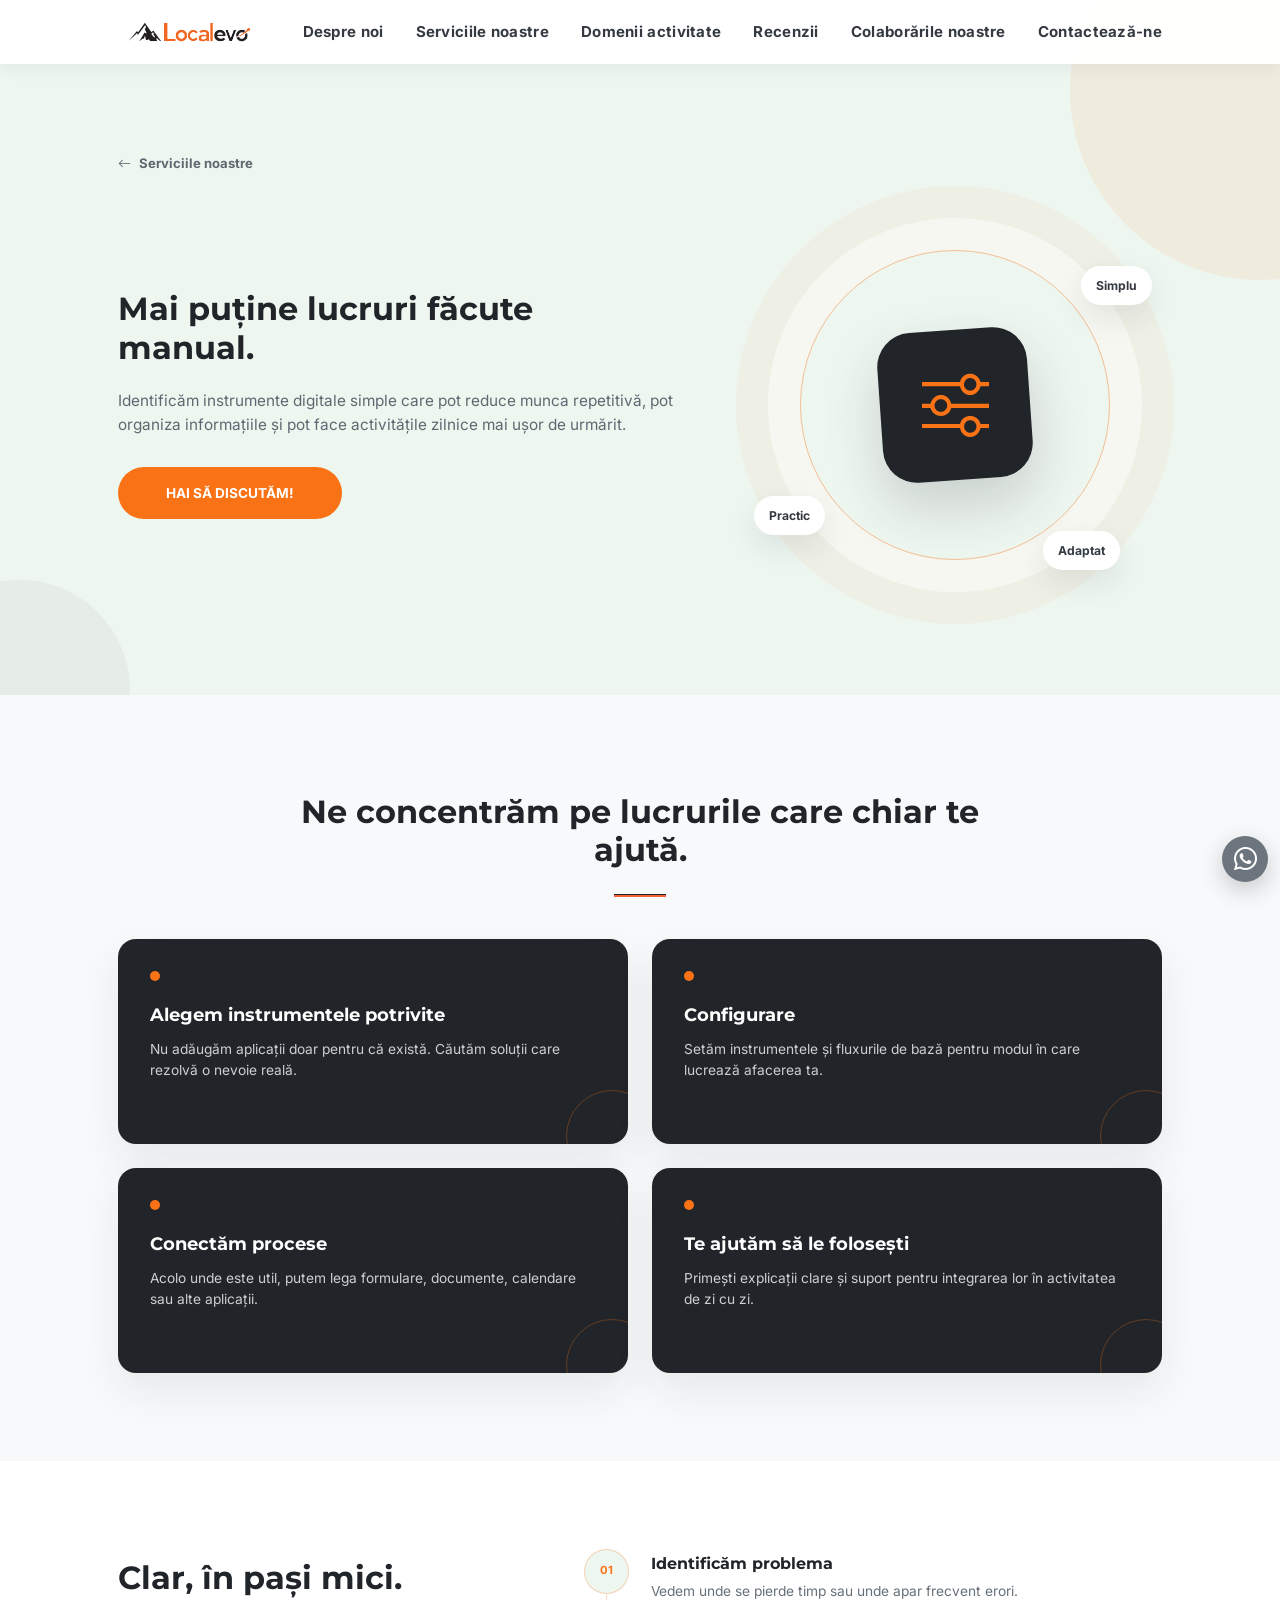
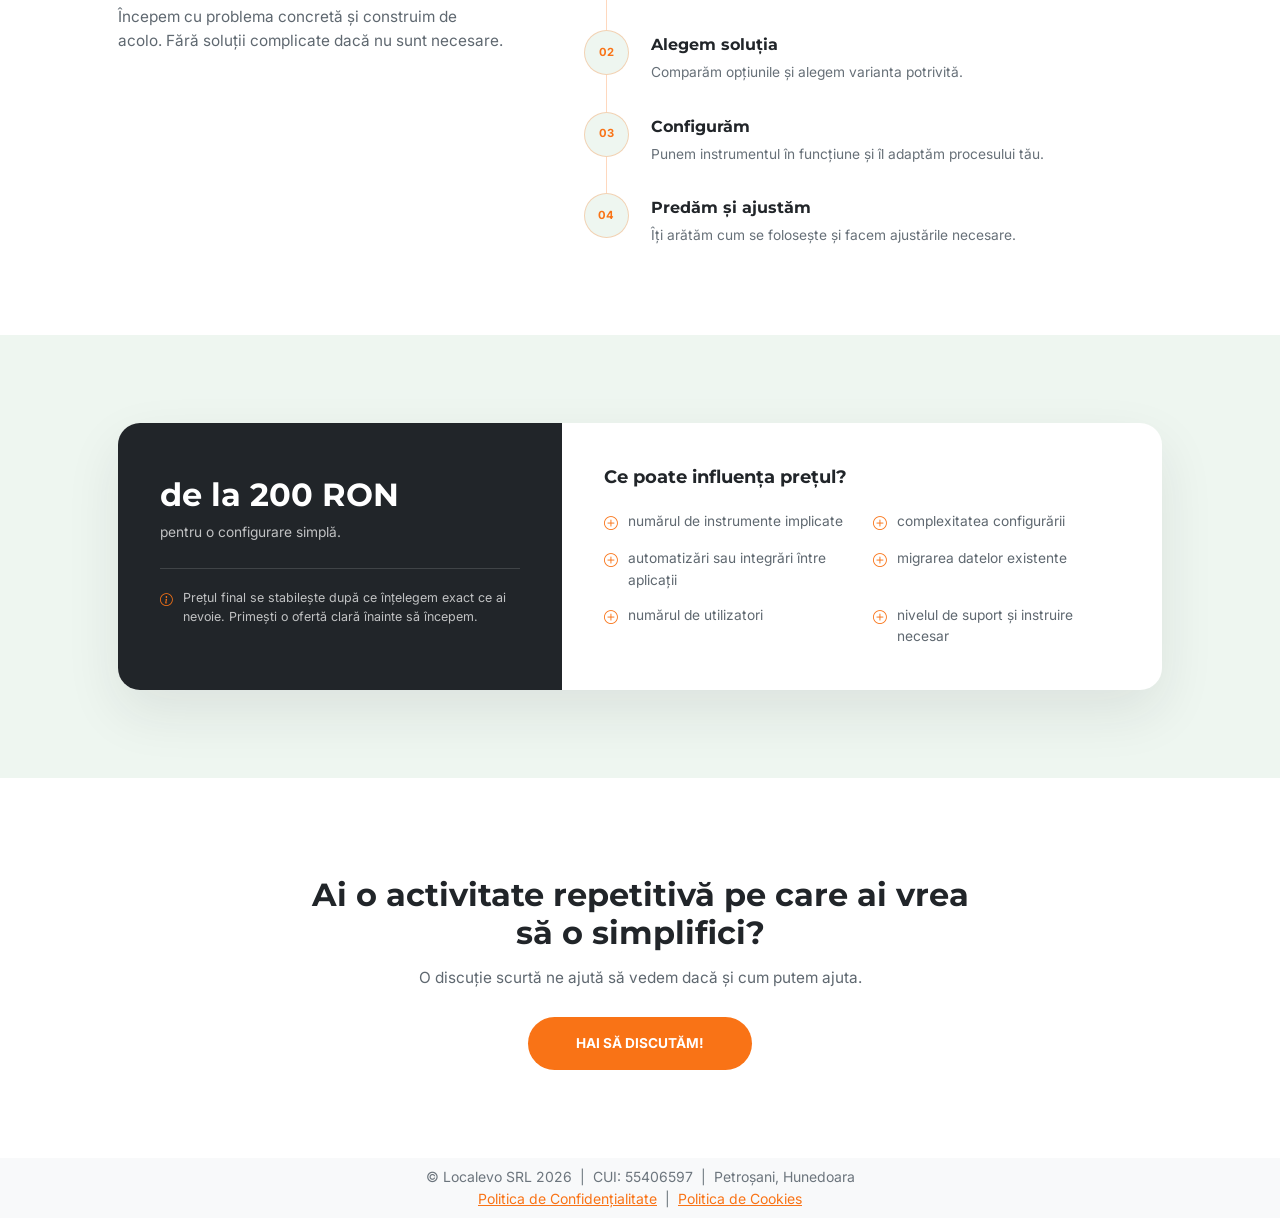
==== instrumente-digitale.html @ 1b005103 "modificari" ====
<!DOCTYPE html>
<html lang="ro">
<head>
        <meta charset="utf-8" />
    <meta name="viewport" content="width=device-width, initial-scale=1, shrink-to-fit=no" />
    <link rel="icon" type="image/svg+xml" href="assets/favicon.webp" />
    <link href="https://cdn.jsdelivr.net/npm/bootstrap-icons@1.5.0/font/bootstrap-icons.css" rel="stylesheet" />
    <link href="https://fonts.googleapis.com/css2?family=Inter:wght@400&family=Montserrat:wght@700&display=swap" rel="stylesheet" />
    <link href="css/styles.css?v=20260822-layout-final" rel="stylesheet" />
    <link href="css/service-pages.css?v=20260909" rel="stylesheet" />
    <meta name="description" content="Identificăm și configurăm instrumente digitale care reduc munca repetitivă, organizează informațiile și simplifică activitatea zilnică." />
    <title>Instrumente Digitale pentru Afaceri Mici | Localevo</title>

    <!-- SEO LOCALEVO START -->
    <link rel="canonical" href="https://localevo.ro/instrumente-digitale.html" />

    <meta property="og:locale" content="ro_RO" />
    <meta property="og:type" content="website" />
    <meta property="og:site_name" content="Localevo" />
    <meta property="og:title" content="Instrumente digitale simple pentru afacerea ta | Localevo" />
    <meta property="og:description" content="Alegem și configurăm soluții digitale practice pentru a simplifica activitățile repetitive." />
    <meta property="og:url" content="https://localevo.ro/instrumente-digitale.html" />
    <meta property="og:image" content="https://localevo.ro/assets/img/og-localevo.webp" />

    <meta name="twitter:card" content="summary_large_image" />
    <meta name="twitter:title" content="Instrumente digitale simple pentru afacerea ta | Localevo" />
    <meta name="twitter:description" content="Alegem și configurăm soluții digitale practice pentru a simplifica activitățile repetitive." />
    <meta name="twitter:image" content="https://localevo.ro/assets/img/og-localevo.webp" />

    <script type="application/ld+json">
{
  "@context": "https://schema.org",
  "@type": "Service",
  "name": "Implementare instrumente digitale",
  "description": "Identificăm și configurăm instrumente digitale care reduc munca repetitivă, organizează informațiile și simplifică activitatea zilnică.",
  "url": "https://localevo.ro/instrumente-digitale.html",
  "provider": {
    "@type": "LocalBusiness",
    "name": "Localevo",
    "url": "https://localevo.ro/",
    "address": {
      "@type": "PostalAddress",
      "addressLocality": "Petroșani",
      "addressRegion": "Hunedoara",
      "addressCountry": "RO"
    }
  },
  "areaServed": {
    "@type": "Country",
    "name": "Romania"
  }
}
    </script>
    <!-- SEO LOCALEVO END -->

</head>
<body id="page-top" class="service-page">
    <nav class="navbar navbar-expand-lg navbar-light fixed-top" id="mainNav">
        <div class="container px-4 px-lg-5">
            <a class="navbar-brand" href="index.html">
                <img src="assets/img/logo.svg" alt="Logo Localevo" class="navbar-logo" />
            </a>
            <button class="navbar-toggler navbar-toggler-right" type="button" data-bs-toggle="collapse"
                data-bs-target="#navbarResponsive" aria-controls="navbarResponsive" aria-expanded="false"
                aria-label="Toggle navigation"><span class="navbar-toggler-icon"></span></button>
            <div class="collapse navbar-collapse" id="navbarResponsive">
                <ul class="navbar-nav ms-auto my-2 my-lg-0">
                    <li class="nav-item"><a class="nav-link" href="index.html#desprenoi">Despre noi</a></li>
                    <li class="nav-item"><a class="nav-link" href="index.html#serviciilenoastre">Serviciile noastre</a></li>
                    <li class="nav-item"><a class="nav-link" href="index.html#domeniiactivitate">Domenii activitate</a></li>
                    <li class="nav-item"><a class="nav-link" href="index.html#recenzii">Recenzii</a></li>
                    <li class="nav-item"><a class="nav-link" href="index.html#portfoliulnostru">Colaborările noastre</a></li>
                    <li class="nav-item"><a class="nav-link" href="index.html#contact">Contactează-ne</a></li>
                </ul>
            </div>
        </div>
    </nav>

    <header class="service-hero">
        <div class="service-hero__shape service-hero__shape--one" aria-hidden="true"></div>
        <div class="service-hero__shape service-hero__shape--two" aria-hidden="true"></div>
        <div class="container px-4 px-lg-5 service-hero__inner">
            <a class="service-back-link" href="index.html#serviciilenoastre">
                <i class="bi bi-arrow-left"></i> Serviciile noastre
            </a>
            <div class="service-hero__grid">
                <div>
                    <h1>Mai puține lucruri făcute manual.</h1>
                    <p>Identificăm instrumente digitale simple care pot reduce munca repetitivă, pot organiza informațiile și pot face activitățile zilnice mai ușor de urmărit.</p>
                    <a class="btn btn-primary btn-xl px-5 py-3" href="index.html#contact">Hai să discutăm!</a>
                </div>
                <div class="service-hero-visual" aria-hidden="true">
                    <div class="service-hero-visual__ring"></div>
                    <div class="service-hero-visual__icon"><i class="bi bi-sliders"></i></div>
                    <span class="service-hero-visual__badge badge-one">Simplu</span>
                    <span class="service-hero-visual__badge badge-two">Practic</span>
                    <span class="service-hero-visual__badge badge-three">Adaptat</span>
                </div>
            </div>
        </div>
    </header>

    <main aria-label="Implementare instrumente digitale">
        <section class="service-section service-section--light" aria-labelledby="ce-facem">
            <div class="container px-4 px-lg-5">
                <div class="service-section-heading">
                    <h2 id="ce-facem">Ne concentrăm pe lucrurile care chiar te ajută.</h2>
                    <hr class="divider" />
                </div>
                <div class="service-detail-grid">
                    <div class="service-detail-card">
                <span class="service-detail-card__dot" aria-hidden="true"></span>
                <h3>Alegem instrumentele potrivite</h3>
                <p>Nu adăugăm aplicații doar pentru că există. Căutăm soluții care rezolvă o nevoie reală.</p>
            </div>
<div class="service-detail-card">
                <span class="service-detail-card__dot" aria-hidden="true"></span>
                <h3>Configurare</h3>
                <p>Setăm instrumentele și fluxurile de bază pentru modul în care lucrează afacerea ta.</p>
            </div>
<div class="service-detail-card">
                <span class="service-detail-card__dot" aria-hidden="true"></span>
                <h3>Conectăm procese</h3>
                <p>Acolo unde este util, putem lega formulare, documente, calendare sau alte aplicații.</p>
            </div>
<div class="service-detail-card">
                <span class="service-detail-card__dot" aria-hidden="true"></span>
                <h3>Te ajutăm să le folosești</h3>
                <p>Primești explicații clare și suport pentru integrarea lor în activitatea de zi cu zi.</p>
            </div>
                </div>
            </div>
        </section>

        <section class="service-section service-section--white" aria-labelledby="cum-lucram">
            <div class="container px-4 px-lg-5">
                <div class="service-split">
                    <div class="service-section-heading service-section-heading--left">
                        <h2 id="cum-lucram">Clar, în pași mici.</h2>
                        <p>Începem cu problema concretă și construim de acolo. Fără soluții complicate dacă nu sunt necesare.</p>
                    </div>
                    <div class="service-process-list">
                        <div class="service-process-step">
                <span class="service-process-step__number">01</span>
                <div>
                    <h3>Identificăm problema</h3>
                    <p>Vedem unde se pierde timp sau unde apar frecvent erori.</p>
                </div>
            </div>
<div class="service-process-step">
                <span class="service-process-step__number">02</span>
                <div>
                    <h3>Alegem soluția</h3>
                    <p>Comparăm opțiunile și alegem varianta potrivită.</p>
                </div>
            </div>
<div class="service-process-step">
                <span class="service-process-step__number">03</span>
                <div>
                    <h3>Configurăm</h3>
                    <p>Punem instrumentul în funcțiune și îl adaptăm procesului tău.</p>
                </div>
            </div>
<div class="service-process-step">
                <span class="service-process-step__number">04</span>
                <div>
                    <h3>Predăm și ajustăm</h3>
                    <p>Îți arătăm cum se folosește și facem ajustările necesare.</p>
                </div>
            </div>
                    </div>
                </div>
            </div>
        </section>

        <section class="service-section service-section--price" aria-labelledby="pret-serviciu">
            <div class="container px-4 px-lg-5">
                <div class="service-price-card">
                    <div class="service-price-card__main">
                        <h2 id="pret-serviciu">de la 200 RON</h2>
                        <p>pentru o configurare simplă.</p>
                        <div class="service-price-note">
                            <i class="bi bi-info-circle"></i>
                            <span>Prețul final se stabilește după ce înțelegem exact ce ai nevoie. Primești o ofertă clară înainte să începem.</span>
                        </div>
                    </div>
                    <div class="service-price-card__factors">
                        <h3>Ce poate influența prețul?</h3>
                        <ul>
                            <li><i class="bi bi-plus-circle"></i><span>numărul de instrumente implicate</span></li>
<li><i class="bi bi-plus-circle"></i><span>complexitatea configurării</span></li>
<li><i class="bi bi-plus-circle"></i><span>automatizări sau integrări între aplicații</span></li>
<li><i class="bi bi-plus-circle"></i><span>migrarea datelor existente</span></li>
<li><i class="bi bi-plus-circle"></i><span>numărul de utilizatori</span></li>
<li><i class="bi bi-plus-circle"></i><span>nivelul de suport și instruire necesar</span></li>
                        </ul>
                    </div>
                </div>
            </div>
        </section>

        <section class="service-section service-final-cta" aria-labelledby="cta-serviciu">
            <div class="container px-4 px-lg-5 text-center">
                <h2 id="cta-serviciu">Ai o activitate repetitivă pe care ai vrea să o simplifici?</h2>
                <p>O discuție scurtă ne ajută să vedem dacă și cum putem ajuta.</p>
                <a class="btn btn-primary btn-xl px-5 py-3" href="index.html#contact">Hai să discutăm!</a>
            </div>
        </section>
    </main>

    <footer class="bg-light py-2">
        <div class="container px-4 px-lg-5">
            <div class="small text-center text-muted">
                <div>&copy; Localevo SRL 2026 &nbsp;|&nbsp; CUI: 55406597 &nbsp;|&nbsp; Petroșani, Hunedoara</div>
                <div>
                    <a href="politica-confidentialitate.html">Politica de Confidențialitate</a>
                    &nbsp;|&nbsp;
                    <a href="politica-cookies.html">Politica de Cookies</a>
                </div>
            </div>
        </div>
    </footer>

    <a href="https://wa.me/40764804090" class="whatsapp-float" target="_blank" rel="noopener noreferrer" aria-label="WhatsApp">
        <i class="bi bi-whatsapp"></i><span>Scrie-ne</span>
    </a>

    <script src="https://cdn.jsdelivr.net/npm/bootstrap@5.2.3/dist/js/bootstrap.bundle.min.js"></script>
    <script src="js/scripts.js"></script>
</body>
</html>
---- css/service-pages.css ----
/* =========================================================
   LOCALEVO — PAGINI SERVICII
   Extensie vizuală pentru website.html, social-media.html,
   instrumente-digitale.html și organizare.html
========================================================= */

.service-page {
    background: #fff;
}

.service-page #mainNav {
    background-color: rgba(255, 255, 255, 0.97);
    box-shadow: 0 1px 18px rgba(33, 37, 41, 0.08);
}

.service-page #mainNav .navbar-nav .nav-item .nav-link {
    color: #343a40;
}

.service-page #mainNav .navbar-nav .nav-item .nav-link:hover {
    color: var(--localevo-primary);
}

.service-hero {
    position: relative;
    overflow: hidden;
    padding: 150px 0 95px;
    background: #EEF6F0;
}

.service-hero__inner {
    position: relative;
    z-index: 2;
}

.service-back-link {
    display: inline-flex;
    align-items: center;
    gap: 8px;
    margin-bottom: 36px;
    color: #5f6870;
    text-decoration: none;
    font-family: var(--localevo-font-heading);
    font-size: 0.82rem;
    font-weight: 700;
}

.service-back-link:hover {
    color: var(--localevo-primary);
}

.service-hero__grid {
    display: grid;
    grid-template-columns: minmax(0, 1.15fr) minmax(340px, 0.85fr);
    align-items: center;
    gap: 72px;
}

.service-eyebrow,
.service-section-kicker {
    display: inline-flex;
    align-items: center;
    gap: 8px;
    color: var(--localevo-primary);
    font-family: var(--localevo-font-heading);
    font-size: 0.78rem;
    font-weight: 700;
    letter-spacing: 0.07em;
    text-transform: uppercase;
}

.service-eyebrow {
    margin-bottom: 18px;
}

.service-eyebrow i {
    font-size: 1rem;
}

.service-hero h1 {
    max-width: 720px;
    margin-bottom: 22px;
    color: var(--localevo-dark);
    font-family: var(--localevo-font-heading);
    font-size: clamp(2.45rem, 5vw, 4.65rem);
    font-weight: 700;
    line-height: 1.03;
    letter-spacing: -0.035em;
}

.service-hero p {
    max-width: 640px;
    margin-bottom: 30px;
    color: #5f6870;
    font-family: var(--localevo-font-body);
    font-size: 1rem;
    line-height: 1.7;
}

.service-hero-visual {
    position: relative;
    min-height: 390px;
    display: grid;
    place-items: center;
}

.service-hero-visual__ring {
    width: 310px;
    height: 310px;
    border: 1px solid rgba(249, 115, 22, 0.42);
    border-radius: 50%;
    box-shadow:
        0 0 0 32px rgba(255,255,255,.45),
        0 0 0 64px rgba(249,115,22,.05);
}

.service-hero-visual__icon {
    position: absolute;
    width: 150px;
    height: 150px;
    border-radius: 34px;
    display: grid;
    place-items: center;
    background: var(--localevo-dark);
    box-shadow: 0 25px 55px rgba(33,37,41,.18);
    transform: rotate(-4deg);
}

.service-hero-visual__icon i {
    color: var(--localevo-primary);
    font-size: 4.2rem;
    transform: rotate(4deg);
}

.service-hero-visual__badge {
    position: absolute;
    padding: 10px 15px;
    border-radius: 999px;
    background: #fff;
    box-shadow: 0 12px 30px rgba(33,37,41,.09);
    color: #343a40;
    font-family: var(--localevo-font-heading);
    font-size: .76rem;
    font-weight: 700;
}

.badge-one { top: 56px; right: 10px; }
.badge-two { bottom: 65px; left: 5px; }
.badge-three { bottom: 30px; right: 42px; }

.service-hero__shape {
    position: absolute;
    border-radius: 50%;
    pointer-events: none;
}

.service-hero__shape--one {
    width: 380px;
    height: 380px;
    right: -170px;
    top: -100px;
    background: rgba(249,115,22,.08);
}

.service-hero__shape--two {
    width: 220px;
    height: 220px;
    left: -90px;
    bottom: -105px;
    background: rgba(33,37,41,.04);
}

.service-section {
    padding: 88px 0;
}

.service-section--light {
    background: #F8F9FA;
}

.service-section--white {
    background: #fff;
}

.service-section-heading {
    max-width: 690px;
    margin: 0 auto 42px;
    text-align: center;
}

.service-section-heading--left {
    margin: 0;
    text-align: left;
}

.service-section-heading h2,
.service-final-cta h2 {
    margin-top: 10px;
    color: var(--localevo-dark);
    font-family: var(--localevo-font-heading);
    font-size: clamp(1.8rem, 3vw, 2.65rem);
    font-weight: 700;
    line-height: 1.12;
}

.service-section-heading p,
.service-final-cta p {
    color: #5f6870;
    font-family: var(--localevo-font-body);
    font-size: .94rem;
    line-height: 1.65;
}

.service-detail-grid {
    display: grid;
    grid-template-columns: repeat(2, minmax(0, 1fr));
    gap: 24px;
}

.service-detail-card {
    position: relative;
    min-height: 205px;
    padding: 32px;
    border-radius: 18px;
    overflow: hidden;
    background: var(--localevo-dark);
    box-shadow: 0 18px 40px rgba(33,37,41,.08);
}

.service-detail-card::after {
    content: "";
    position: absolute;
    width: 92px;
    height: 92px;
    right: -30px;
    bottom: -38px;
    border-radius: 50%;
    border: 1px solid rgba(249,115,22,.3);
}

.service-detail-card__dot {
    display: block;
    width: 10px;
    height: 10px;
    margin-bottom: 22px;
    border-radius: 50%;
    background: var(--localevo-primary);
}

.service-detail-card h3 {
    margin-bottom: 12px;
    color: #fff;
    font-family: var(--localevo-font-heading);
    font-size: 1.05rem;
    font-weight: 700;
}

.service-detail-card p {
    margin: 0;
    color: rgba(255,255,255,.78);
    font-family: var(--localevo-font-body);
    font-size: .88rem;
    line-height: 1.55;
}

.service-split {
    display: grid;
    grid-template-columns: .8fr 1.2fr;
    gap: 80px;
    align-items: start;
}

.service-process-list {
    position: relative;
}

.service-process-list::before {
    content: "";
    position: absolute;
    left: 22px;
    top: 22px;
    bottom: 22px;
    width: 1px;
    background: rgba(249,115,22,.28);
}

.service-process-step {
    position: relative;
    display: grid;
    grid-template-columns: 45px 1fr;
    gap: 22px;
    padding: 0 0 28px;
}

.service-process-step:last-child {
    padding-bottom: 0;
}

.service-process-step__number {
    position: relative;
    z-index: 2;
    width: 45px;
    height: 45px;
    border-radius: 50%;
    display: grid;
    place-items: center;
    background: #EEF6F0;
    border: 1px solid rgba(249,115,22,.28);
    color: var(--localevo-primary);
    font-family: var(--localevo-font-heading);
    font-size: .7rem;
    font-weight: 700;
}

.service-process-step h3 {
    margin: 4px 0 7px;
    color: var(--localevo-dark);
    font-family: var(--localevo-font-heading);
    font-size: .96rem;
    font-weight: 700;
}

.service-process-step p {
    margin: 0;
    color: #677078;
    font-family: var(--localevo-font-body);
    font-size: .86rem;
    line-height: 1.5;
}

.service-section--price {
    background: #EEF6F0;
}

.service-price-card {
    display: grid;
    grid-template-columns: .85fr 1.15fr;
    overflow: hidden;
    border-radius: 22px;
    background: #fff;
    box-shadow: 0 22px 55px rgba(33,37,41,.09);
}

.service-price-card__main {
    padding: 42px;
    background: var(--localevo-dark);
}

.service-price-card__main h2 {
    margin: 11px 0 8px;
    color: #fff;
    font-family: var(--localevo-font-heading);
    font-size: clamp(2rem, 4vw, 3.4rem);
    font-weight: 700;
}

.service-price-card__main > p {
    margin-bottom: 25px;
    color: rgba(255,255,255,.72);
    font-family: var(--localevo-font-body);
    font-size: .9rem;
}

.service-price-note {
    display: flex;
    gap: 11px;
    padding-top: 20px;
    border-top: 1px solid rgba(255,255,255,.14);
    color: rgba(255,255,255,.72);
    font-family: var(--localevo-font-body);
    font-size: .78rem;
    line-height: 1.48;
}

.service-price-note i {
    flex: 0 0 auto;
    margin-top: 2px;
    color: var(--localevo-primary);
}

.service-price-card__factors {
    padding: 42px;
}

.service-price-card__factors h3 {
    margin-bottom: 22px;
    color: var(--localevo-dark);
    font-family: var(--localevo-font-heading);
    font-size: 1.05rem;
    font-weight: 700;
}

.service-price-card__factors ul {
    display: grid;
    grid-template-columns: repeat(2, minmax(0,1fr));
    gap: 14px 22px;
    padding: 0;
    margin: 0;
    list-style: none;
}

.service-price-card__factors li {
    display: flex;
    gap: 10px;
    align-items: flex-start;
    color: #5f6870;
    font-family: var(--localevo-font-body);
    font-size: .84rem;
    line-height: 1.45;
}

.service-price-card__factors i {
    margin-top: 2px;
    color: var(--localevo-primary);
}

.service-final-cta {
    background: #fff;
}

.service-final-cta .container {
    max-width: 790px;
}

.service-final-cta h2 {
    margin: 10px auto 14px;
}

.service-final-cta p {
    margin-bottom: 27px;
}

@media (max-width: 991.98px) {
    .service-hero__grid {
        grid-template-columns: 1fr;
        gap: 30px;
    }

    .service-hero-visual {
        min-height: 300px;
    }

    .service-hero-visual__ring {
        width: 235px;
        height: 235px;
    }

    .service-hero-visual__icon {
        width: 122px;
        height: 122px;
    }

    .service-hero-visual__icon i {
        font-size: 3.4rem;
    }

    .service-split,
    .service-price-card {
        grid-template-columns: 1fr;
        gap: 42px;
    }

    .service-price-card {
        gap: 0;
    }
}

@media (max-width: 767.98px) {
    .service-hero {
        padding: 120px 0 65px;
    }

    .service-back-link {
        margin-bottom: 24px;
    }

    .service-hero h1 {
        font-size: clamp(2rem, 10vw, 3rem);
    }

    .service-hero p {
        font-size: .9rem;
    }

    .service-detail-grid {
        grid-template-columns: 1fr;
    }

    .service-section {
        padding: 64px 0;
    }

    .service-split {
        gap: 36px;
    }

    .service-price-card__main,
    .service-price-card__factors {
        padding: 30px 24px;
    }

    .service-price-card__factors ul {
        grid-template-columns: 1fr;
    }

    .service-hero-visual {
        min-height: 255px;
    }

    .badge-one { top: 28px; right: 5px; }
    .badge-two { bottom: 38px; left: 0; }
    .badge-three { bottom: 8px; right: 28px; }
}

/* =========================================================
   MOBILE OPTIMIZATION — service pages
========================================================= */

@media (max-width: 767.98px) {
    .service-page {
        overflow-x: hidden;
    }

    .service-page #mainNav .container {
        padding-left: 1rem !important;
        padding-right: 1rem !important;
    }

    .service-page #mainNav .navbar-logo {
        max-width: 145px;
        height: auto;
    }

    .service-page #mainNav .navbar-collapse {
        margin-top: .65rem;
        padding: .75rem 0 1rem;
    }

    .service-page #mainNav .nav-link {
        padding-top: .7rem;
        padding-bottom: .7rem;
    }

    .service-hero {
        padding-top: 112px;
        padding-bottom: 54px;
    }

    .service-hero__inner {
        padding-left: 1.15rem !important;
        padding-right: 1.15rem !important;
    }

    .service-back-link {
        margin-bottom: 18px;
        font-size: .76rem;
    }

    .service-eyebrow {
        margin-bottom: 13px;
        font-size: .72rem;
    }

    .service-hero h1 {
        max-width: 100%;
        margin-bottom: 16px;
        font-size: clamp(2rem, 9.5vw, 2.8rem);
        line-height: 1.06;
        letter-spacing: -0.025em;
    }

    .service-hero p {
        max-width: 100%;
        margin-bottom: 23px;
        font-size: .91rem;
        line-height: 1.62;
    }

    .service-hero .btn,
    .service-final-cta .btn {
        width: 100%;
        max-width: 360px;
        min-height: 50px;
        display: inline-flex;
        align-items: center;
        justify-content: center;
        padding: .9rem 1.25rem !important;
    }

    .service-hero__grid {
        gap: 22px;
    }

    .service-hero-visual {
        min-height: 220px;
        margin-top: 4px;
    }

    .service-hero-visual__ring {
        width: 180px;
        height: 180px;
        box-shadow:
            0 0 0 22px rgba(255,255,255,.4),
            0 0 0 42px rgba(249,115,22,.045);
    }

    .service-hero-visual__icon {
        width: 94px;
        height: 94px;
        border-radius: 24px;
    }

    .service-hero-visual__icon i {
        font-size: 2.65rem;
    }

    .service-hero-visual__badge {
        padding: 7px 10px;
        font-size: .65rem;
    }

    .badge-one { top: 22px; right: 8px; }
    .badge-two { bottom: 34px; left: 4px; }
    .badge-three { bottom: 4px; right: 20px; }

    .service-section {
        padding: 56px 0;
    }

    .service-section .container {
        padding-left: 1.15rem !important;
        padding-right: 1.15rem !important;
    }

    .service-section-heading {
        margin-bottom: 30px;
    }

    .service-section-heading h2,
    .service-final-cta h2 {
        margin-top: 8px;
        font-size: clamp(1.7rem, 7vw, 2.15rem);
        line-height: 1.12;
    }

    .service-section-heading p,
    .service-final-cta p {
        font-size: .9rem;
        line-height: 1.58;
    }

    .service-detail-grid {
        gap: 16px;
    }

    .service-detail-card {
        min-height: 0;
        padding: 24px 22px;
        border-radius: 16px;
    }

    .service-detail-card__dot {
        margin-bottom: 16px;
    }

    .service-detail-card h3 {
        font-size: 1rem;
    }

    .service-detail-card p {
        font-size: .86rem;
        line-height: 1.52;
    }

    .service-split {
        gap: 30px;
    }

    .service-process-step {
        grid-template-columns: 40px 1fr;
        gap: 16px;
        padding-bottom: 24px;
    }

    .service-process-list::before {
        left: 19px;
        top: 20px;
        bottom: 20px;
    }

    .service-process-step__number {
        width: 40px;
        height: 40px;
        font-size: .66rem;
    }

    .service-process-step h3 {
        margin-top: 2px;
        font-size: .94rem;
    }

    .service-process-step p {
        font-size: .84rem;
        line-height: 1.48;
    }

    .service-price-card {
        border-radius: 18px;
    }

    .service-price-card__main,
    .service-price-card__factors {
        padding: 27px 22px;
    }

    .service-price-card__main h2 {
        margin-top: 8px;
        font-size: clamp(2rem, 9vw, 2.75rem);
    }

    .service-price-card__main > p {
        font-size: .86rem;
        margin-bottom: 20px;
    }

    .service-price-note {
        font-size: .76rem;
    }

    .service-price-card__factors h3 {
        margin-bottom: 18px;
        font-size: 1rem;
    }

    .service-price-card__factors ul {
        gap: 12px;
    }

    .service-price-card__factors li {
        font-size: .82rem;
    }

    .service-final-cta {
        padding-top: 54px;
        padding-bottom: 64px;
    }

    .whatsapp-float {
        right: 14px !important;
        bottom: 14px !important;
    }

    .whatsapp-float span {
        display: none;
    }
}

@media (max-width: 390px) {
    .service-hero h1 {
        font-size: 1.95rem;
    }

    .service-hero-visual {
        min-height: 205px;
    }

    .service-hero-visual__ring {
        width: 160px;
        height: 160px;
    }

    .service-hero-visual__icon {
        width: 86px;
        height: 86px;
    }

    .service-detail-card,
    .service-price-card__main,
    .service-price-card__factors {
        padding-left: 19px;
        padding-right: 19px;
    }
}



/* LOCALEVO TYPOGRAPHY ALIGNMENT — MAIN PAGE
   Folosește aceleași variabile tipografice definite în styles.css.
*/
.service-hero h1 {
    font-family: var(--localevo-font-heading);
    font-size: var(--localevo-title-section);
    font-weight: 700;
    line-height: 1.2;
    letter-spacing: normal;
}

.service-hero p,
.service-section-heading p,
.service-final-cta p {
    font-family: var(--localevo-font-body);
    font-size: var(--localevo-text);
    line-height: var(--localevo-line-body);
}

.service-section-heading h2,
.service-final-cta h2 {
    font-family: var(--localevo-font-heading);
    font-size: var(--localevo-title-section);
    font-weight: 700;
    line-height: 1.2;
}

.service-detail-card h3,
.service-price-card__factors h3 {
    font-family: var(--localevo-font-heading);
    font-size: var(--localevo-title-card);
    font-weight: 700;
    line-height: var(--localevo-line-compact);
}

.service-detail-card p,
.service-process-step p,
.service-price-card__main > p,
.service-price-card__factors li {
    font-family: var(--localevo-font-body);
    font-size: var(--localevo-text-small);
    line-height: var(--localevo-line-body);
}

.service-process-step h3 {
    font-family: var(--localevo-font-heading);
    font-size: var(--localevo-title-small);
    font-weight: 700;
    line-height: var(--localevo-line-compact);
}

/* Prețul rămâne evidențiat, dar nu supradimensionat. */
.service-price-card__main h2 {
    font-family: var(--localevo-font-heading);
    font-size: var(--localevo-title-section);
    font-weight: 700;
    line-height: 1.2;
}

/* Etichetele de tip "sprânceană" au fost eliminate din HTML. */
.service-eyebrow,
.service-section-kicker {
    display: none !important;
}

@media (max-width: 575.98px) {
    .service-hero h1,
    .service-section-heading h2,
    .service-final-cta h2,
    .service-price-card__main h2 {
        font-size: var(--localevo-title-section);
        line-height: 1.2;
    }

    .service-hero p,
    .service-section-heading p,
    .service-final-cta p {
        font-size: var(--localevo-text);
        line-height: 1.5;
    }

    .service-detail-card h3,
    .service-price-card__factors h3 {
        font-size: var(--localevo-title-card);
    }

    .service-process-step h3 {
        font-size: var(--localevo-title-small);
    }

    .service-detail-card p,
    .service-process-step p,
    .service-price-card__main > p,
    .service-price-card__factors li {
        font-size: var(--localevo-text-small);
        line-height: 1.5;
    }
}


/* MOBILE HERO ORDER — CTA AFTER GRAPHIC
   Pe mobil ordinea devine:
   titlu + descriere -> grafică -> buton CTA.
*/
@media (max-width: 767.98px) {
    .service-hero__grid {
        display: contents;
    }

    .service-hero__inner {
        display: flex;
        flex-direction: column;
    }

    .service-hero__grid > div:first-child {
        display: contents;
    }

    .service-back-link {
        order: 0;
    }

    .service-hero h1 {
        order: 1;
    }

    .service-hero p {
        order: 2;
    }

    .service-hero-visual {
        order: 3;
        width: 100%;
        margin-top: 8px;
        margin-bottom: 24px;
    }

    .service-hero .btn {
        order: 4;
        align-self: center;
        margin-top: 0;
    }
}
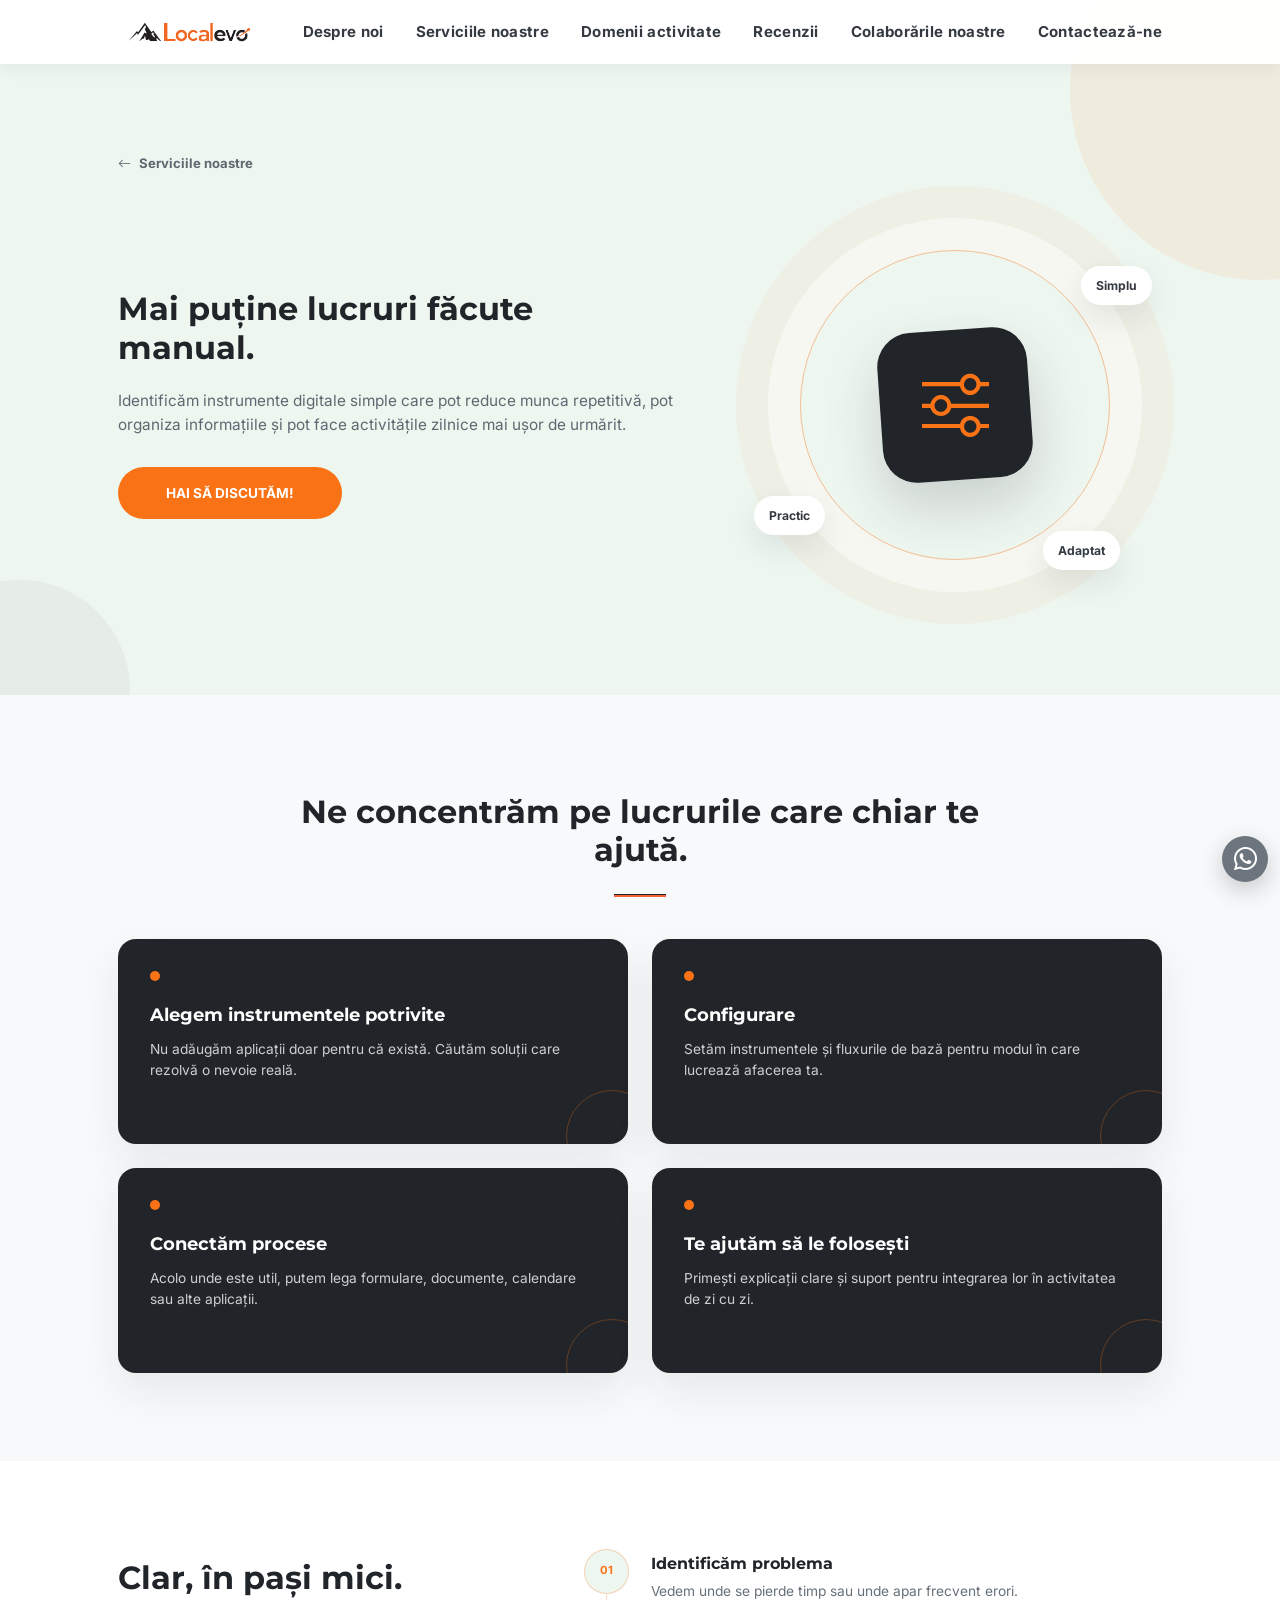
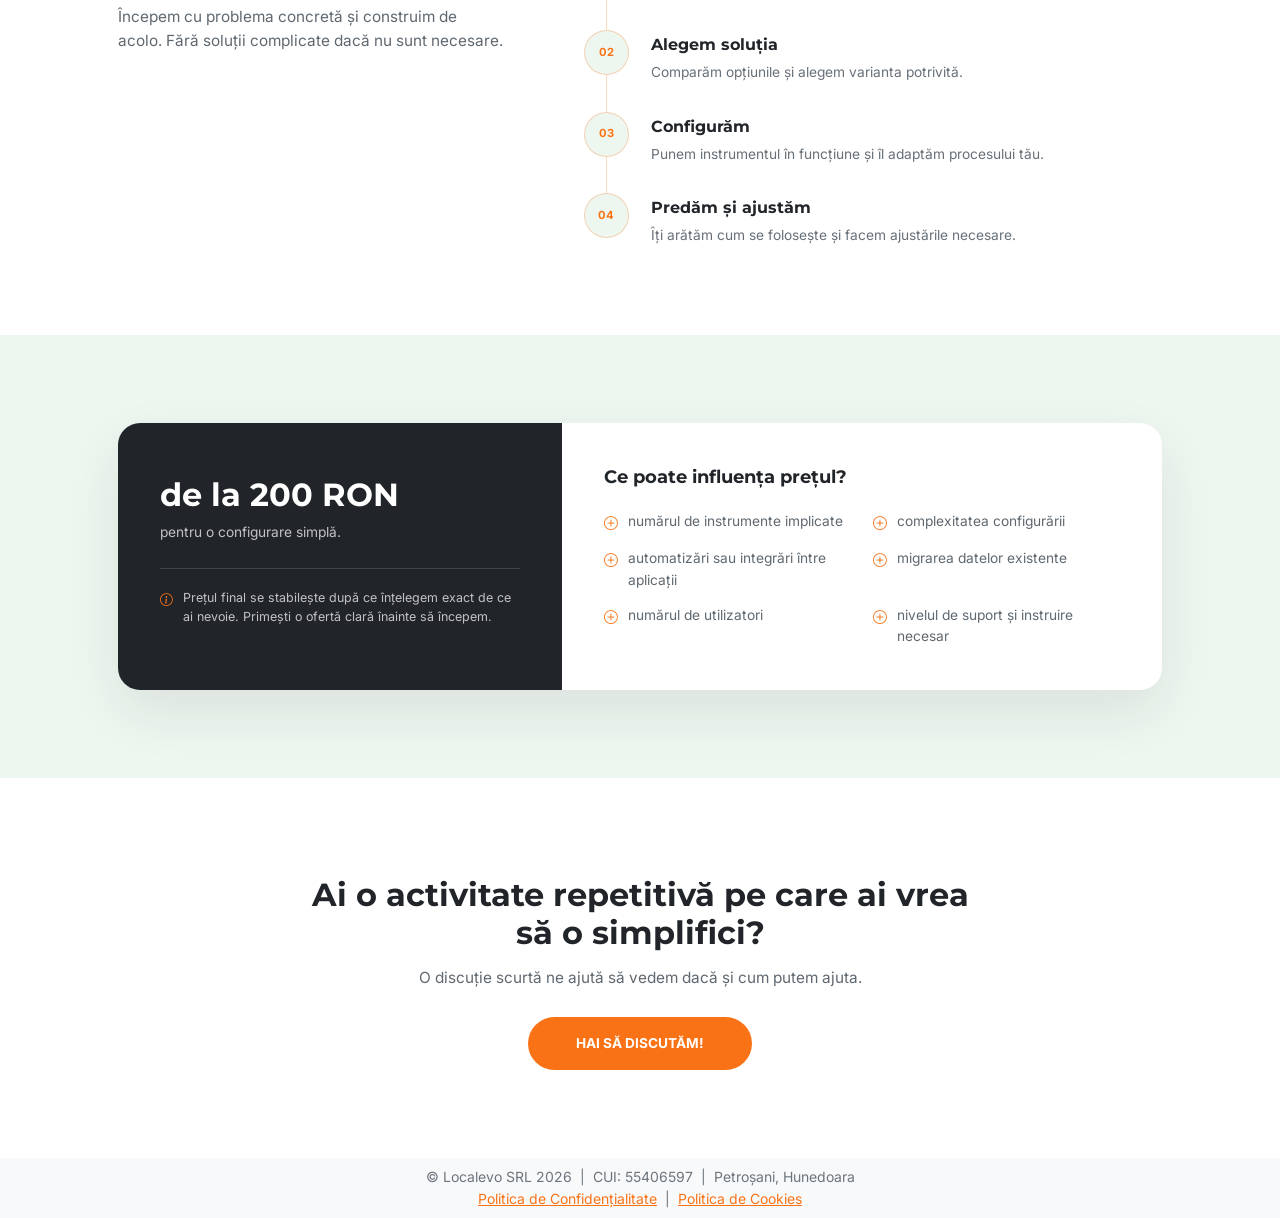
==== commit 3fb8f8d6: "modificari" ====
--- a/instrumente-digitale.html
+++ b/instrumente-digitale.html
@@ -181,7 +181,7 @@
                         <p>pentru o configurare simplă.</p>
                         <div class="service-price-note">
                             <i class="bi bi-info-circle"></i>
-                            <span>Prețul final se stabilește după ce înțelegem exact ce ai nevoie. Primești o ofertă clară înainte să începem.</span>
+                            <span>Prețul final se stabilește după ce înțelegem exact de ce ai nevoie. Primești o ofertă clară înainte să începem.</span>
                         </div>
                     </div>
                     <div class="service-price-card__factors">
--- a/css/service-pages.css
+++ b/css/service-pages.css
@@ -928,3 +928,12 @@
         margin-top: 0;
     }
 }
+
+
+
+/* MOBILE HERO CTA SPACING */
+@media (max-width: 767.98px) {
+    .service-hero-visual {
+        margin-bottom: 36px;
+    }
+}
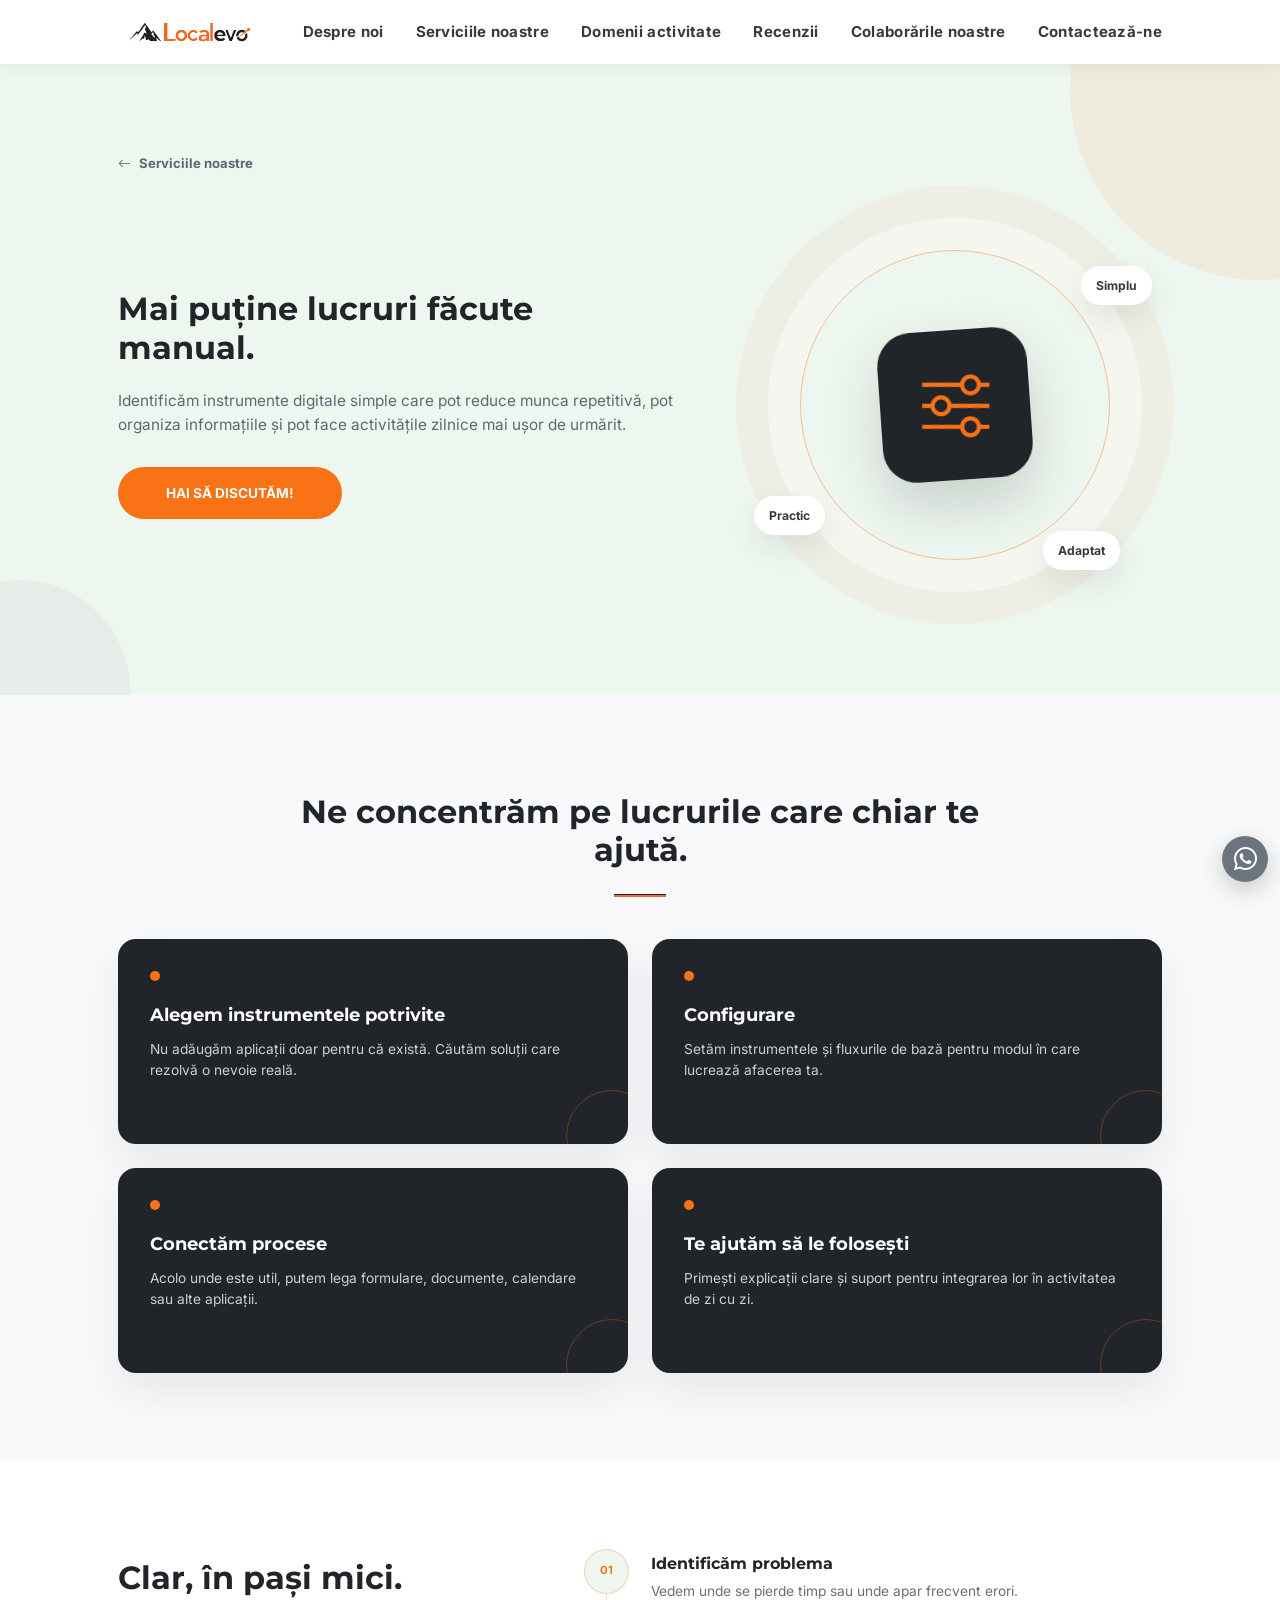
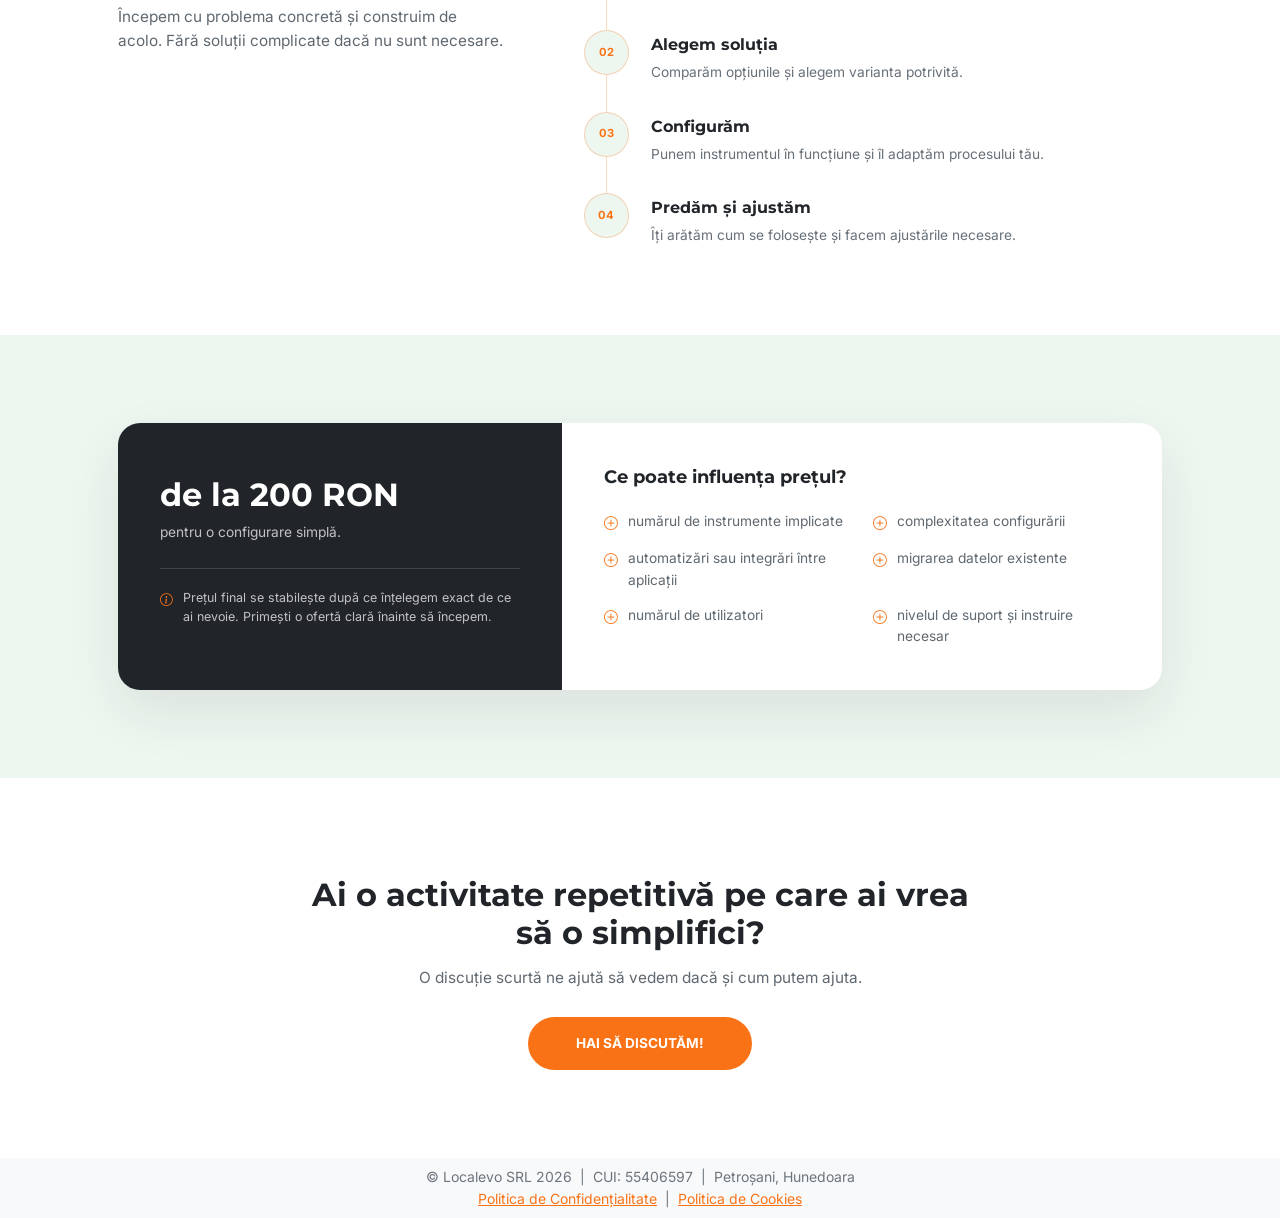
==== commit 88513041: "modificari" ====
--- a/instrumente-digitale.html
+++ b/instrumente-digitale.html
@@ -1,14 +1,17 @@
 <!DOCTYPE html>
 <html lang="ro">
+
 <head>
-        <meta charset="utf-8" />
+    <meta charset="utf-8" />
     <meta name="viewport" content="width=device-width, initial-scale=1, shrink-to-fit=no" />
     <link rel="icon" type="image/svg+xml" href="assets/favicon.webp" />
     <link href="https://cdn.jsdelivr.net/npm/bootstrap-icons@1.5.0/font/bootstrap-icons.css" rel="stylesheet" />
-    <link href="https://fonts.googleapis.com/css2?family=Inter:wght@400&family=Montserrat:wght@700&display=swap" rel="stylesheet" />
+    <link href="https://fonts.googleapis.com/css2?family=Inter:wght@400&family=Montserrat:wght@700&display=swap"
+        rel="stylesheet" />
     <link href="css/styles.css?v=20260822-layout-final" rel="stylesheet" />
-    <link href="css/service-pages.css?v=20260909" rel="stylesheet" />
-    <meta name="description" content="Identificăm și configurăm instrumente digitale care reduc munca repetitivă, organizează informațiile și simplifică activitatea zilnică." />
+    <link href="css/service-pages.css?v=20260911-4" rel="stylesheet" />
+    <meta name="description"
+        content="Identificăm și configurăm instrumente digitale care reduc munca repetitivă, organizează informațiile și simplifică activitatea zilnică." />
     <title>Instrumente Digitale pentru Afaceri Mici | Localevo</title>
 
     <!-- SEO LOCALEVO START -->
@@ -18,13 +21,15 @@
     <meta property="og:type" content="website" />
     <meta property="og:site_name" content="Localevo" />
     <meta property="og:title" content="Instrumente digitale simple pentru afacerea ta | Localevo" />
-    <meta property="og:description" content="Alegem și configurăm soluții digitale practice pentru a simplifica activitățile repetitive." />
+    <meta property="og:description"
+        content="Alegem și configurăm soluții digitale practice pentru a simplifica activitățile repetitive." />
     <meta property="og:url" content="https://localevo.ro/instrumente-digitale.html" />
     <meta property="og:image" content="https://localevo.ro/assets/img/og-localevo.webp" />
 
     <meta name="twitter:card" content="summary_large_image" />
     <meta name="twitter:title" content="Instrumente digitale simple pentru afacerea ta | Localevo" />
-    <meta name="twitter:description" content="Alegem și configurăm soluții digitale practice pentru a simplifica activitățile repetitive." />
+    <meta name="twitter:description"
+        content="Alegem și configurăm soluții digitale practice pentru a simplifica activitățile repetitive." />
     <meta name="twitter:image" content="https://localevo.ro/assets/img/og-localevo.webp" />
 
     <script type="application/ld+json">
@@ -54,6 +59,7 @@
     <!-- SEO LOCALEVO END -->
 
 </head>
+
 <body id="page-top" class="service-page">
     <nav class="navbar navbar-expand-lg navbar-light fixed-top" id="mainNav">
         <div class="container px-4 px-lg-5">
@@ -66,10 +72,13 @@
             <div class="collapse navbar-collapse" id="navbarResponsive">
                 <ul class="navbar-nav ms-auto my-2 my-lg-0">
                     <li class="nav-item"><a class="nav-link" href="index.html#desprenoi">Despre noi</a></li>
-                    <li class="nav-item"><a class="nav-link" href="index.html#serviciilenoastre">Serviciile noastre</a></li>
-                    <li class="nav-item"><a class="nav-link" href="index.html#domeniiactivitate">Domenii activitate</a></li>
+                    <li class="nav-item"><a class="nav-link" href="index.html#serviciilenoastre">Serviciile noastre</a>
+                    </li>
+                    <li class="nav-item"><a class="nav-link" href="index.html#domeniiactivitate">Domenii activitate</a>
+                    </li>
                     <li class="nav-item"><a class="nav-link" href="index.html#recenzii">Recenzii</a></li>
-                    <li class="nav-item"><a class="nav-link" href="index.html#portfoliulnostru">Colaborările noastre</a></li>
+                    <li class="nav-item"><a class="nav-link" href="index.html#portfoliulnostru">Colaborările noastre</a>
+                    </li>
                     <li class="nav-item"><a class="nav-link" href="index.html#contact">Contactează-ne</a></li>
                 </ul>
             </div>
@@ -86,7 +95,8 @@
             <div class="service-hero__grid">
                 <div>
                     <h1>Mai puține lucruri făcute manual.</h1>
-                    <p>Identificăm instrumente digitale simple care pot reduce munca repetitivă, pot organiza informațiile și pot face activitățile zilnice mai ușor de urmărit.</p>
+                    <p>Identificăm instrumente digitale simple care pot reduce munca repetitivă, pot organiza
+                        informațiile și pot face activitățile zilnice mai ușor de urmărit.</p>
                     <a class="btn btn-primary btn-xl px-5 py-3" href="index.html#contact">Hai să discutăm!</a>
                 </div>
                 <div class="service-hero-visual" aria-hidden="true">
@@ -109,25 +119,25 @@
                 </div>
                 <div class="service-detail-grid">
                     <div class="service-detail-card">
-                <span class="service-detail-card__dot" aria-hidden="true"></span>
-                <h3>Alegem instrumentele potrivite</h3>
-                <p>Nu adăugăm aplicații doar pentru că există. Căutăm soluții care rezolvă o nevoie reală.</p>
-            </div>
-<div class="service-detail-card">
-                <span class="service-detail-card__dot" aria-hidden="true"></span>
-                <h3>Configurare</h3>
-                <p>Setăm instrumentele și fluxurile de bază pentru modul în care lucrează afacerea ta.</p>
-            </div>
-<div class="service-detail-card">
-                <span class="service-detail-card__dot" aria-hidden="true"></span>
-                <h3>Conectăm procese</h3>
-                <p>Acolo unde este util, putem lega formulare, documente, calendare sau alte aplicații.</p>
-            </div>
-<div class="service-detail-card">
-                <span class="service-detail-card__dot" aria-hidden="true"></span>
-                <h3>Te ajutăm să le folosești</h3>
-                <p>Primești explicații clare și suport pentru integrarea lor în activitatea de zi cu zi.</p>
-            </div>
+                        <span class="service-detail-card__dot" aria-hidden="true"></span>
+                        <h3>Alegem instrumentele potrivite</h3>
+                        <p>Nu adăugăm aplicații doar pentru că există. Căutăm soluții care rezolvă o nevoie reală.</p>
+                    </div>
+                    <div class="service-detail-card">
+                        <span class="service-detail-card__dot" aria-hidden="true"></span>
+                        <h3>Configurare</h3>
+                        <p>Setăm instrumentele și fluxurile de bază pentru modul în care lucrează afacerea ta.</p>
+                    </div>
+                    <div class="service-detail-card">
+                        <span class="service-detail-card__dot" aria-hidden="true"></span>
+                        <h3>Conectăm procese</h3>
+                        <p>Acolo unde este util, putem lega formulare, documente, calendare sau alte aplicații.</p>
+                    </div>
+                    <div class="service-detail-card">
+                        <span class="service-detail-card__dot" aria-hidden="true"></span>
+                        <h3>Te ajutăm să le folosești</h3>
+                        <p>Primești explicații clare și suport pentru integrarea lor în activitatea de zi cu zi.</p>
+                    </div>
                 </div>
             </div>
         </section>
@@ -137,37 +147,38 @@
                 <div class="service-split">
                     <div class="service-section-heading service-section-heading--left">
                         <h2 id="cum-lucram">Clar, în pași mici.</h2>
-                        <p>Începem cu problema concretă și construim de acolo. Fără soluții complicate dacă nu sunt necesare.</p>
+                        <p>Începem cu problema concretă și construim de acolo. Fără soluții complicate dacă nu sunt
+                            necesare.</p>
                     </div>
                     <div class="service-process-list">
                         <div class="service-process-step">
-                <span class="service-process-step__number">01</span>
-                <div>
-                    <h3>Identificăm problema</h3>
-                    <p>Vedem unde se pierde timp sau unde apar frecvent erori.</p>
-                </div>
-            </div>
-<div class="service-process-step">
-                <span class="service-process-step__number">02</span>
-                <div>
-                    <h3>Alegem soluția</h3>
-                    <p>Comparăm opțiunile și alegem varianta potrivită.</p>
-                </div>
-            </div>
-<div class="service-process-step">
-                <span class="service-process-step__number">03</span>
-                <div>
-                    <h3>Configurăm</h3>
-                    <p>Punem instrumentul în funcțiune și îl adaptăm procesului tău.</p>
-                </div>
-            </div>
-<div class="service-process-step">
-                <span class="service-process-step__number">04</span>
-                <div>
-                    <h3>Predăm și ajustăm</h3>
-                    <p>Îți arătăm cum se folosește și facem ajustările necesare.</p>
-                </div>
-            </div>
+                            <span class="service-process-step__number">01</span>
+                            <div>
+                                <h3>Identificăm problema</h3>
+                                <p>Vedem unde se pierde timp sau unde apar frecvent erori.</p>
+                            </div>
+                        </div>
+                        <div class="service-process-step">
+                            <span class="service-process-step__number">02</span>
+                            <div>
+                                <h3>Alegem soluția</h3>
+                                <p>Comparăm opțiunile și alegem varianta potrivită.</p>
+                            </div>
+                        </div>
+                        <div class="service-process-step">
+                            <span class="service-process-step__number">03</span>
+                            <div>
+                                <h3>Configurăm</h3>
+                                <p>Punem instrumentul în funcțiune și îl adaptăm procesului tău.</p>
+                            </div>
+                        </div>
+                        <div class="service-process-step">
+                            <span class="service-process-step__number">04</span>
+                            <div>
+                                <h3>Predăm și ajustăm</h3>
+                                <p>Îți arătăm cum se folosește și facem ajustările necesare.</p>
+                            </div>
+                        </div>
                     </div>
                 </div>
             </div>
@@ -181,18 +192,21 @@
                         <p>pentru o configurare simplă.</p>
                         <div class="service-price-note">
                             <i class="bi bi-info-circle"></i>
-                            <span>Prețul final se stabilește după ce înțelegem exact de ce ai nevoie. Primești o ofertă clară înainte să începem.</span>
+                            <span>Prețul final se stabilește după ce înțelegem exact de ce ai nevoie. Primești o ofertă
+                                clară înainte să începem.</span>
                         </div>
                     </div>
                     <div class="service-price-card__factors">
                         <h3>Ce poate influența prețul?</h3>
                         <ul>
                             <li><i class="bi bi-plus-circle"></i><span>numărul de instrumente implicate</span></li>
-<li><i class="bi bi-plus-circle"></i><span>complexitatea configurării</span></li>
-<li><i class="bi bi-plus-circle"></i><span>automatizări sau integrări între aplicații</span></li>
-<li><i class="bi bi-plus-circle"></i><span>migrarea datelor existente</span></li>
-<li><i class="bi bi-plus-circle"></i><span>numărul de utilizatori</span></li>
-<li><i class="bi bi-plus-circle"></i><span>nivelul de suport și instruire necesar</span></li>
+                            <li><i class="bi bi-plus-circle"></i><span>complexitatea configurării</span></li>
+                            <li><i class="bi bi-plus-circle"></i><span>automatizări sau integrări între aplicații</span>
+                            </li>
+                            <li><i class="bi bi-plus-circle"></i><span>migrarea datelor existente</span></li>
+                            <li><i class="bi bi-plus-circle"></i><span>numărul de utilizatori</span></li>
+                            <li><i class="bi bi-plus-circle"></i><span>nivelul de suport și instruire necesar</span>
+                            </li>
                         </ul>
                     </div>
                 </div>
@@ -221,11 +235,13 @@
         </div>
     </footer>
 
-    <a href="https://wa.me/40764804090" class="whatsapp-float" target="_blank" rel="noopener noreferrer" aria-label="WhatsApp">
+    <a href="https://wa.me/40764804090" class="whatsapp-float" target="_blank" rel="noopener noreferrer"
+        aria-label="WhatsApp">
         <i class="bi bi-whatsapp"></i><span>Scrie-ne</span>
     </a>
 
-    <script src="https://cdn.jsdelivr.net/npm/bootstrap@5.2.3/dist/js/bootstrap.bundle.min.js"></script>
+        <script src="https://cdn.jsdelivr.net/npm/bootstrap@5.2.3/dist/js/bootstrap.bundle.min.js"></script>
     <script src="js/scripts.js"></script>
+    <script src="js/service-animations.js"></script>
 </body>
 </html>
--- a/css/service-pages.css
+++ b/css/service-pages.css
@@ -936,4 +936,197 @@
     .service-hero-visual {
         margin-bottom: 36px;
     }
-}+}
+
+/* =========================================================
+   LOCALEVO — MICRO-ANIMAȚII DISCRETE
+   Variantă fluidă, fără efect de „clipire”
+========================================================= */
+
+/* HERO — mișcare ambientală foarte lentă */
+@media (prefers-reduced-motion: no-preference) {
+    .service-hero-visual__ring {
+        animation: localevo-ring-breathe 8s ease-in-out infinite;
+        transform-origin: center;
+        will-change: transform, opacity;
+    }
+
+    .service-hero-visual__icon {
+        animation: localevo-icon-float 7s ease-in-out infinite;
+        will-change: transform;
+    }
+
+    .service-hero-visual__badge.badge-one {
+        animation: localevo-badge-float-one 8.5s ease-in-out infinite;
+    }
+
+    .service-hero-visual__badge.badge-two {
+        animation: localevo-badge-float-two 9.2s ease-in-out infinite;
+    }
+
+    .service-hero-visual__badge.badge-three {
+        animation: localevo-badge-float-three 8.8s ease-in-out infinite;
+    }
+}
+
+@keyframes localevo-ring-breathe {
+    0%, 100% {
+        transform: scale(1);
+        opacity: 1;
+    }
+    50% {
+        transform: scale(1.018);
+        opacity: .94;
+    }
+}
+
+@keyframes localevo-icon-float {
+    0%, 100% {
+        transform: translateY(0) rotate(-4deg);
+    }
+    50% {
+        transform: translateY(-5px) rotate(-3deg);
+    }
+}
+
+@keyframes localevo-badge-float-one {
+    0%, 100% { transform: translate3d(0, 0, 0); }
+    50% { transform: translate3d(0, -4px, 0); }
+}
+
+@keyframes localevo-badge-float-two {
+    0%, 100% { transform: translate3d(0, 0, 0); }
+    50% { transform: translate3d(3px, -3px, 0); }
+}
+
+@keyframes localevo-badge-float-three {
+    0%, 100% { transform: translate3d(0, 0, 0); }
+    50% { transform: translate3d(-3px, -4px, 0); }
+}
+
+/* REVEAL — doar dacă JS este activ și utilizatorul permite mișcare */
+@media (prefers-reduced-motion: no-preference) {
+    html.service-reveal-ready .service-section-heading:not(.is-revealed),
+    html.service-reveal-ready .service-detail-card:not(.is-revealed),
+    html.service-reveal-ready .service-process-step:not(.is-revealed),
+    html.service-reveal-ready .service-price-card:not(.is-revealed),
+    html.service-reveal-ready .service-final-cta .container:not(.is-revealed) {
+        opacity: 0;
+        transform: translate3d(0, 20px, 0);
+    }
+
+    html.service-reveal-ready .service-section-heading,
+    html.service-reveal-ready .service-detail-card,
+    html.service-reveal-ready .service-process-step,
+    html.service-reveal-ready .service-price-card,
+    html.service-reveal-ready .service-final-cta .container {
+        transition:
+            opacity .9s cubic-bezier(.22, .61, .36, 1),
+            transform .9s cubic-bezier(.22, .61, .36, 1);
+        transition-delay: var(--reveal-delay, 0ms);
+    }
+
+    html.service-reveal-ready .is-revealed {
+        opacity: 1;
+        transform: translate3d(0, 0, 0);
+    }
+}
+
+/* HOVER — doar pe dispozitive cu mouse; fără a concura cu reveal-ul */
+@media (hover: hover) and (pointer: fine) and (prefers-reduced-motion: no-preference) {
+    .service-detail-card {
+        transition-property: opacity, transform, box-shadow;
+        transition-duration: .9s, .9s, .28s;
+        transition-timing-function: cubic-bezier(.22, .61, .36, 1), cubic-bezier(.22, .61, .36, 1), ease;
+    }
+
+    .service-detail-card.is-revealed:hover {
+        box-shadow: 0 22px 48px rgba(33,37,41,.13);
+    }
+
+    .service-detail-card::after {
+        transition: transform .35s ease, border-color .35s ease;
+    }
+
+    .service-detail-card__dot {
+        transition: transform .28s ease;
+    }
+
+    .service-detail-card:hover::after {
+        transform: translate(-4px, -4px) scale(1.05);
+        border-color: rgba(249,115,22,.48);
+    }
+
+    .service-detail-card:hover .service-detail-card__dot {
+        transform: scale(1.15);
+    }
+
+    .service-process-step__number {
+        transition: transform .25s ease, box-shadow .25s ease;
+    }
+
+    .service-process-step:hover .service-process-step__number {
+        transform: translateY(-2px);
+        box-shadow: 0 7px 18px rgba(249,115,22,.12);
+    }
+}
+
+/* MOBIL — mișcare mai mică și mai lentă */
+@media (max-width: 767.98px) and (prefers-reduced-motion: no-preference) {
+    .service-hero-visual__ring {
+        animation-duration: 10s;
+    }
+
+    .service-hero-visual__icon {
+        animation-name: localevo-icon-float-mobile;
+        animation-duration: 9s;
+    }
+
+    .service-hero-visual__badge.badge-one,
+    .service-hero-visual__badge.badge-two,
+    .service-hero-visual__badge.badge-three {
+        animation-duration: 11s;
+    }
+
+    html.service-reveal-ready .service-section-heading:not(.is-revealed),
+    html.service-reveal-ready .service-detail-card:not(.is-revealed),
+    html.service-reveal-ready .service-process-step:not(.is-revealed),
+    html.service-reveal-ready .service-price-card:not(.is-revealed),
+    html.service-reveal-ready .service-final-cta .container:not(.is-revealed) {
+        transform: translate3d(0, 12px, 0);
+    }
+
+    html.service-reveal-ready .service-section-heading,
+    html.service-reveal-ready .service-detail-card,
+    html.service-reveal-ready .service-process-step,
+    html.service-reveal-ready .service-price-card,
+    html.service-reveal-ready .service-final-cta .container {
+        transition-duration: .75s;
+    }
+}
+
+@keyframes localevo-icon-float-mobile {
+    0%, 100% {
+        transform: translateY(0) rotate(-4deg);
+    }
+    50% {
+        transform: translateY(-3px) rotate(-3.5deg);
+    }
+}
+
+/* ACCESIBILITATE */
+@media (prefers-reduced-motion: reduce) {
+    .service-hero-visual__ring,
+    .service-hero-visual__icon,
+    .service-hero-visual__badge,
+    .service-section-heading,
+    .service-detail-card,
+    .service-process-step,
+    .service-price-card,
+    .service-final-cta .container {
+        animation: none !important;
+        transition: none !important;
+        opacity: 1 !important;
+        transform: none !important;
+    }
+}
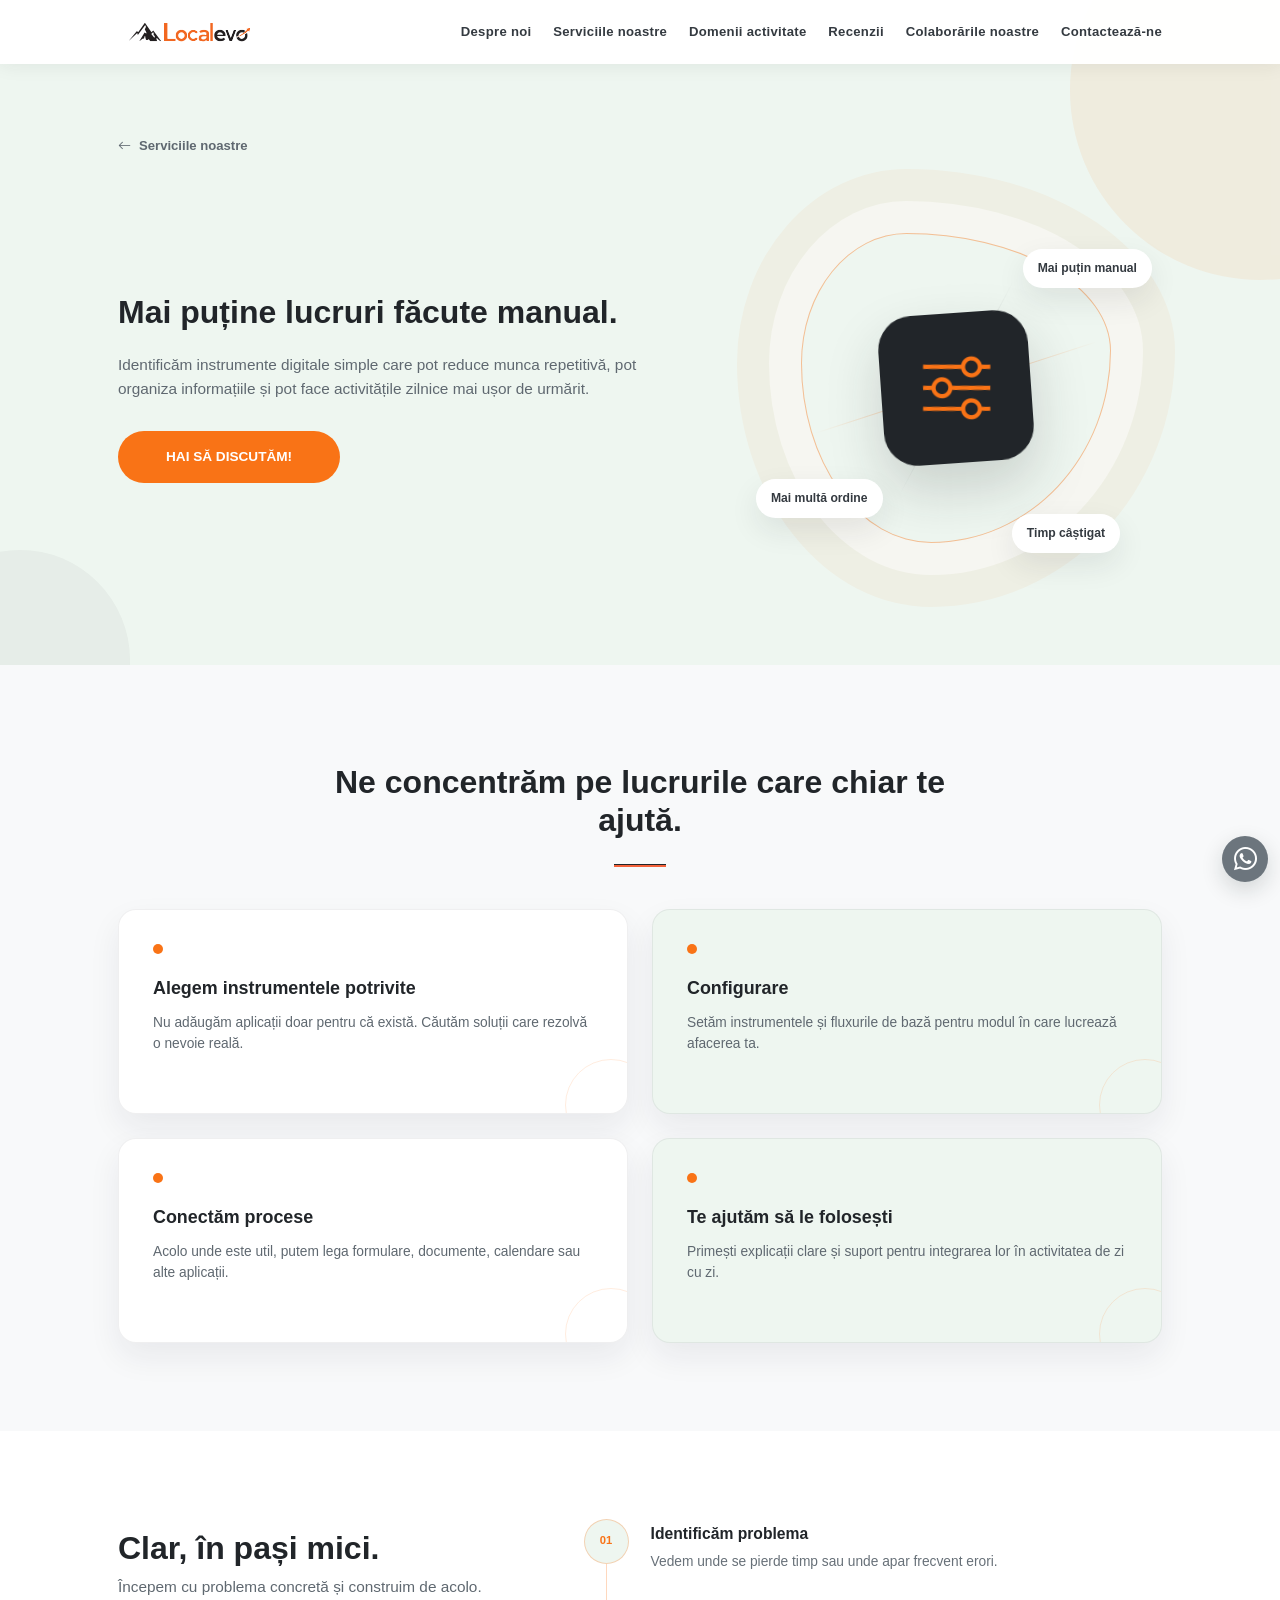
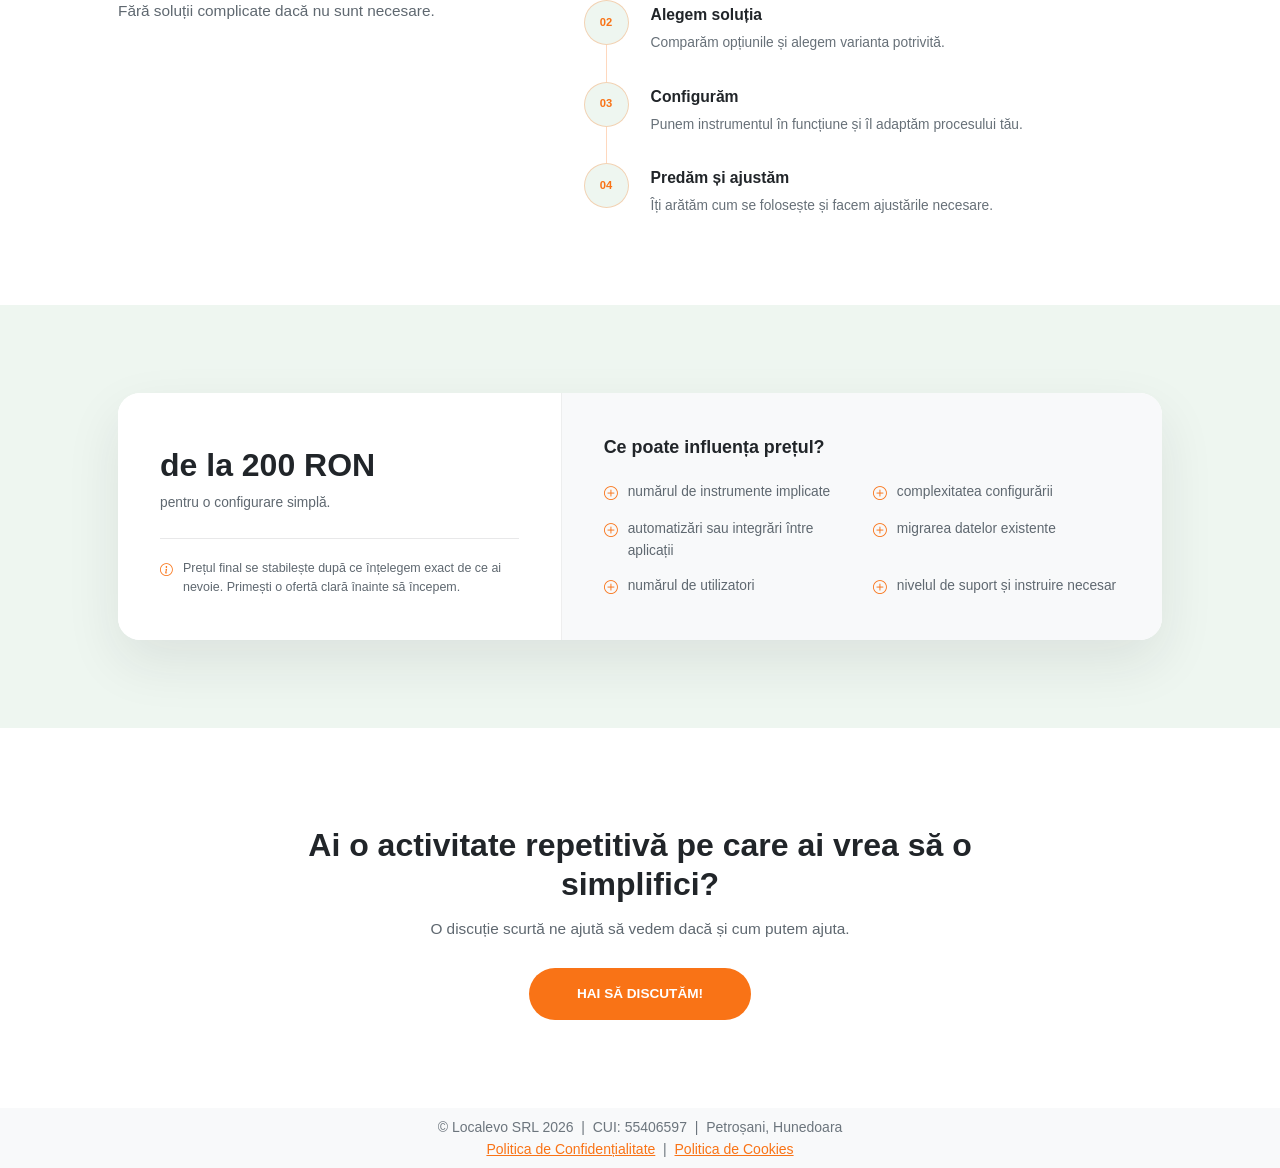
==== commit 3ae5ac39: "modificari" ====
--- a/instrumente-digitale.html
+++ b/instrumente-digitale.html
@@ -1,247 +1,493 @@
 <!DOCTYPE html>
+
 <html lang="ro">
 
+
+
 <head>
+
     <meta charset="utf-8" />
+
     <meta name="viewport" content="width=device-width, initial-scale=1, shrink-to-fit=no" />
+
     <link rel="icon" type="image/svg+xml" href="assets/favicon.webp" />
+
     <link href="https://cdn.jsdelivr.net/npm/bootstrap-icons@1.5.0/font/bootstrap-icons.css" rel="stylesheet" />
-    <link href="https://fonts.googleapis.com/css2?family=Inter:wght@400&family=Montserrat:wght@700&display=swap"
+
+    <link href="https://fonts.googleapis.com/css2?family=Merriweather:wght@400;500;600&family=Merriweather+Sans:wght@500;600;700&display=swap"
+
         rel="stylesheet" />
+
     <link href="css/styles.css?v=20260822-layout-final" rel="stylesheet" />
+
     <link href="css/service-pages.css?v=20260911-4" rel="stylesheet" />
+
     <meta name="description"
+
         content="Identificăm și configurăm instrumente digitale care reduc munca repetitivă, organizează informațiile și simplifică activitatea zilnică." />
+
     <title>Instrumente Digitale pentru Afaceri Mici | Localevo</title>
 
+
+
     <!-- SEO LOCALEVO START -->
+
     <link rel="canonical" href="https://localevo.ro/instrumente-digitale.html" />
 
+
+
     <meta property="og:locale" content="ro_RO" />
+
     <meta property="og:type" content="website" />
+
     <meta property="og:site_name" content="Localevo" />
+
     <meta property="og:title" content="Instrumente digitale simple pentru afacerea ta | Localevo" />
+
     <meta property="og:description"
+
         content="Alegem și configurăm soluții digitale practice pentru a simplifica activitățile repetitive." />
+
     <meta property="og:url" content="https://localevo.ro/instrumente-digitale.html" />
+
     <meta property="og:image" content="https://localevo.ro/assets/img/og-localevo.webp" />
 
+
+
     <meta name="twitter:card" content="summary_large_image" />
+
     <meta name="twitter:title" content="Instrumente digitale simple pentru afacerea ta | Localevo" />
+
     <meta name="twitter:description"
+
         content="Alegem și configurăm soluții digitale practice pentru a simplifica activitățile repetitive." />
+
     <meta name="twitter:image" content="https://localevo.ro/assets/img/og-localevo.webp" />
 
+
+
     <script type="application/ld+json">
+
 {
+
   "@context": "https://schema.org",
+
   "@type": "Service",
+
   "name": "Implementare instrumente digitale",
+
   "description": "Identificăm și configurăm instrumente digitale care reduc munca repetitivă, organizează informațiile și simplifică activitatea zilnică.",
+
   "url": "https://localevo.ro/instrumente-digitale.html",
+
   "provider": {
+
     "@type": "LocalBusiness",
+
     "name": "Localevo",
+
     "url": "https://localevo.ro/",
+
     "address": {
+
       "@type": "PostalAddress",
+
       "addressLocality": "Petroșani",
+
       "addressRegion": "Hunedoara",
+
       "addressCountry": "RO"
+
     }
+
   },
+
   "areaServed": {
+
     "@type": "Country",
+
     "name": "Romania"
+
   }
+
 }
+
     </script>
+
     <!-- SEO LOCALEVO END -->
 
+
+
 </head>
 
+
+
 <body id="page-top" class="service-page">
+
     <nav class="navbar navbar-expand-lg navbar-light fixed-top" id="mainNav">
+
         <div class="container px-4 px-lg-5">
+
             <a class="navbar-brand" href="index.html">
+
                 <img src="assets/img/logo.svg" alt="Logo Localevo" class="navbar-logo" />
+
             </a>
+
             <button class="navbar-toggler navbar-toggler-right" type="button" data-bs-toggle="collapse"
+
                 data-bs-target="#navbarResponsive" aria-controls="navbarResponsive" aria-expanded="false"
+
                 aria-label="Toggle navigation"><span class="navbar-toggler-icon"></span></button>
+
             <div class="collapse navbar-collapse" id="navbarResponsive">
+
                 <ul class="navbar-nav ms-auto my-2 my-lg-0">
+
                     <li class="nav-item"><a class="nav-link" href="index.html#desprenoi">Despre noi</a></li>
+
                     <li class="nav-item"><a class="nav-link" href="index.html#serviciilenoastre">Serviciile noastre</a>
+
                     </li>
+
                     <li class="nav-item"><a class="nav-link" href="index.html#domeniiactivitate">Domenii activitate</a>
+
                     </li>
+
                     <li class="nav-item"><a class="nav-link" href="index.html#recenzii">Recenzii</a></li>
+
                     <li class="nav-item"><a class="nav-link" href="index.html#portfoliulnostru">Colaborările noastre</a>
+
                     </li>
+
                     <li class="nav-item"><a class="nav-link" href="index.html#contact">Contactează-ne</a></li>
+
                 </ul>
-            </div>
+
+            </div>
+
         </div>
+
     </nav>
 
+
+
     <header class="service-hero">
+
         <div class="service-hero__shape service-hero__shape--one" aria-hidden="true"></div>
+
         <div class="service-hero__shape service-hero__shape--two" aria-hidden="true"></div>
+
         <div class="container px-4 px-lg-5 service-hero__inner">
+
             <a class="service-back-link" href="index.html#serviciilenoastre">
+
                 <i class="bi bi-arrow-left"></i> Serviciile noastre
+
             </a>
+
             <div class="service-hero__grid">
+
                 <div>
+
                     <h1>Mai puține lucruri făcute manual.</h1>
+
                     <p>Identificăm instrumente digitale simple care pot reduce munca repetitivă, pot organiza
+
                         informațiile și pot face activitățile zilnice mai ușor de urmărit.</p>
+
                     <a class="btn btn-primary btn-xl px-5 py-3" href="index.html#contact">Hai să discutăm!</a>
-                </div>
-                <div class="service-hero-visual" aria-hidden="true">
+
+                </div>
+
+                <div class="service-hero-visual service-hero-visual--digital" aria-hidden="true">
+
                     <div class="service-hero-visual__ring"></div>
+
                     <div class="service-hero-visual__icon"><i class="bi bi-sliders"></i></div>
-                    <span class="service-hero-visual__badge badge-one">Simplu</span>
-                    <span class="service-hero-visual__badge badge-two">Practic</span>
-                    <span class="service-hero-visual__badge badge-three">Adaptat</span>
-                </div>
-            </div>
+
+                    <span class="service-hero-visual__badge badge-one">Mai puțin manual</span>
+
+                    <span class="service-hero-visual__badge badge-two">Mai multă ordine</span>
+
+                    <span class="service-hero-visual__badge badge-three">Timp câștigat</span>
+
+                </div>
+
+            </div>
+
         </div>
+
     </header>
 
+
+
     <main aria-label="Implementare instrumente digitale">
+
         <section class="service-section service-section--light" aria-labelledby="ce-facem">
+
             <div class="container px-4 px-lg-5">
+
                 <div class="service-section-heading">
+
                     <h2 id="ce-facem">Ne concentrăm pe lucrurile care chiar te ajută.</h2>
+
                     <hr class="divider" />
-                </div>
+
+                </div>
+
                 <div class="service-detail-grid">
+
                     <div class="service-detail-card">
+
                         <span class="service-detail-card__dot" aria-hidden="true"></span>
+
                         <h3>Alegem instrumentele potrivite</h3>
+
                         <p>Nu adăugăm aplicații doar pentru că există. Căutăm soluții care rezolvă o nevoie reală.</p>
-                    </div>
+
+                    </div>
+
                     <div class="service-detail-card">
+
                         <span class="service-detail-card__dot" aria-hidden="true"></span>
+
                         <h3>Configurare</h3>
+
                         <p>Setăm instrumentele și fluxurile de bază pentru modul în care lucrează afacerea ta.</p>
-                    </div>
+
+                    </div>
+
                     <div class="service-detail-card">
+
                         <span class="service-detail-card__dot" aria-hidden="true"></span>
+
                         <h3>Conectăm procese</h3>
+
                         <p>Acolo unde este util, putem lega formulare, documente, calendare sau alte aplicații.</p>
-                    </div>
+
+                    </div>
+
                     <div class="service-detail-card">
+
                         <span class="service-detail-card__dot" aria-hidden="true"></span>
+
                         <h3>Te ajutăm să le folosești</h3>
+
                         <p>Primești explicații clare și suport pentru integrarea lor în activitatea de zi cu zi.</p>
-                    </div>
-                </div>
-            </div>
+
+                    </div>
+
+                </div>
+
+            </div>
+
         </section>
 
+
+
         <section class="service-section service-section--white" aria-labelledby="cum-lucram">
+
             <div class="container px-4 px-lg-5">
+
                 <div class="service-split">
+
                     <div class="service-section-heading service-section-heading--left">
+
                         <h2 id="cum-lucram">Clar, în pași mici.</h2>
+
                         <p>Începem cu problema concretă și construim de acolo. Fără soluții complicate dacă nu sunt
+
                             necesare.</p>
-                    </div>
+
+                    </div>
+
                     <div class="service-process-list">
+
                         <div class="service-process-step">
+
                             <span class="service-process-step__number">01</span>
+
                             <div>
+
                                 <h3>Identificăm problema</h3>
+
                                 <p>Vedem unde se pierde timp sau unde apar frecvent erori.</p>
+
                             </div>
+
                         </div>
+
                         <div class="service-process-step">
+
                             <span class="service-process-step__number">02</span>
+
                             <div>
+
                                 <h3>Alegem soluția</h3>
+
                                 <p>Comparăm opțiunile și alegem varianta potrivită.</p>
+
                             </div>
+
                         </div>
+
                         <div class="service-process-step">
+
                             <span class="service-process-step__number">03</span>
+
                             <div>
+
                                 <h3>Configurăm</h3>
+
                                 <p>Punem instrumentul în funcțiune și îl adaptăm procesului tău.</p>
+
                             </div>
+
                         </div>
+
                         <div class="service-process-step">
+
                             <span class="service-process-step__number">04</span>
+
                             <div>
+
                                 <h3>Predăm și ajustăm</h3>
+
                                 <p>Îți arătăm cum se folosește și facem ajustările necesare.</p>
+
                             </div>
+
                         </div>
-                    </div>
-                </div>
-            </div>
+
+                    </div>
+
+                </div>
+
+            </div>
+
         </section>
 
+
+
         <section class="service-section service-section--price" aria-labelledby="pret-serviciu">
+
             <div class="container px-4 px-lg-5">
+
                 <div class="service-price-card">
+
                     <div class="service-price-card__main">
+
                         <h2 id="pret-serviciu">de la 200 RON</h2>
+
                         <p>pentru o configurare simplă.</p>
+
                         <div class="service-price-note">
+
                             <i class="bi bi-info-circle"></i>
+
                             <span>Prețul final se stabilește după ce înțelegem exact de ce ai nevoie. Primești o ofertă
+
                                 clară înainte să începem.</span>
+
                         </div>
-                    </div>
+
+                    </div>
+
                     <div class="service-price-card__factors">
+
                         <h3>Ce poate influența prețul?</h3>
+
                         <ul>
+
                             <li><i class="bi bi-plus-circle"></i><span>numărul de instrumente implicate</span></li>
+
                             <li><i class="bi bi-plus-circle"></i><span>complexitatea configurării</span></li>
+
                             <li><i class="bi bi-plus-circle"></i><span>automatizări sau integrări între aplicații</span>
+
                             </li>
+
                             <li><i class="bi bi-plus-circle"></i><span>migrarea datelor existente</span></li>
+
                             <li><i class="bi bi-plus-circle"></i><span>numărul de utilizatori</span></li>
+
                             <li><i class="bi bi-plus-circle"></i><span>nivelul de suport și instruire necesar</span>
+
                             </li>
+
                         </ul>
-                    </div>
-                </div>
-            </div>
+
+                    </div>
+
+                </div>
+
+            </div>
+
         </section>
 
+
+
         <section class="service-section service-final-cta" aria-labelledby="cta-serviciu">
+
             <div class="container px-4 px-lg-5 text-center">
+
                 <h2 id="cta-serviciu">Ai o activitate repetitivă pe care ai vrea să o simplifici?</h2>
+
                 <p>O discuție scurtă ne ajută să vedem dacă și cum putem ajuta.</p>
+
                 <a class="btn btn-primary btn-xl px-5 py-3" href="index.html#contact">Hai să discutăm!</a>
-            </div>
+
+            </div>
+
         </section>
+
     </main>
 
+
+
     <footer class="bg-light py-2">
+
         <div class="container px-4 px-lg-5">
+
             <div class="small text-center text-muted">
+
                 <div>&copy; Localevo SRL 2026 &nbsp;|&nbsp; CUI: 55406597 &nbsp;|&nbsp; Petroșani, Hunedoara</div>
+
                 <div>
+
                     <a href="politica-confidentialitate.html">Politica de Confidențialitate</a>
+
                     &nbsp;|&nbsp;
+
                     <a href="politica-cookies.html">Politica de Cookies</a>
-                </div>
-            </div>
+
+                </div>
+
+            </div>
+
         </div>
+
     </footer>
 
+
+
     <a href="https://wa.me/40764804090" class="whatsapp-float" target="_blank" rel="noopener noreferrer"
+
         aria-label="WhatsApp">
+
         <i class="bi bi-whatsapp"></i><span>Scrie-ne</span>
+
     </a>
 
+
+
         <script src="https://cdn.jsdelivr.net/npm/bootstrap@5.2.3/dist/js/bootstrap.bundle.min.js"></script>
+
     <script src="js/scripts.js"></script>
+
     <script src="js/service-animations.js"></script>
+
 </body>
+
 </html>
--- a/css/service-pages.css
+++ b/css/service-pages.css
@@ -1,1132 +1,2416 @@
+
 
 /* =========================================================
+
    LOCALEVO — PAGINI SERVICII
+
    Extensie vizuală pentru website.html, social-media.html,
+
    instrumente-digitale.html și organizare.html
+
 ========================================================= */
 
+
+
 .service-page {
+
     background: #fff;
-}
+
+}
+
+
 
 .service-page #mainNav {
+
     background-color: rgba(255, 255, 255, 0.97);
+
     box-shadow: 0 1px 18px rgba(33, 37, 41, 0.08);
-}
+
+}
+
+
 
 .service-page #mainNav .navbar-nav .nav-item .nav-link {
+
     color: #343a40;
-}
+
+}
+
+
 
 .service-page #mainNav .navbar-nav .nav-item .nav-link:hover {
+
     color: var(--localevo-primary);
-}
+
+}
+
+
 
 .service-hero {
+
     position: relative;
+
     overflow: hidden;
+
     padding: 150px 0 95px;
+
     background: #EEF6F0;
-}
+
+}
+
+
 
 .service-hero__inner {
+
     position: relative;
+
     z-index: 2;
-}
+
+}
+
+
 
 .service-back-link {
+
     display: inline-flex;
+
     align-items: center;
+
     gap: 8px;
+
     margin-bottom: 36px;
+
     color: #5f6870;
+
     text-decoration: none;
+
     font-family: var(--localevo-font-heading);
+
     font-size: 0.82rem;
+
     font-weight: 700;
-}
+
+}
+
+
 
 .service-back-link:hover {
+
     color: var(--localevo-primary);
-}
+
+}
+
+
 
 .service-hero__grid {
+
     display: grid;
+
     grid-template-columns: minmax(0, 1.15fr) minmax(340px, 0.85fr);
+
     align-items: center;
+
     gap: 72px;
-}
+
+}
+
+
 
 .service-eyebrow,
+
 .service-section-kicker {
+
     display: inline-flex;
+
     align-items: center;
+
     gap: 8px;
+
     color: var(--localevo-primary);
+
     font-family: var(--localevo-font-heading);
+
     font-size: 0.78rem;
+
     font-weight: 700;
+
     letter-spacing: 0.07em;
+
     text-transform: uppercase;
-}
+
+}
+
+
 
 .service-eyebrow {
+
     margin-bottom: 18px;
-}
+
+}
+
+
 
 .service-eyebrow i {
+
     font-size: 1rem;
-}
+
+}
+
+
 
 .service-hero h1 {
+
     max-width: 720px;
+
     margin-bottom: 22px;
+
     color: var(--localevo-dark);
+
     font-family: var(--localevo-font-heading);
+
     font-size: clamp(2.45rem, 5vw, 4.65rem);
+
     font-weight: 700;
+
     line-height: 1.03;
+
     letter-spacing: -0.035em;
-}
+
+}
+
+
 
 .service-hero p {
+
     max-width: 640px;
+
     margin-bottom: 30px;
+
     color: #5f6870;
+
     font-family: var(--localevo-font-body);
+
     font-size: 1rem;
+
     line-height: 1.7;
-}
+
+}
+
+
 
 .service-hero-visual {
+
     position: relative;
+
     min-height: 390px;
+
     display: grid;
+
     place-items: center;
-}
+
+}
+
+
 
 .service-hero-visual__ring {
+
     width: 310px;
+
     height: 310px;
+
     border: 1px solid rgba(249, 115, 22, 0.42);
+
     border-radius: 50%;
+
     box-shadow:
+
         0 0 0 32px rgba(255,255,255,.45),
+
         0 0 0 64px rgba(249,115,22,.05);
-}
+
+}
+
+
 
 .service-hero-visual__icon {
+
     position: absolute;
+
     width: 150px;
+
     height: 150px;
+
     border-radius: 34px;
+
     display: grid;
+
     place-items: center;
+
     background: var(--localevo-dark);
+
     box-shadow: 0 25px 55px rgba(33,37,41,.18);
+
     transform: rotate(-4deg);
-}
+
+}
+
+
 
 .service-hero-visual__icon i {
+
     color: var(--localevo-primary);
+
     font-size: 4.2rem;
+
     transform: rotate(4deg);
-}
+
+}
+
+
 
 .service-hero-visual__badge {
+
     position: absolute;
+
     padding: 10px 15px;
+
     border-radius: 999px;
+
     background: #fff;
+
     box-shadow: 0 12px 30px rgba(33,37,41,.09);
+
     color: #343a40;
+
     font-family: var(--localevo-font-heading);
+
     font-size: .76rem;
+
     font-weight: 700;
-}
+
+}
+
+
 
 .badge-one { top: 56px; right: 10px; }
+
 .badge-two { bottom: 65px; left: 5px; }
+
 .badge-three { bottom: 30px; right: 42px; }
 
+
+
 .service-hero__shape {
+
     position: absolute;
+
     border-radius: 50%;
+
     pointer-events: none;
-}
+
+}
+
+
 
 .service-hero__shape--one {
+
     width: 380px;
+
     height: 380px;
+
     right: -170px;
+
     top: -100px;
+
     background: rgba(249,115,22,.08);
-}
+
+}
+
+
 
 .service-hero__shape--two {
+
     width: 220px;
+
     height: 220px;
+
     left: -90px;
+
     bottom: -105px;
+
     background: rgba(33,37,41,.04);
-}
+
+}
+
+
 
 .service-section {
+
     padding: 88px 0;
-}
+
+}
+
+
 
 .service-section--light {
+
     background: #F8F9FA;
-}
+
+}
+
+
 
 .service-section--white {
+
     background: #fff;
-}
+
+}
+
+
 
 .service-section-heading {
+
     max-width: 690px;
+
     margin: 0 auto 42px;
+
     text-align: center;
-}
+
+}
+
+
 
 .service-section-heading--left {
+
     margin: 0;
+
     text-align: left;
-}
+
+}
+
+
 
 .service-section-heading h2,
+
 .service-final-cta h2 {
+
     margin-top: 10px;
+
     color: var(--localevo-dark);
+
     font-family: var(--localevo-font-heading);
+
     font-size: clamp(1.8rem, 3vw, 2.65rem);
+
     font-weight: 700;
+
     line-height: 1.12;
-}
+
+}
+
+
 
 .service-section-heading p,
+
 .service-final-cta p {
+
     color: #5f6870;
+
     font-family: var(--localevo-font-body);
+
     font-size: .94rem;
+
     line-height: 1.65;
-}
+
+}
+
+
 
 .service-detail-grid {
+
     display: grid;
+
     grid-template-columns: repeat(2, minmax(0, 1fr));
+
     gap: 24px;
-}
+
+}
+
+
 
 .service-detail-card {
+
     position: relative;
+
     min-height: 205px;
+
     padding: 32px;
+
     border-radius: 18px;
+
     overflow: hidden;
+
     background: var(--localevo-dark);
+
     box-shadow: 0 18px 40px rgba(33,37,41,.08);
-}
+
+}
+
+
 
 .service-detail-card::after {
+
     content: "";
+
     position: absolute;
+
     width: 92px;
+
     height: 92px;
+
     right: -30px;
+
     bottom: -38px;
+
     border-radius: 50%;
+
     border: 1px solid rgba(249,115,22,.3);
-}
+
+}
+
+
 
 .service-detail-card__dot {
+
     display: block;
+
     width: 10px;
+
     height: 10px;
+
     margin-bottom: 22px;
+
     border-radius: 50%;
+
     background: var(--localevo-primary);
-}
+
+}
+
+
 
 .service-detail-card h3 {
+
     margin-bottom: 12px;
+
     color: #fff;
+
     font-family: var(--localevo-font-heading);
+
     font-size: 1.05rem;
+
     font-weight: 700;
-}
+
+}
+
+
 
 .service-detail-card p {
+
     margin: 0;
+
     color: rgba(255,255,255,.78);
+
     font-family: var(--localevo-font-body);
+
     font-size: .88rem;
+
     line-height: 1.55;
-}
+
+}
+
+
 
 .service-split {
+
     display: grid;
+
     grid-template-columns: .8fr 1.2fr;
+
     gap: 80px;
+
     align-items: start;
-}
+
+}
+
+
 
 .service-process-list {
+
     position: relative;
-}
+
+}
+
+
 
 .service-process-list::before {
+
     content: "";
+
     position: absolute;
+
     left: 22px;
+
     top: 22px;
+
     bottom: 22px;
+
     width: 1px;
+
     background: rgba(249,115,22,.28);
-}
+
+}
+
+
 
 .service-process-step {
+
     position: relative;
+
     display: grid;
+
     grid-template-columns: 45px 1fr;
+
     gap: 22px;
+
     padding: 0 0 28px;
-}
+
+}
+
+
 
 .service-process-step:last-child {
+
     padding-bottom: 0;
-}
+
+}
+
+
 
 .service-process-step__number {
+
     position: relative;
+
     z-index: 2;
+
     width: 45px;
+
     height: 45px;
+
     border-radius: 50%;
+
     display: grid;
+
     place-items: center;
+
     background: #EEF6F0;
+
     border: 1px solid rgba(249,115,22,.28);
+
     color: var(--localevo-primary);
+
     font-family: var(--localevo-font-heading);
+
     font-size: .7rem;
+
     font-weight: 700;
-}
+
+}
+
+
 
 .service-process-step h3 {
+
     margin: 4px 0 7px;
+
     color: var(--localevo-dark);
+
     font-family: var(--localevo-font-heading);
+
     font-size: .96rem;
+
     font-weight: 700;
-}
+
+}
+
+
 
 .service-process-step p {
+
     margin: 0;
+
     color: #677078;
+
     font-family: var(--localevo-font-body);
+
     font-size: .86rem;
+
     line-height: 1.5;
-}
+
+}
+
+
 
 .service-section--price {
+
     background: #EEF6F0;
-}
+
+}
+
+
 
 .service-price-card {
+
     display: grid;
+
     grid-template-columns: .85fr 1.15fr;
+
     overflow: hidden;
+
     border-radius: 22px;
+
     background: #fff;
+
     box-shadow: 0 22px 55px rgba(33,37,41,.09);
-}
+
+}
+
+
 
 .service-price-card__main {
+
     padding: 42px;
+
     background: var(--localevo-dark);
-}
+
+}
+
+
 
 .service-price-card__main h2 {
+
     margin: 11px 0 8px;
+
     color: #fff;
+
     font-family: var(--localevo-font-heading);
+
     font-size: clamp(2rem, 4vw, 3.4rem);
+
     font-weight: 700;
-}
+
+}
+
+
 
 .service-price-card__main > p {
+
     margin-bottom: 25px;
+
     color: rgba(255,255,255,.72);
+
     font-family: var(--localevo-font-body);
+
     font-size: .9rem;
-}
+
+}
+
+
 
 .service-price-note {
+
     display: flex;
+
     gap: 11px;
+
     padding-top: 20px;
+
     border-top: 1px solid rgba(255,255,255,.14);
+
     color: rgba(255,255,255,.72);
+
     font-family: var(--localevo-font-body);
+
     font-size: .78rem;
+
     line-height: 1.48;
-}
+
+}
+
+
 
 .service-price-note i {
+
     flex: 0 0 auto;
+
     margin-top: 2px;
+
     color: var(--localevo-primary);
-}
+
+}
+
+
 
 .service-price-card__factors {
+
     padding: 42px;
-}
+
+}
+
+
 
 .service-price-card__factors h3 {
+
     margin-bottom: 22px;
+
     color: var(--localevo-dark);
+
     font-family: var(--localevo-font-heading);
+
     font-size: 1.05rem;
+
     font-weight: 700;
-}
+
+}
+
+
 
 .service-price-card__factors ul {
+
     display: grid;
+
     grid-template-columns: repeat(2, minmax(0,1fr));
+
     gap: 14px 22px;
+
     padding: 0;
+
     margin: 0;
+
     list-style: none;
-}
+
+}
+
+
 
 .service-price-card__factors li {
+
     display: flex;
+
     gap: 10px;
+
     align-items: flex-start;
+
     color: #5f6870;
+
     font-family: var(--localevo-font-body);
+
     font-size: .84rem;
+
     line-height: 1.45;
-}
+
+}
+
+
 
 .service-price-card__factors i {
+
     margin-top: 2px;
+
     color: var(--localevo-primary);
-}
+
+}
+
+
 
 .service-final-cta {
+
     background: #fff;
-}
+
+}
+
+
 
 .service-final-cta .container {
+
     max-width: 790px;
-}
+
+}
+
+
 
 .service-final-cta h2 {
+
     margin: 10px auto 14px;
-}
+
+}
+
+
 
 .service-final-cta p {
+
     margin-bottom: 27px;
-}
+
+}
+
+
 
 @media (max-width: 991.98px) {
+
     .service-hero__grid {
+
         grid-template-columns: 1fr;
+
         gap: 30px;
-    }
+
+    }
+
+
 
     .service-hero-visual {
+
         min-height: 300px;
-    }
+
+    }
+
+
 
     .service-hero-visual__ring {
+
         width: 235px;
+
         height: 235px;
-    }
+
+    }
+
+
 
     .service-hero-visual__icon {
+
         width: 122px;
+
         height: 122px;
-    }
+
+    }
+
+
 
     .service-hero-visual__icon i {
+
         font-size: 3.4rem;
-    }
+
+    }
+
+
 
     .service-split,
+
     .service-price-card {
+
         grid-template-columns: 1fr;
+
         gap: 42px;
-    }
+
+    }
+
+
 
     .service-price-card {
+
         gap: 0;
-    }
-}
+
+    }
+
+}
+
+
 
 @media (max-width: 767.98px) {
+
     .service-hero {
+
         padding: 120px 0 65px;
-    }
+
+    }
+
+
 
     .service-back-link {
+
         margin-bottom: 24px;
-    }
+
+    }
+
+
 
     .service-hero h1 {
+
         font-size: clamp(2rem, 10vw, 3rem);
-    }
+
+    }
+
+
 
     .service-hero p {
+
         font-size: .9rem;
-    }
+
+    }
+
+
 
     .service-detail-grid {
+
         grid-template-columns: 1fr;
-    }
+
+    }
+
+
 
     .service-section {
+
         padding: 64px 0;
-    }
+
+    }
+
+
 
     .service-split {
+
         gap: 36px;
-    }
+
+    }
+
+
 
     .service-price-card__main,
+
     .service-price-card__factors {
+
         padding: 30px 24px;
-    }
+
+    }
+
+
 
     .service-price-card__factors ul {
+
         grid-template-columns: 1fr;
-    }
+
+    }
+
+
 
     .service-hero-visual {
+
         min-height: 255px;
-    }
+
+    }
+
+
 
     .badge-one { top: 28px; right: 5px; }
+
     .badge-two { bottom: 38px; left: 0; }
+
     .badge-three { bottom: 8px; right: 28px; }
-}
+
+}
+
+
 
 /* =========================================================
+
    MOBILE OPTIMIZATION — service pages
+
 ========================================================= */
 
+
+
 @media (max-width: 767.98px) {
+
     .service-page {
+
         overflow-x: hidden;
-    }
+
+    }
+
+
 
     .service-page #mainNav .container {
+
         padding-left: 1rem !important;
+
         padding-right: 1rem !important;
-    }
+
+    }
+
+
 
     .service-page #mainNav .navbar-logo {
+
         max-width: 145px;
+
         height: auto;
-    }
+
+    }
+
+
 
     .service-page #mainNav .navbar-collapse {
+
         margin-top: .65rem;
+
         padding: .75rem 0 1rem;
-    }
+
+    }
+
+
 
     .service-page #mainNav .nav-link {
+
         padding-top: .7rem;
+
         padding-bottom: .7rem;
-    }
+
+    }
+
+
 
     .service-hero {
+
         padding-top: 112px;
+
         padding-bottom: 54px;
-    }
+
+    }
+
+
 
     .service-hero__inner {
+
         padding-left: 1.15rem !important;
+
         padding-right: 1.15rem !important;
-    }
+
+    }
+
+
 
     .service-back-link {
+
         margin-bottom: 18px;
+
         font-size: .76rem;
-    }
+
+    }
+
+
 
     .service-eyebrow {
+
         margin-bottom: 13px;
+
         font-size: .72rem;
-    }
+
+    }
+
+
 
     .service-hero h1 {
+
         max-width: 100%;
+
         margin-bottom: 16px;
+
         font-size: clamp(2rem, 9.5vw, 2.8rem);
+
         line-height: 1.06;
+
         letter-spacing: -0.025em;
-    }
+
+    }
+
+
 
     .service-hero p {
+
         max-width: 100%;
+
         margin-bottom: 23px;
+
         font-size: .91rem;
+
         line-height: 1.62;
-    }
+
+    }
+
+
 
     .service-hero .btn,
+
     .service-final-cta .btn {
+
         width: 100%;
+
         max-width: 360px;
+
         min-height: 50px;
+
         display: inline-flex;
+
         align-items: center;
+
         justify-content: center;
+
         padding: .9rem 1.25rem !important;
-    }
+
+    }
+
+
 
     .service-hero__grid {
+
         gap: 22px;
-    }
+
+    }
+
+
 
     .service-hero-visual {
+
         min-height: 220px;
+
         margin-top: 4px;
-    }
+
+    }
+
+
 
     .service-hero-visual__ring {
+
         width: 180px;
+
         height: 180px;
+
         box-shadow:
+
             0 0 0 22px rgba(255,255,255,.4),
+
             0 0 0 42px rgba(249,115,22,.045);
-    }
+
+    }
+
+
 
     .service-hero-visual__icon {
+
         width: 94px;
+
         height: 94px;
+
         border-radius: 24px;
-    }
+
+    }
+
+
 
     .service-hero-visual__icon i {
+
         font-size: 2.65rem;
-    }
+
+    }
+
+
 
     .service-hero-visual__badge {
+
         padding: 7px 10px;
+
         font-size: .65rem;
-    }
+
+    }
+
+
 
     .badge-one { top: 22px; right: 8px; }
+
     .badge-two { bottom: 34px; left: 4px; }
+
     .badge-three { bottom: 4px; right: 20px; }
 
+
+
     .service-section {
+
         padding: 56px 0;
-    }
+
+    }
+
+
 
     .service-section .container {
+
         padding-left: 1.15rem !important;
+
         padding-right: 1.15rem !important;
-    }
+
+    }
+
+
 
     .service-section-heading {
+
         margin-bottom: 30px;
-    }
+
+    }
+
+
 
     .service-section-heading h2,
+
     .service-final-cta h2 {
+
         margin-top: 8px;
+
         font-size: clamp(1.7rem, 7vw, 2.15rem);
+
         line-height: 1.12;
-    }
+
+    }
+
+
 
     .service-section-heading p,
+
     .service-final-cta p {
+
         font-size: .9rem;
+
         line-height: 1.58;
-    }
+
+    }
+
+
 
     .service-detail-grid {
+
         gap: 16px;
-    }
+
+    }
+
+
 
     .service-detail-card {
+
         min-height: 0;
+
         padding: 24px 22px;
+
         border-radius: 16px;
-    }
+
+    }
+
+
 
     .service-detail-card__dot {
+
         margin-bottom: 16px;
-    }
+
+    }
+
+
 
     .service-detail-card h3 {
+
         font-size: 1rem;
-    }
+
+    }
+
+
 
     .service-detail-card p {
+
         font-size: .86rem;
+
         line-height: 1.52;
-    }
+
+    }
+
+
 
     .service-split {
+
         gap: 30px;
-    }
+
+    }
+
+
 
     .service-process-step {
+
         grid-template-columns: 40px 1fr;
+
         gap: 16px;
+
         padding-bottom: 24px;
-    }
+
+    }
+
+
 
     .service-process-list::before {
+
         left: 19px;
+
         top: 20px;
+
         bottom: 20px;
-    }
+
+    }
+
+
 
     .service-process-step__number {
+
         width: 40px;
+
         height: 40px;
+
         font-size: .66rem;
-    }
+
+    }
+
+
 
     .service-process-step h3 {
+
         margin-top: 2px;
+
         font-size: .94rem;
-    }
+
+    }
+
+
 
     .service-process-step p {
+
         font-size: .84rem;
+
         line-height: 1.48;
-    }
+
+    }
+
+
 
     .service-price-card {
+
         border-radius: 18px;
-    }
+
+    }
+
+
 
     .service-price-card__main,
+
     .service-price-card__factors {
+
         padding: 27px 22px;
-    }
+
+    }
+
+
 
     .service-price-card__main h2 {
+
         margin-top: 8px;
+
         font-size: clamp(2rem, 9vw, 2.75rem);
-    }
+
+    }
+
+
 
     .service-price-card__main > p {
+
         font-size: .86rem;
+
         margin-bottom: 20px;
-    }
+
+    }
+
+
 
     .service-price-note {
+
         font-size: .76rem;
-    }
+
+    }
+
+
 
     .service-price-card__factors h3 {
+
         margin-bottom: 18px;
+
         font-size: 1rem;
-    }
+
+    }
+
+
 
     .service-price-card__factors ul {
+
         gap: 12px;
-    }
+
+    }
+
+
 
     .service-price-card__factors li {
+
         font-size: .82rem;
-    }
+
+    }
+
+
 
     .service-final-cta {
+
         padding-top: 54px;
+
         padding-bottom: 64px;
-    }
+
+    }
+
+
 
     .whatsapp-float {
+
         right: 14px !important;
+
         bottom: 14px !important;
-    }
+
+    }
+
+
 
     .whatsapp-float span {
+
         display: none;
-    }
-}
+
+    }
+
+}
+
+
 
 @media (max-width: 390px) {
+
     .service-hero h1 {
+
         font-size: 1.95rem;
-    }
+
+    }
+
+
 
     .service-hero-visual {
+
         min-height: 205px;
-    }
+
+    }
+
+
 
     .service-hero-visual__ring {
+
         width: 160px;
+
         height: 160px;
-    }
+
+    }
+
+
 
     .service-hero-visual__icon {
+
         width: 86px;
+
         height: 86px;
-    }
+
+    }
+
+
 
     .service-detail-card,
+
     .service-price-card__main,
+
     .service-price-card__factors {
+
         padding-left: 19px;
+
         padding-right: 19px;
-    }
-}
+
+    }
+
+}
+
+
+
+
 
 
 
 /* LOCALEVO TYPOGRAPHY ALIGNMENT — MAIN PAGE
+
    Folosește aceleași variabile tipografice definite în styles.css.
+
 */
+
 .service-hero h1 {
+
     font-family: var(--localevo-font-heading);
+
     font-size: var(--localevo-title-section);
+
     font-weight: 700;
+
     line-height: 1.2;
+
     letter-spacing: normal;
-}
+
+}
+
+
 
 .service-hero p,
+
 .service-section-heading p,
+
 .service-final-cta p {
+
     font-family: var(--localevo-font-body);
+
     font-size: var(--localevo-text);
+
     line-height: var(--localevo-line-body);
-}
+
+}
+
+
 
 .service-section-heading h2,
+
 .service-final-cta h2 {
+
     font-family: var(--localevo-font-heading);
+
     font-size: var(--localevo-title-section);
+
     font-weight: 700;
+
     line-height: 1.2;
-}
+
+}
+
+
 
 .service-detail-card h3,
+
 .service-price-card__factors h3 {
+
     font-family: var(--localevo-font-heading);
+
     font-size: var(--localevo-title-card);
+
     font-weight: 700;
+
     line-height: var(--localevo-line-compact);
-}
+
+}
+
+
 
 .service-detail-card p,
+
 .service-process-step p,
+
 .service-price-card__main > p,
+
 .service-price-card__factors li {
+
     font-family: var(--localevo-font-body);
+
     font-size: var(--localevo-text-small);
+
     line-height: var(--localevo-line-body);
-}
+
+}
+
+
 
 .service-process-step h3 {
+
     font-family: var(--localevo-font-heading);
+
     font-size: var(--localevo-title-small);
+
     font-weight: 700;
+
     line-height: var(--localevo-line-compact);
-}
+
+}
+
+
 
 /* Prețul rămâne evidențiat, dar nu supradimensionat. */
+
 .service-price-card__main h2 {
+
     font-family: var(--localevo-font-heading);
+
     font-size: var(--localevo-title-section);
+
     font-weight: 700;
+
     line-height: 1.2;
-}
+
+}
+
+
 
 /* Etichetele de tip "sprânceană" au fost eliminate din HTML. */
+
 .service-eyebrow,
+
 .service-section-kicker {
+
     display: none !important;
-}
+
+}
+
+
 
 @media (max-width: 575.98px) {
+
     .service-hero h1,
+
     .service-section-heading h2,
+
     .service-final-cta h2,
+
     .service-price-card__main h2 {
+
         font-size: var(--localevo-title-section);
+
         line-height: 1.2;
-    }
+
+    }
+
+
 
     .service-hero p,
+
     .service-section-heading p,
+
     .service-final-cta p {
+
         font-size: var(--localevo-text);
+
         line-height: 1.5;
-    }
+
+    }
+
+
 
     .service-detail-card h3,
+
     .service-price-card__factors h3 {
+
         font-size: var(--localevo-title-card);
-    }
+
+    }
+
+
 
     .service-process-step h3 {
+
         font-size: var(--localevo-title-small);
-    }
+
+    }
+
+
 
     .service-detail-card p,
+
     .service-process-step p,
+
     .service-price-card__main > p,
+
     .service-price-card__factors li {
+
         font-size: var(--localevo-text-small);
+
         line-height: 1.5;
-    }
-}
+
+    }
+
+}
+
+
+
 
 
 /* MOBILE HERO ORDER — CTA AFTER GRAPHIC
+
    Pe mobil ordinea devine:
+
    titlu + descriere -> grafică -> buton CTA.
+
 */
+
 @media (max-width: 767.98px) {
+
     .service-hero__grid {
+
         display: contents;
-    }
+
+    }
+
+
 
     .service-hero__inner {
+
         display: flex;
+
         flex-direction: column;
-    }
+
+    }
+
+
 
     .service-hero__grid > div:first-child {
+
         display: contents;
-    }
+
+    }
+
+
 
     .service-back-link {
+
         order: 0;
-    }
+
+    }
+
+
 
     .service-hero h1 {
+
         order: 1;
-    }
+
+    }
+
+
 
     .service-hero p {
+
         order: 2;
-    }
+
+    }
+
+
 
     .service-hero-visual {
+
         order: 3;
+
         width: 100%;
+
         margin-top: 8px;
+
         margin-bottom: 24px;
-    }
+
+    }
+
+
 
     .service-hero .btn {
+
         order: 4;
+
         align-self: center;
+
         margin-top: 0;
-    }
-}
+
+    }
+
+}
+
+
+
+
 
 
 
 /* MOBILE HERO CTA SPACING */
+
 @media (max-width: 767.98px) {
+
     .service-hero-visual {
+
         margin-bottom: 36px;
-    }
-}
+
+    }
+
+}
+
+
 
 /* =========================================================
+
    LOCALEVO — MICRO-ANIMAȚII DISCRETE
+
    Variantă fluidă, fără efect de „clipire”
+
 ========================================================= */
 
+
+
 /* HERO — mișcare ambientală foarte lentă */
+
 @media (prefers-reduced-motion: no-preference) {
+
     .service-hero-visual__ring {
+
         animation: localevo-ring-breathe 8s ease-in-out infinite;
+
         transform-origin: center;
+
         will-change: transform, opacity;
-    }
+
+    }
+
+
 
     .service-hero-visual__icon {
+
         animation: localevo-icon-float 7s ease-in-out infinite;
+
         will-change: transform;
-    }
+
+    }
+
+
 
     .service-hero-visual__badge.badge-one {
+
         animation: localevo-badge-float-one 8.5s ease-in-out infinite;
-    }
+
+    }
+
+
 
     .service-hero-visual__badge.badge-two {
+
         animation: localevo-badge-float-two 9.2s ease-in-out infinite;
-    }
+
+    }
+
+
 
     .service-hero-visual__badge.badge-three {
+
         animation: localevo-badge-float-three 8.8s ease-in-out infinite;
-    }
-}
+
+    }
+
+}
+
+
 
 @keyframes localevo-ring-breathe {
+
     0%, 100% {
+
         transform: scale(1);
+
         opacity: 1;
-    }
+
+    }
+
     50% {
+
         transform: scale(1.018);
+
         opacity: .94;
-    }
-}
+
+    }
+
+}
+
+
 
 @keyframes localevo-icon-float {
+
     0%, 100% {
+
         transform: translateY(0) rotate(-4deg);
-    }
+
+    }
+
     50% {
+
         transform: translateY(-5px) rotate(-3deg);
-    }
-}
+
+    }
+
+}
+
+
 
 @keyframes localevo-badge-float-one {
+
     0%, 100% { transform: translate3d(0, 0, 0); }
+
     50% { transform: translate3d(0, -4px, 0); }
-}
+
+}
+
+
 
 @keyframes localevo-badge-float-two {
+
     0%, 100% { transform: translate3d(0, 0, 0); }
+
     50% { transform: translate3d(3px, -3px, 0); }
-}
+
+}
+
+
 
 @keyframes localevo-badge-float-three {
+
     0%, 100% { transform: translate3d(0, 0, 0); }
+
     50% { transform: translate3d(-3px, -4px, 0); }
-}
+
+}
+
+
 
 /* REVEAL — doar dacă JS este activ și utilizatorul permite mișcare */
+
 @media (prefers-reduced-motion: no-preference) {
+
     html.service-reveal-ready .service-section-heading:not(.is-revealed),
+
     html.service-reveal-ready .service-detail-card:not(.is-revealed),
+
     html.service-reveal-ready .service-process-step:not(.is-revealed),
+
     html.service-reveal-ready .service-price-card:not(.is-revealed),
+
     html.service-reveal-ready .service-final-cta .container:not(.is-revealed) {
+
         opacity: 0;
+
         transform: translate3d(0, 20px, 0);
-    }
+
+    }
+
+
 
     html.service-reveal-ready .service-section-heading,
+
     html.service-reveal-ready .service-detail-card,
+
     html.service-reveal-ready .service-process-step,
+
     html.service-reveal-ready .service-price-card,
+
     html.service-reveal-ready .service-final-cta .container {
+
         transition:
+
             opacity .9s cubic-bezier(.22, .61, .36, 1),
+
             transform .9s cubic-bezier(.22, .61, .36, 1);
+
         transition-delay: var(--reveal-delay, 0ms);
-    }
+
+    }
+
+
 
     html.service-reveal-ready .is-revealed {
+
         opacity: 1;
+
         transform: translate3d(0, 0, 0);
-    }
-}
+
+    }
+
+}
+
+
 
 /* HOVER — doar pe dispozitive cu mouse; fără a concura cu reveal-ul */
+
 @media (hover: hover) and (pointer: fine) and (prefers-reduced-motion: no-preference) {
+
     .service-detail-card {
+
         transition-property: opacity, transform, box-shadow;
+
         transition-duration: .9s, .9s, .28s;
+
         transition-timing-function: cubic-bezier(.22, .61, .36, 1), cubic-bezier(.22, .61, .36, 1), ease;
-    }
+
+    }
+
+
 
     .service-detail-card.is-revealed:hover {
+
         box-shadow: 0 22px 48px rgba(33,37,41,.13);
-    }
+
+    }
+
+
 
     .service-detail-card::after {
+
         transition: transform .35s ease, border-color .35s ease;
-    }
+
+    }
+
+
 
     .service-detail-card__dot {
+
         transition: transform .28s ease;
-    }
+
+    }
+
+
 
     .service-detail-card:hover::after {
+
         transform: translate(-4px, -4px) scale(1.05);
+
         border-color: rgba(249,115,22,.48);
-    }
+
+    }
+
+
 
     .service-detail-card:hover .service-detail-card__dot {
+
         transform: scale(1.15);
-    }
+
+    }
+
+
 
     .service-process-step__number {
+
         transition: transform .25s ease, box-shadow .25s ease;
-    }
+
+    }
+
+
 
     .service-process-step:hover .service-process-step__number {
+
         transform: translateY(-2px);
+
         box-shadow: 0 7px 18px rgba(249,115,22,.12);
-    }
-}
-
-/* MOBIL — mișcare mai mică și mai lentă */
+
+    }
+
+}
+
+
+
+/* MOBIL — reveal progresiv, clar și fluid */
+
 @media (max-width: 767.98px) and (prefers-reduced-motion: no-preference) {
+
+
+
     .service-hero-visual__ring {
+
         animation-duration: 10s;
-    }
+
+    }
+
+
 
     .service-hero-visual__icon {
+
         animation-name: localevo-icon-float-mobile;
+
         animation-duration: 9s;
-    }
+
+    }
+
+
 
     .service-hero-visual__badge.badge-one,
+
     .service-hero-visual__badge.badge-two,
+
     .service-hero-visual__badge.badge-three {
+
         animation-duration: 11s;
-    }
+
+    }
+
+
 
     html.service-reveal-ready .service-section-heading:not(.is-revealed),
+
     html.service-reveal-ready .service-detail-card:not(.is-revealed),
+
     html.service-reveal-ready .service-process-step:not(.is-revealed),
+
     html.service-reveal-ready .service-price-card:not(.is-revealed),
+
     html.service-reveal-ready .service-final-cta .container:not(.is-revealed) {
-        transform: translate3d(0, 12px, 0);
-    }
+
+        opacity: 0;
+
+        transform: translate3d(0, 24px, 0);
+
+    }
+
+
 
     html.service-reveal-ready .service-section-heading,
+
     html.service-reveal-ready .service-detail-card,
+
     html.service-reveal-ready .service-process-step,
+
     html.service-reveal-ready .service-price-card,
+
     html.service-reveal-ready .service-final-cta .container {
-        transition-duration: .75s;
-    }
-}
+
+        transition:
+
+            opacity .9s cubic-bezier(.22, .61, .36, 1),
+
+            transform .9s cubic-bezier(.22, .61, .36, 1);
+
+
+
+        transition-delay: var(--reveal-delay, 0ms);
+
+    }
+
+
+
+    html.service-reveal-ready .service-section-heading.is-revealed,
+
+    html.service-reveal-ready .service-detail-card.is-revealed,
+
+    html.service-reveal-ready .service-process-step.is-revealed,
+
+    html.service-reveal-ready .service-price-card.is-revealed,
+
+    html.service-reveal-ready .service-final-cta .container.is-revealed {
+
+        opacity: 1;
+
+        transform: translate3d(0, 0, 0);
+
+    }
+
+}
+
+
 
 @keyframes localevo-icon-float-mobile {
+
     0%, 100% {
+
         transform: translateY(0) rotate(-4deg);
-    }
+
+    }
+
     50% {
+
         transform: translateY(-3px) rotate(-3.5deg);
-    }
-}
+
+    }
+
+}
+
+
 
 /* ACCESIBILITATE */
+
 @media (prefers-reduced-motion: reduce) {
+
     .service-hero-visual__ring,
+
     .service-hero-visual__icon,
+
     .service-hero-visual__badge,
+
     .service-section-heading,
+
     .service-detail-card,
+
     .service-process-step,
+
     .service-price-card,
+
     .service-final-cta .container {
+
         animation: none !important;
+
         transition: none !important;
+
         opacity: 1 !important;
+
         transform: none !important;
-    }
-}
+
+    }
+
+}
+
+
+/* =========================================================
+   LOCALEVO — SERVICII DIFERENTIATE + MOBILE 2026-09
+========================================================= */
+.service-hero-visual::before,
+.service-hero-visual::after {
+    content:"";
+    position:absolute;
+    z-index:0;
+    pointer-events:none;
+}
+.service-hero-visual::before { width:72%; height:1px; background:linear-gradient(90deg, transparent, rgba(249,115,22,.45), transparent); transform:rotate(-18deg); }
+.service-hero-visual::after { width:1px; height:62%; background:linear-gradient(180deg, transparent, rgba(33,37,41,.18), transparent); transform:rotate(28deg); }
+.service-hero-visual__ring,
+.service-hero-visual__icon,
+.service-hero-visual__badge { z-index:1; }
+.service-hero-visual--website .service-hero-visual__icon { border-radius:24px; }
+.service-hero-visual--website .service-hero-visual__ring { border-radius:28px; transform:rotate(3deg); }
+.service-hero-visual--social .service-hero-visual__ring { border-style:dashed; }
+.service-hero-visual--social .service-hero-visual__icon { border-radius:50%; }
+.service-hero-visual--digital .service-hero-visual__ring { border-radius:34% 66% 58% 42% / 42% 38% 62% 58%; }
+.service-hero-visual--organizare .service-hero-visual__ring { border-radius:22px; transform:rotate(-3deg); }
+.service-hero-visual--organizare .service-hero-visual__icon { border-radius:18px; transform:rotate(0); }
+.service-hero-visual--organizare .service-hero-visual__icon i { transform:none; }
+.service-cta-note { max-width:620px; margin:0 auto 18px !important; color:#5f6870; font-size:.86rem !important; }
+
+@media (max-width:767.98px) {
+    .service-hero__grid { gap:18px; }
+    .service-hero-visual { min-height:225px; }
+    .service-hero-visual__badge { padding:8px 11px; font-size:.68rem; }
+    .service-hero-visual--website .service-hero-visual__ring,
+    .service-hero-visual--organizare .service-hero-visual__ring { transform:none; }
+    .service-cta-note { max-width:320px; font-size:.82rem !important; line-height:1.5; }
+}
+@media (max-width:390px) {
+    .service-hero-visual { min-height:190px; }
+    .service-hero-visual__badge { max-width:128px; white-space:normal; text-align:center; line-height:1.2; }
+}
+
+/* ==========================================================
+   LOCALEVO — SERVICE PAGES FINAL POLISH 2026-09
+   ========================================================== */
+@media (min-width: 992px) {
+  .service-hero { padding-top: 132px !important; padding-bottom: 82px !important; }
+  .service-hero__grid { gap: clamp(3rem, 6vw, 6rem) !important; }
+  .service-hero__copy { max-width: 720px; }
+  .service-detail-card { padding: 34px !important; }
+}
+
+@media (max-width: 991.98px) {
+  .service-hero { padding-top: 112px !important; padding-bottom: 66px !important; }
+  .service-hero__visual { transform: scale(.92); transform-origin: center; }
+}
+
+@media (max-width: 767.98px) {
+  .service-hero { padding-top: 94px !important; padding-bottom: 54px !important; }
+  .service-hero__grid { gap: 34px !important; }
+  .service-hero h1 { line-height: 1.12 !important; }
+  .service-hero__visual { transform: scale(.82); margin-block: -22px !important; }
+  .service-detail-card { padding: 26px 22px !important; border-radius: 16px !important; }
+  .service-section { padding-top: 62px !important; padding-bottom: 62px !important; }
+  .service-final-cta { padding-top: 64px !important; padding-bottom: 64px !important; }
+}
+
+@media (max-width: 390px) {
+  .service-hero__visual { transform: scale(.74); margin-block: -36px !important; }
+  .service-detail-card { padding-inline: 19px !important; }
+}
+
+/* =========================================================
+   LOCALEVO — CARDURI DESCHISE ÎN ALTERNANȚĂ
+   Verde: #EEF6F0 | Gri: #F8F9FA
+   Elementele grafice ale hero-ului rămân intenționat dark.
+========================================================= */
+.service-detail-grid .service-detail-card:nth-child(odd) { background: #EEF6F0 !important; }
+.service-detail-grid .service-detail-card:nth-child(even) { background: #F8F9FA !important; }
+.service-detail-card {
+  border: 1px solid rgba(33,37,41,.07) !important;
+  box-shadow: 0 14px 32px rgba(23,32,51,.07) !important;
+}
+.service-detail-card h3 { color: var(--localevo-dark) !important; }
+.service-detail-card p { color: #5f6870 !important; }
+.service-detail-card__dot { background: var(--localevo-primary) !important; }
+.service-detail-card::after { opacity: .45; }
+
+/* Panoul de preț care era dark devine verde pal; panoul alăturat rămâne alb/gri */
+.service-price-card__main {
+  background: #EEF6F0 !important;
+  border-right: 1px solid rgba(33,37,41,.07);
+}
+.service-price-card__main h2 { color: var(--localevo-dark) !important; }
+.service-price-card__main > p,
+.service-price-note { color: #5f6870 !important; }
+.service-price-note { border-top-color: rgba(33,37,41,.10) !important; }
+
+/* =========================================================
+   LOCALEVO — RITM FINAL FUNDALURI PAGINI SERVICII
+   Hero verde -> sectiune gri -> sectiune alba -> pret verde -> CTA alb.
+   Cardurile sunt alese in contrast cu suprafata parinte.
+========================================================= */
+.service-hero { background: #EEF6F0 !important; }
+.service-section--light { background: #F8F9FA !important; }
+.service-section--white { background: #FFFFFF !important; }
+.service-section--price { background: #EEF6F0 !important; }
+.service-final-cta { background: #FFFFFF !important; }
+
+/* Pe fundalul gri al primei sectiuni: alb / verde, nu gri pe gri. */
+.service-detail-grid .service-detail-card:nth-child(odd) {
+  background: #FFFFFF !important;
+}
+.service-detail-grid .service-detail-card:nth-child(even) {
+  background: #EEF6F0 !important;
+}
+
+/* Pe fundalul verde al pretului, panourile interioare raman distincte. */
+.service-price-card__main {
+  background: #FFFFFF !important;
+  border-right: 1px solid rgba(33,37,41,.08) !important;
+}
+.service-price-card__factors {
+  background: #F8F9FA !important;
+}
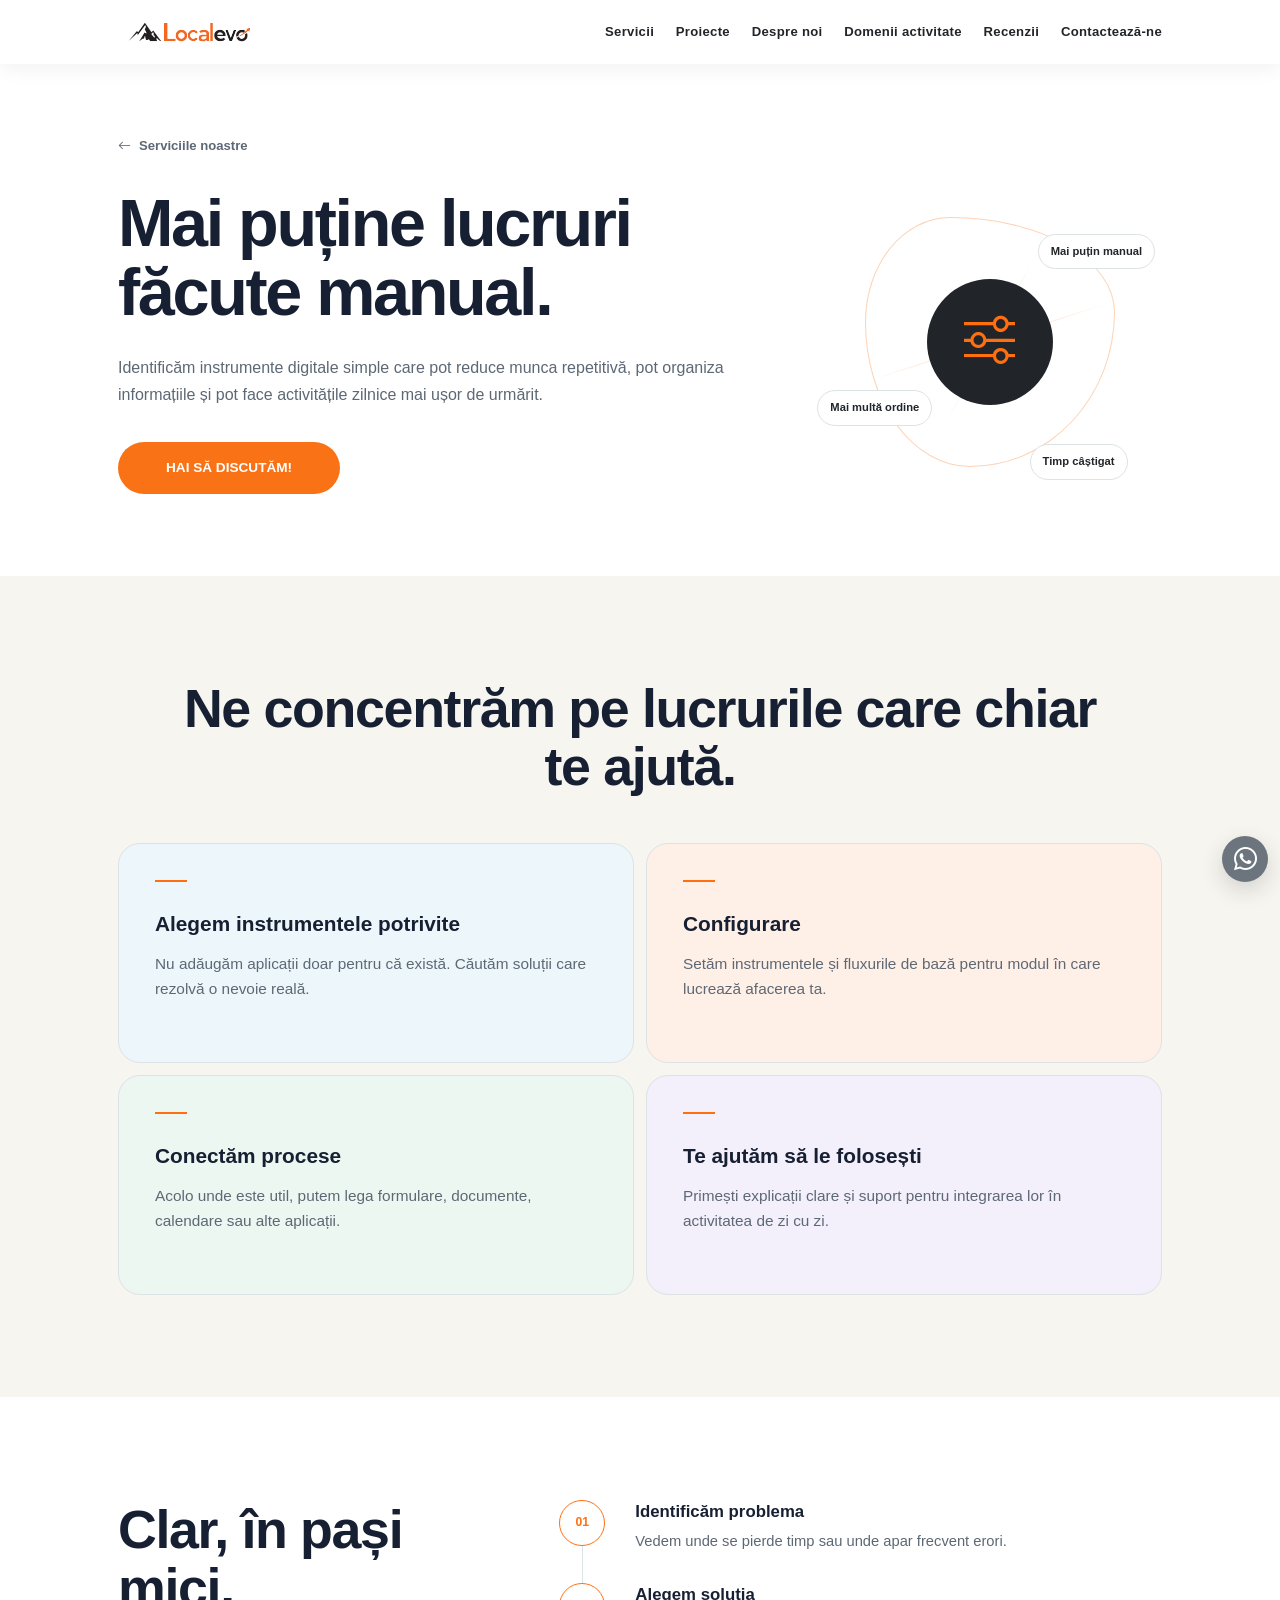
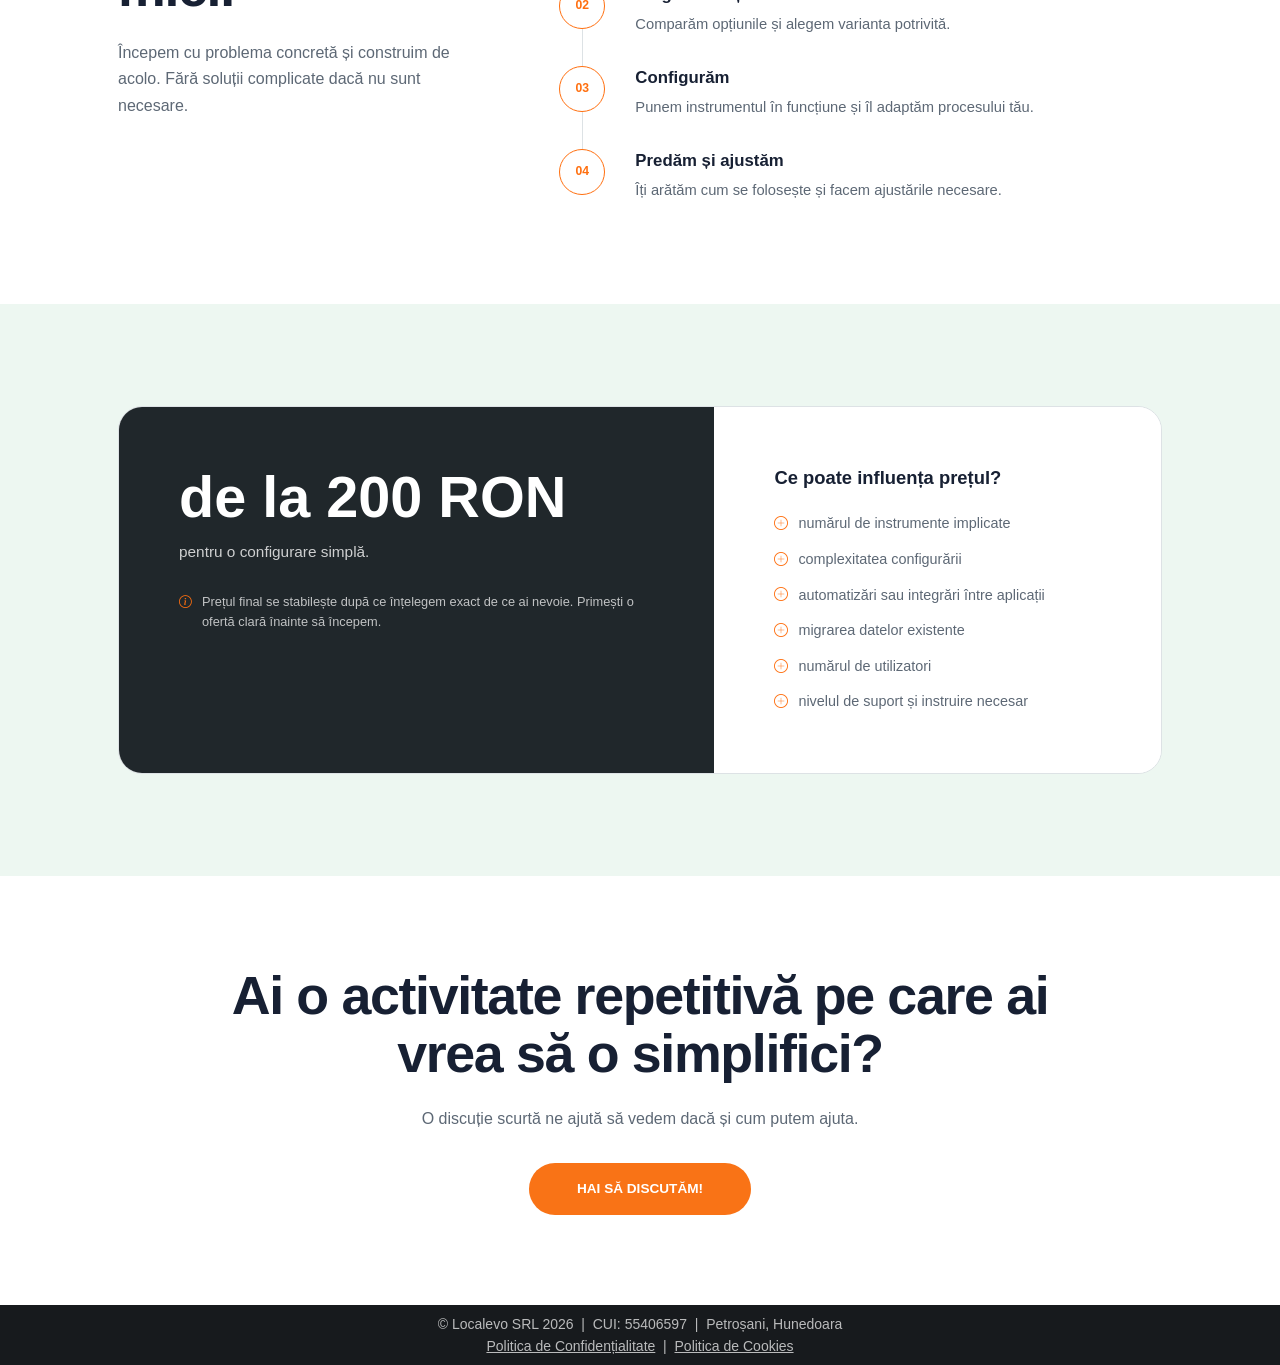
==== commit 65a8547c: "modificari" ====
--- a/instrumente-digitale.html
+++ b/instrumente-digitale.html
@@ -2,8 +2,6 @@
 
 <html lang="ro">
 
-
-
 <head>
 
     <meta charset="utf-8" />
@@ -14,13 +12,15 @@
 
     <link href="https://cdn.jsdelivr.net/npm/bootstrap-icons@1.5.0/font/bootstrap-icons.css" rel="stylesheet" />
 
-    <link href="https://fonts.googleapis.com/css2?family=Merriweather:wght@400;500;600&family=Merriweather+Sans:wght@500;600;700&display=swap"
+    <link
+
+        href="https://fonts.googleapis.com/css2?family=Merriweather:wght@400;500;600&family=Merriweather+Sans:wght@500;600;700&display=swap"
 
         rel="stylesheet" />
 
     <link href="css/styles.css?v=20260822-layout-final" rel="stylesheet" />
 
-    <link href="css/service-pages.css?v=20260911-4" rel="stylesheet" />
+    <link href="css/service-pages.css?v=20261006-layout-fix" rel="stylesheet" />
 
     <meta name="description"
 
@@ -28,14 +28,10 @@
 
     <title>Instrumente Digitale pentru Afaceri Mici | Localevo</title>
 
-
-
     <!-- SEO LOCALEVO START -->
 
     <link rel="canonical" href="https://localevo.ro/instrumente-digitale.html" />
 
-
-
     <meta property="og:locale" content="ro_RO" />
 
     <meta property="og:type" content="website" />
@@ -52,8 +48,6 @@
 
     <meta property="og:image" content="https://localevo.ro/assets/img/og-localevo.webp" />
 
-
-
     <meta name="twitter:card" content="summary_large_image" />
 
     <meta name="twitter:title" content="Instrumente digitale simple pentru afacerea ta | Localevo" />
@@ -64,8 +58,6 @@
 
     <meta name="twitter:image" content="https://localevo.ro/assets/img/og-localevo.webp" />
 
-
-
     <script type="application/ld+json">
 
 {
@@ -116,12 +108,8 @@
 
     <!-- SEO LOCALEVO END -->
 
-
-
 </head>
 
-
-
 <body id="page-top" class="service-page">
 
     <nav class="navbar navbar-expand-lg navbar-light fixed-top" id="mainNav">
@@ -143,25 +131,12 @@
             <div class="collapse navbar-collapse" id="navbarResponsive">
 
                 <ul class="navbar-nav ms-auto my-2 my-lg-0">
-
+                    <li class="nav-item"><a class="nav-link" href="index.html#serviciilenoastre">Servicii</a></li>
+                    <li class="nav-item"><a class="nav-link" href="index.html#portfoliulnostru">Proiecte</a></li>
                     <li class="nav-item"><a class="nav-link" href="index.html#desprenoi">Despre noi</a></li>
-
-                    <li class="nav-item"><a class="nav-link" href="index.html#serviciilenoastre">Serviciile noastre</a>
-
-                    </li>
-
-                    <li class="nav-item"><a class="nav-link" href="index.html#domeniiactivitate">Domenii activitate</a>
-
-                    </li>
-
+                    <li class="nav-item"><a class="nav-link" href="index.html#domeniiactivitate">Domenii activitate</a></li>
                     <li class="nav-item"><a class="nav-link" href="index.html#recenzii">Recenzii</a></li>
-
-                    <li class="nav-item"><a class="nav-link" href="index.html#portfoliulnostru">Colaborările noastre</a>
-
-                    </li>
-
                     <li class="nav-item"><a class="nav-link" href="index.html#contact">Contactează-ne</a></li>
-
                 </ul>
 
             </div>
@@ -170,8 +145,6 @@
 
     </nav>
 
-
-
     <header class="service-hero">
 
         <div class="service-hero__shape service-hero__shape--one" aria-hidden="true"></div>
@@ -188,29 +161,267 @@
 
             <div class="service-hero__grid">
 
+                <div class="service-hero__copy">
+
+                    <h1>Mai puține lucruri făcute manual.</h1>
+
+                    <p>Identificăm instrumente digitale simple care pot reduce munca repetitivă, pot organiza
+
+                        informațiile și pot face activitățile zilnice mai ușor de urmărit.</p>
+
+                    <a class="btn btn-primary btn-xl px-5 py-3" href="index.html#contact">Hai să discutăm!</a>
+
+                </div>
+
+                <div class="service-hero-visual service-hero-visual--digital" aria-hidden="true">
+
+                    <div class="service-hero-visual__ring"></div>
+
+                    <div class="service-hero-visual__icon"><i class="bi bi-sliders"></i></div>
+
+                    <span class="service-hero-visual__badge badge-one">Mai puțin manual</span>
+
+                    <span class="service-hero-visual__badge badge-two">Mai multă ordine</span>
+
+                    <span class="service-hero-visual__badge badge-three">Timp câștigat</span>
+
+                </div>
+
+            </div>
+
+        </div>
+
+    </header>
+
+    <main aria-label="Implementare instrumente digitale">
+
+        <section class="service-section service-section--light" aria-labelledby="ce-facem">
+
+            <div class="container px-4 px-lg-5">
+
+                <div class="service-section-heading">
+
+                    <h2 id="ce-facem">Ne concentrăm pe lucrurile care chiar te ajută.</h2>
+
+                </div>
+
+                <div class="service-detail-grid">
+
+                    <div class="service-detail-card">
+
+                        <span class="service-detail-card__dot" aria-hidden="true"></span>
+
+                        <h3>Alegem instrumentele potrivite</h3>
+
+                        <p>Nu adăugăm aplicații doar pentru că există. Căutăm soluții care rezolvă o nevoie reală.</p>
+
+                    </div>
+
+                    <div class="service-detail-card">
+
+                        <span class="service-detail-card__dot" aria-hidden="true"></span>
+
+                        <h3>Configurare</h3>
+
+                        <p>Setăm instrumentele și fluxurile de bază pentru modul în care lucrează afacerea ta.</p>
+
+                    </div>
+
+                    <div class="service-detail-card">
+
+                        <span class="service-detail-card__dot" aria-hidden="true"></span>
+
+                        <h3>Conectăm procese</h3>
+
+                        <p>Acolo unde este util, putem lega formulare, documente, calendare sau alte aplicații.</p>
+
+                    </div>
+
+                    <div class="service-detail-card">
+
+                        <span class="service-detail-card__dot" aria-hidden="true"></span>
+
+                        <h3>Te ajutăm să le folosești</h3>
+
+                        <p>Primești explicații clare și suport pentru integrarea lor în activitatea de zi cu zi.</p>
+
+                    </div>
+
+                </div>
+
+            </div>
+
+        </section>
+
+        <section class="service-section service-section--white" aria-labelledby="cum-lucram">
+
+            <div class="container px-4 px-lg-5">
+
+                <div class="service-split">
+
+                    <div class="service-section-heading service-section-heading--left">
+
+                        <h2 id="cum-lucram">Clar, în pași mici.</h2>
+
+                        <p>Începem cu problema concretă și construim de acolo. Fără soluții complicate dacă nu sunt
+
+                            necesare.</p>
+
+                    </div>
+
+                    <div class="service-process-list">
+
+                        <div class="service-process-step">
+
+                            <span class="service-process-step__number">01</span>
+
+                            <div>
+
+                                <h3>Identificăm problema</h3>
+
+                                <p>Vedem unde se pierde timp sau unde apar frecvent erori.</p>
+
+                            </div>
+
+                        </div>
+
+                        <div class="service-process-step">
+
+                            <span class="service-process-step__number">02</span>
+
+                            <div>
+
+                                <h3>Alegem soluția</h3>
+
+                                <p>Comparăm opțiunile și alegem varianta potrivită.</p>
+
+                            </div>
+
+                        </div>
+
+                        <div class="service-process-step">
+
+                            <span class="service-process-step__number">03</span>
+
+                            <div>
+
+                                <h3>Configurăm</h3>
+
+                                <p>Punem instrumentul în funcțiune și îl adaptăm procesului tău.</p>
+
+                            </div>
+
+                        </div>
+
+                        <div class="service-process-step">
+
+                            <span class="service-process-step__number">04</span>
+
+                            <div>
+
+                                <h3>Predăm și ajustăm</h3>
+
+                                <p>Îți arătăm cum se folosește și facem ajustările necesare.</p>
+
+                            </div>
+
+                        </div>
+
+                    </div>
+
+                </div>
+
+            </div>
+
+        </section>
+
+        <section class="service-section service-section--price" aria-labelledby="pret-serviciu">
+
+            <div class="container px-4 px-lg-5">
+
+                <div class="service-price-card">
+
+                    <div class="service-price-card__main">
+
+                        <h2 id="pret-serviciu">de la 200 RON</h2>
+
+                        <p>pentru o configurare simplă.</p>
+
+                        <div class="service-price-note">
+
+                            <i class="bi bi-info-circle"></i>
+
+                            <span>Prețul final se stabilește după ce înțelegem exact de ce ai nevoie. Primești o ofertă
+
+                                clară înainte să începem.</span>
+
+                        </div>
+
+                    </div>
+
+                    <div class="service-price-card__factors">
+
+                        <h3>Ce poate influența prețul?</h3>
+
+                        <ul>
+
+                            <li><i class="bi bi-plus-circle"></i><span>numărul de instrumente implicate</span></li>
+
+                            <li><i class="bi bi-plus-circle"></i><span>complexitatea configurării</span></li>
+
+                            <li><i class="bi bi-plus-circle"></i><span>automatizări sau integrări între aplicații</span>
+
+                            </li>
+
+                            <li><i class="bi bi-plus-circle"></i><span>migrarea datelor existente</span></li>
+
+                            <li><i class="bi bi-plus-circle"></i><span>numărul de utilizatori</span></li>
+
+                            <li><i class="bi bi-plus-circle"></i><span>nivelul de suport și instruire necesar</span>
+
+                            </li>
+
+                        </ul>
+
+                    </div>
+
+                </div>
+
+            </div>
+
+        </section>
+
+        <section class="service-section service-final-cta" aria-labelledby="cta-serviciu">
+
+            <div class="container px-4 px-lg-5 text-center">
+
+                <h2 id="cta-serviciu">Ai o activitate repetitivă pe care ai vrea să o simplifici?</h2>
+
+                <p>O discuție scurtă ne ajută să vedem dacă și cum putem ajuta.</p>
+
+                <a class="btn btn-primary btn-xl px-5 py-3" href="index.html#contact">Hai să discutăm!</a>
+
+            </div>
+
+        </section>
+
+    </main>
+
+    <footer class="bg-light py-2">
+
+        <div class="container px-4 px-lg-5">
+
+            <div class="small text-center text-muted">
+
+                <div>&copy; Localevo SRL 2026 &nbsp;|&nbsp; CUI: 55406597 &nbsp;|&nbsp; Petroșani, Hunedoara</div>
+
                 <div>
 
-                    <h1>Mai puține lucruri făcute manual.</h1>
-
-                    <p>Identificăm instrumente digitale simple care pot reduce munca repetitivă, pot organiza
-
-                        informațiile și pot face activitățile zilnice mai ușor de urmărit.</p>
-
-                    <a class="btn btn-primary btn-xl px-5 py-3" href="index.html#contact">Hai să discutăm!</a>
-
-                </div>
-
-                <div class="service-hero-visual service-hero-visual--digital" aria-hidden="true">
-
-                    <div class="service-hero-visual__ring"></div>
-
-                    <div class="service-hero-visual__icon"><i class="bi bi-sliders"></i></div>
-
-                    <span class="service-hero-visual__badge badge-one">Mai puțin manual</span>
-
-                    <span class="service-hero-visual__badge badge-two">Mai multă ordine</span>
-
-                    <span class="service-hero-visual__badge badge-three">Timp câștigat</span>
+                    <a href="politica-confidentialitate.html">Politica de Confidențialitate</a>
+
+                    &nbsp;|&nbsp;
+
+                    <a href="politica-cookies.html">Politica de Cookies</a>
 
                 </div>
 
@@ -218,260 +429,8 @@
 
         </div>
 
-    </header>
-
-
-
-    <main aria-label="Implementare instrumente digitale">
-
-        <section class="service-section service-section--light" aria-labelledby="ce-facem">
-
-            <div class="container px-4 px-lg-5">
-
-                <div class="service-section-heading">
-
-                    <h2 id="ce-facem">Ne concentrăm pe lucrurile care chiar te ajută.</h2>
-
-                    <hr class="divider" />
-
-                </div>
-
-                <div class="service-detail-grid">
-
-                    <div class="service-detail-card">
-
-                        <span class="service-detail-card__dot" aria-hidden="true"></span>
-
-                        <h3>Alegem instrumentele potrivite</h3>
-
-                        <p>Nu adăugăm aplicații doar pentru că există. Căutăm soluții care rezolvă o nevoie reală.</p>
-
-                    </div>
-
-                    <div class="service-detail-card">
-
-                        <span class="service-detail-card__dot" aria-hidden="true"></span>
-
-                        <h3>Configurare</h3>
-
-                        <p>Setăm instrumentele și fluxurile de bază pentru modul în care lucrează afacerea ta.</p>
-
-                    </div>
-
-                    <div class="service-detail-card">
-
-                        <span class="service-detail-card__dot" aria-hidden="true"></span>
-
-                        <h3>Conectăm procese</h3>
-
-                        <p>Acolo unde este util, putem lega formulare, documente, calendare sau alte aplicații.</p>
-
-                    </div>
-
-                    <div class="service-detail-card">
-
-                        <span class="service-detail-card__dot" aria-hidden="true"></span>
-
-                        <h3>Te ajutăm să le folosești</h3>
-
-                        <p>Primești explicații clare și suport pentru integrarea lor în activitatea de zi cu zi.</p>
-
-                    </div>
-
-                </div>
-
-            </div>
-
-        </section>
-
-
-
-        <section class="service-section service-section--white" aria-labelledby="cum-lucram">
-
-            <div class="container px-4 px-lg-5">
-
-                <div class="service-split">
-
-                    <div class="service-section-heading service-section-heading--left">
-
-                        <h2 id="cum-lucram">Clar, în pași mici.</h2>
-
-                        <p>Începem cu problema concretă și construim de acolo. Fără soluții complicate dacă nu sunt
-
-                            necesare.</p>
-
-                    </div>
-
-                    <div class="service-process-list">
-
-                        <div class="service-process-step">
-
-                            <span class="service-process-step__number">01</span>
-
-                            <div>
-
-                                <h3>Identificăm problema</h3>
-
-                                <p>Vedem unde se pierde timp sau unde apar frecvent erori.</p>
-
-                            </div>
-
-                        </div>
-
-                        <div class="service-process-step">
-
-                            <span class="service-process-step__number">02</span>
-
-                            <div>
-
-                                <h3>Alegem soluția</h3>
-
-                                <p>Comparăm opțiunile și alegem varianta potrivită.</p>
-
-                            </div>
-
-                        </div>
-
-                        <div class="service-process-step">
-
-                            <span class="service-process-step__number">03</span>
-
-                            <div>
-
-                                <h3>Configurăm</h3>
-
-                                <p>Punem instrumentul în funcțiune și îl adaptăm procesului tău.</p>
-
-                            </div>
-
-                        </div>
-
-                        <div class="service-process-step">
-
-                            <span class="service-process-step__number">04</span>
-
-                            <div>
-
-                                <h3>Predăm și ajustăm</h3>
-
-                                <p>Îți arătăm cum se folosește și facem ajustările necesare.</p>
-
-                            </div>
-
-                        </div>
-
-                    </div>
-
-                </div>
-
-            </div>
-
-        </section>
-
-
-
-        <section class="service-section service-section--price" aria-labelledby="pret-serviciu">
-
-            <div class="container px-4 px-lg-5">
-
-                <div class="service-price-card">
-
-                    <div class="service-price-card__main">
-
-                        <h2 id="pret-serviciu">de la 200 RON</h2>
-
-                        <p>pentru o configurare simplă.</p>
-
-                        <div class="service-price-note">
-
-                            <i class="bi bi-info-circle"></i>
-
-                            <span>Prețul final se stabilește după ce înțelegem exact de ce ai nevoie. Primești o ofertă
-
-                                clară înainte să începem.</span>
-
-                        </div>
-
-                    </div>
-
-                    <div class="service-price-card__factors">
-
-                        <h3>Ce poate influența prețul?</h3>
-
-                        <ul>
-
-                            <li><i class="bi bi-plus-circle"></i><span>numărul de instrumente implicate</span></li>
-
-                            <li><i class="bi bi-plus-circle"></i><span>complexitatea configurării</span></li>
-
-                            <li><i class="bi bi-plus-circle"></i><span>automatizări sau integrări între aplicații</span>
-
-                            </li>
-
-                            <li><i class="bi bi-plus-circle"></i><span>migrarea datelor existente</span></li>
-
-                            <li><i class="bi bi-plus-circle"></i><span>numărul de utilizatori</span></li>
-
-                            <li><i class="bi bi-plus-circle"></i><span>nivelul de suport și instruire necesar</span>
-
-                            </li>
-
-                        </ul>
-
-                    </div>
-
-                </div>
-
-            </div>
-
-        </section>
-
-
-
-        <section class="service-section service-final-cta" aria-labelledby="cta-serviciu">
-
-            <div class="container px-4 px-lg-5 text-center">
-
-                <h2 id="cta-serviciu">Ai o activitate repetitivă pe care ai vrea să o simplifici?</h2>
-
-                <p>O discuție scurtă ne ajută să vedem dacă și cum putem ajuta.</p>
-
-                <a class="btn btn-primary btn-xl px-5 py-3" href="index.html#contact">Hai să discutăm!</a>
-
-            </div>
-
-        </section>
-
-    </main>
-
-
-
-    <footer class="bg-light py-2">
-
-        <div class="container px-4 px-lg-5">
-
-            <div class="small text-center text-muted">
-
-                <div>&copy; Localevo SRL 2026 &nbsp;|&nbsp; CUI: 55406597 &nbsp;|&nbsp; Petroșani, Hunedoara</div>
-
-                <div>
-
-                    <a href="politica-confidentialitate.html">Politica de Confidențialitate</a>
-
-                    &nbsp;|&nbsp;
-
-                    <a href="politica-cookies.html">Politica de Cookies</a>
-
-                </div>
-
-            </div>
-
-        </div>
-
     </footer>
 
-
-
     <a href="https://wa.me/40764804090" class="whatsapp-float" target="_blank" rel="noopener noreferrer"
 
         aria-label="WhatsApp">
@@ -480,9 +439,7 @@
 
     </a>
 
-
-
-        <script src="https://cdn.jsdelivr.net/npm/bootstrap@5.2.3/dist/js/bootstrap.bundle.min.js"></script>
+    <script src="https://cdn.jsdelivr.net/npm/bootstrap@5.2.3/dist/js/bootstrap.bundle.min.js"></script>
 
     <script src="js/scripts.js"></script>
 
@@ -490,4 +447,4 @@
 
 </body>
 
-</html>+</html>
--- a/css/service-pages.css
+++ b/css/service-pages.css
@@ -1,2416 +1,200 @@
-
-
-/* =========================================================
-
-   LOCALEVO — PAGINI SERVICII
-
-   Extensie vizuală pentru website.html, social-media.html,
-
-   instrumente-digitale.html și organizare.html
-
-========================================================= */
-
-
-
+/* Localevo — service pages */
 .service-page {
-
-    background: #fff;
-
-}
-
-
-
-.service-page #mainNav {
-
-    background-color: rgba(255, 255, 255, 0.97);
-
-    box-shadow: 0 1px 18px rgba(33, 37, 41, 0.08);
-
-}
-
-
-
-.service-page #mainNav .navbar-nav .nav-item .nav-link {
-
-    color: #343a40;
-
-}
-
-
-
-.service-page #mainNav .navbar-nav .nav-item .nav-link:hover {
-
-    color: var(--localevo-primary);
-
-}
-
-
-
-.service-hero {
-
-    position: relative;
-
-    overflow: hidden;
-
-    padding: 150px 0 95px;
-
-    background: #EEF6F0;
-
-}
-
-
-
-.service-hero__inner {
-
-    position: relative;
-
-    z-index: 2;
-
-}
-
-
-
-.service-back-link {
-
-    display: inline-flex;
-
-    align-items: center;
-
-    gap: 8px;
-
-    margin-bottom: 36px;
-
-    color: #5f6870;
-
-    text-decoration: none;
-
-    font-family: var(--localevo-font-heading);
-
-    font-size: 0.82rem;
-
-    font-weight: 700;
-
-}
-
-
-
-.service-back-link:hover {
-
-    color: var(--localevo-primary);
-
-}
-
-
-
-.service-hero__grid {
-
-    display: grid;
-
-    grid-template-columns: minmax(0, 1.15fr) minmax(340px, 0.85fr);
-
-    align-items: center;
-
-    gap: 72px;
-
-}
-
-
-
-.service-eyebrow,
-
-.service-section-kicker {
-
-    display: inline-flex;
-
-    align-items: center;
-
-    gap: 8px;
-
-    color: var(--localevo-primary);
-
-    font-family: var(--localevo-font-heading);
-
-    font-size: 0.78rem;
-
-    font-weight: 700;
-
-    letter-spacing: 0.07em;
-
-    text-transform: uppercase;
-
-}
-
-
-
-.service-eyebrow {
-
-    margin-bottom: 18px;
-
-}
-
-
-
-.service-eyebrow i {
-
-    font-size: 1rem;
-
-}
-
-
-
-.service-hero h1 {
-
-    max-width: 720px;
-
-    margin-bottom: 22px;
-
-    color: var(--localevo-dark);
-
-    font-family: var(--localevo-font-heading);
-
-    font-size: clamp(2.45rem, 5vw, 4.65rem);
-
-    font-weight: 700;
-
-    line-height: 1.03;
-
-    letter-spacing: -0.035em;
-
-}
-
-
-
-.service-hero p {
-
-    max-width: 640px;
-
-    margin-bottom: 30px;
-
-    color: #5f6870;
-
-    font-family: var(--localevo-font-body);
-
-    font-size: 1rem;
-
-    line-height: 1.7;
-
-}
-
-
-
-.service-hero-visual {
-
-    position: relative;
-
-    min-height: 390px;
-
-    display: grid;
-
-    place-items: center;
-
-}
-
-
-
-.service-hero-visual__ring {
-
-    width: 310px;
-
-    height: 310px;
-
-    border: 1px solid rgba(249, 115, 22, 0.42);
-
-    border-radius: 50%;
-
-    box-shadow:
-
-        0 0 0 32px rgba(255,255,255,.45),
-
-        0 0 0 64px rgba(249,115,22,.05);
-
-}
-
-
-
-.service-hero-visual__icon {
-
-    position: absolute;
-
-    width: 150px;
-
-    height: 150px;
-
-    border-radius: 34px;
-
-    display: grid;
-
-    place-items: center;
-
-    background: var(--localevo-dark);
-
-    box-shadow: 0 25px 55px rgba(33,37,41,.18);
-
-    transform: rotate(-4deg);
-
-}
-
-
-
-.service-hero-visual__icon i {
-
-    color: var(--localevo-primary);
-
-    font-size: 4.2rem;
-
-    transform: rotate(4deg);
-
-}
-
-
-
-.service-hero-visual__badge {
-
-    position: absolute;
-
-    padding: 10px 15px;
-
-    border-radius: 999px;
-
-    background: #fff;
-
-    box-shadow: 0 12px 30px rgba(33,37,41,.09);
-
-    color: #343a40;
-
-    font-family: var(--localevo-font-heading);
-
-    font-size: .76rem;
-
-    font-weight: 700;
-
-}
-
-
-
-.badge-one { top: 56px; right: 10px; }
-
-.badge-two { bottom: 65px; left: 5px; }
-
-.badge-three { bottom: 30px; right: 42px; }
-
-
-
-.service-hero__shape {
-
-    position: absolute;
-
-    border-radius: 50%;
-
-    pointer-events: none;
-
-}
-
-
-
-.service-hero__shape--one {
-
-    width: 380px;
-
-    height: 380px;
-
-    right: -170px;
-
-    top: -100px;
-
-    background: rgba(249,115,22,.08);
-
-}
-
-
-
-.service-hero__shape--two {
-
-    width: 220px;
-
-    height: 220px;
-
-    left: -90px;
-
-    bottom: -105px;
-
-    background: rgba(33,37,41,.04);
-
-}
-
-
-
-.service-section {
-
-    padding: 88px 0;
-
-}
-
-
-
-.service-section--light {
-
-    background: #F8F9FA;
-
-}
-
-
-
-.service-section--white {
-
-    background: #fff;
-
-}
-
-
-
-.service-section-heading {
-
-    max-width: 690px;
-
-    margin: 0 auto 42px;
-
-    text-align: center;
-
-}
-
-
-
-.service-section-heading--left {
-
-    margin: 0;
-
-    text-align: left;
-
-}
-
-
-
-.service-section-heading h2,
-
-.service-final-cta h2 {
-
-    margin-top: 10px;
-
-    color: var(--localevo-dark);
-
-    font-family: var(--localevo-font-heading);
-
-    font-size: clamp(1.8rem, 3vw, 2.65rem);
-
-    font-weight: 700;
-
-    line-height: 1.12;
-
-}
-
-
-
-.service-section-heading p,
-
-.service-final-cta p {
-
-    color: #5f6870;
-
-    font-family: var(--localevo-font-body);
-
-    font-size: .94rem;
-
-    line-height: 1.65;
-
-}
-
-
-
-.service-detail-grid {
-
-    display: grid;
-
-    grid-template-columns: repeat(2, minmax(0, 1fr));
-
-    gap: 24px;
-
-}
-
-
-
-.service-detail-card {
-
-    position: relative;
-
-    min-height: 205px;
-
-    padding: 32px;
-
-    border-radius: 18px;
-
-    overflow: hidden;
-
-    background: var(--localevo-dark);
-
-    box-shadow: 0 18px 40px rgba(33,37,41,.08);
-
-}
-
-
-
-.service-detail-card::after {
-
-    content: "";
-
-    position: absolute;
-
-    width: 92px;
-
-    height: 92px;
-
-    right: -30px;
-
-    bottom: -38px;
-
-    border-radius: 50%;
-
-    border: 1px solid rgba(249,115,22,.3);
-
-}
-
-
-
-.service-detail-card__dot {
-
-    display: block;
-
-    width: 10px;
-
-    height: 10px;
-
-    margin-bottom: 22px;
-
-    border-radius: 50%;
-
-    background: var(--localevo-primary);
-
-}
-
-
-
-.service-detail-card h3 {
-
-    margin-bottom: 12px;
-
-    color: #fff;
-
-    font-family: var(--localevo-font-heading);
-
-    font-size: 1.05rem;
-
-    font-weight: 700;
-
-}
-
-
-
-.service-detail-card p {
-
-    margin: 0;
-
-    color: rgba(255,255,255,.78);
-
-    font-family: var(--localevo-font-body);
-
-    font-size: .88rem;
-
-    line-height: 1.55;
-
-}
-
-
-
-.service-split {
-
-    display: grid;
-
-    grid-template-columns: .8fr 1.2fr;
-
-    gap: 80px;
-
-    align-items: start;
-
-}
-
-
-
-.service-process-list {
-
-    position: relative;
-
-}
-
-
-
-.service-process-list::before {
-
-    content: "";
-
-    position: absolute;
-
-    left: 22px;
-
-    top: 22px;
-
-    bottom: 22px;
-
-    width: 1px;
-
-    background: rgba(249,115,22,.28);
-
-}
-
-
-
-.service-process-step {
-
-    position: relative;
-
-    display: grid;
-
-    grid-template-columns: 45px 1fr;
-
-    gap: 22px;
-
-    padding: 0 0 28px;
-
-}
-
-
-
-.service-process-step:last-child {
-
-    padding-bottom: 0;
-
-}
-
-
-
-.service-process-step__number {
-
-    position: relative;
-
-    z-index: 2;
-
-    width: 45px;
-
-    height: 45px;
-
-    border-radius: 50%;
-
-    display: grid;
-
-    place-items: center;
-
-    background: #EEF6F0;
-
-    border: 1px solid rgba(249,115,22,.28);
-
-    color: var(--localevo-primary);
-
-    font-family: var(--localevo-font-heading);
-
-    font-size: .7rem;
-
-    font-weight: 700;
-
-}
-
-
-
-.service-process-step h3 {
-
-    margin: 4px 0 7px;
-
-    color: var(--localevo-dark);
-
-    font-family: var(--localevo-font-heading);
-
-    font-size: .96rem;
-
-    font-weight: 700;
-
-}
-
-
-
-.service-process-step p {
-
-    margin: 0;
-
-    color: #677078;
-
-    font-family: var(--localevo-font-body);
-
-    font-size: .86rem;
-
-    line-height: 1.5;
-
-}
-
-
-
-.service-section--price {
-
-    background: #EEF6F0;
-
-}
-
-
-
-.service-price-card {
-
-    display: grid;
-
-    grid-template-columns: .85fr 1.15fr;
-
-    overflow: hidden;
-
-    border-radius: 22px;
-
-    background: #fff;
-
-    box-shadow: 0 22px 55px rgba(33,37,41,.09);
-
-}
-
-
-
-.service-price-card__main {
-
-    padding: 42px;
-
-    background: var(--localevo-dark);
-
-}
-
-
-
-.service-price-card__main h2 {
-
-    margin: 11px 0 8px;
-
-    color: #fff;
-
-    font-family: var(--localevo-font-heading);
-
-    font-size: clamp(2rem, 4vw, 3.4rem);
-
-    font-weight: 700;
-
-}
-
-
-
-.service-price-card__main > p {
-
-    margin-bottom: 25px;
-
-    color: rgba(255,255,255,.72);
-
-    font-family: var(--localevo-font-body);
-
-    font-size: .9rem;
-
-}
-
-
-
-.service-price-note {
-
-    display: flex;
-
-    gap: 11px;
-
-    padding-top: 20px;
-
-    border-top: 1px solid rgba(255,255,255,.14);
-
-    color: rgba(255,255,255,.72);
-
-    font-family: var(--localevo-font-body);
-
-    font-size: .78rem;
-
-    line-height: 1.48;
-
-}
-
-
-
-.service-price-note i {
-
-    flex: 0 0 auto;
-
-    margin-top: 2px;
-
-    color: var(--localevo-primary);
-
-}
-
-
-
-.service-price-card__factors {
-
-    padding: 42px;
-
-}
-
-
-
-.service-price-card__factors h3 {
-
-    margin-bottom: 22px;
-
-    color: var(--localevo-dark);
-
-    font-family: var(--localevo-font-heading);
-
-    font-size: 1.05rem;
-
-    font-weight: 700;
-
-}
-
-
-
-.service-price-card__factors ul {
-
-    display: grid;
-
-    grid-template-columns: repeat(2, minmax(0,1fr));
-
-    gap: 14px 22px;
-
-    padding: 0;
-
-    margin: 0;
-
-    list-style: none;
-
-}
-
-
-
-.service-price-card__factors li {
-
-    display: flex;
-
-    gap: 10px;
-
-    align-items: flex-start;
-
-    color: #5f6870;
-
-    font-family: var(--localevo-font-body);
-
-    font-size: .84rem;
-
-    line-height: 1.45;
-
-}
-
-
-
-.service-price-card__factors i {
-
-    margin-top: 2px;
-
-    color: var(--localevo-primary);
-
-}
-
-
-
-.service-final-cta {
-
-    background: #fff;
-
-}
-
-
-
-.service-final-cta .container {
-
-    max-width: 790px;
-
-}
-
-
-
-.service-final-cta h2 {
-
-    margin: 10px auto 14px;
-
-}
-
-
-
-.service-final-cta p {
-
-    margin-bottom: 27px;
-
-}
-
-
-
-@media (max-width: 991.98px) {
-
-    .service-hero__grid {
-
-        grid-template-columns: 1fr;
-
-        gap: 30px;
-
-    }
-
-
-
-    .service-hero-visual {
-
-        min-height: 300px;
-
-    }
-
-
-
-    .service-hero-visual__ring {
-
-        width: 235px;
-
-        height: 235px;
-
-    }
-
-
-
-    .service-hero-visual__icon {
-
-        width: 122px;
-
-        height: 122px;
-
-    }
-
-
-
-    .service-hero-visual__icon i {
-
-        font-size: 3.4rem;
-
-    }
-
-
-
-    .service-split,
-
-    .service-price-card {
-
-        grid-template-columns: 1fr;
-
-        gap: 42px;
-
-    }
-
-
-
-    .service-price-card {
-
-        gap: 0;
-
-    }
-
-}
-
-
-
-@media (max-width: 767.98px) {
-
-    .service-hero {
-
-        padding: 120px 0 65px;
-
-    }
-
-
-
-    .service-back-link {
-
-        margin-bottom: 24px;
-
-    }
-
-
-
-    .service-hero h1 {
-
-        font-size: clamp(2rem, 10vw, 3rem);
-
-    }
-
-
-
-    .service-hero p {
-
-        font-size: .9rem;
-
-    }
-
-
-
-    .service-detail-grid {
-
-        grid-template-columns: 1fr;
-
-    }
-
-
-
-    .service-section {
-
-        padding: 64px 0;
-
-    }
-
-
-
-    .service-split {
-
-        gap: 36px;
-
-    }
-
-
-
-    .service-price-card__main,
-
-    .service-price-card__factors {
-
-        padding: 30px 24px;
-
-    }
-
-
-
-    .service-price-card__factors ul {
-
-        grid-template-columns: 1fr;
-
-    }
-
-
-
-    .service-hero-visual {
-
-        min-height: 255px;
-
-    }
-
-
-
-    .badge-one { top: 28px; right: 5px; }
-
-    .badge-two { bottom: 38px; left: 0; }
-
-    .badge-three { bottom: 8px; right: 28px; }
-
-}
-
-
-
-/* =========================================================
-
-   MOBILE OPTIMIZATION — service pages
-
-========================================================= */
-
-
-
-@media (max-width: 767.98px) {
-
-    .service-page {
-
-        overflow-x: hidden;
-
-    }
-
-
-
-    .service-page #mainNav .container {
-
-        padding-left: 1rem !important;
-
-        padding-right: 1rem !important;
-
-    }
-
-
-
-    .service-page #mainNav .navbar-logo {
-
-        max-width: 145px;
-
-        height: auto;
-
-    }
-
-
-
-    .service-page #mainNav .navbar-collapse {
-
-        margin-top: .65rem;
-
-        padding: .75rem 0 1rem;
-
-    }
-
-
-
-    .service-page #mainNav .nav-link {
-
-        padding-top: .7rem;
-
-        padding-bottom: .7rem;
-
-    }
-
-
-
-    .service-hero {
-
-        padding-top: 112px;
-
-        padding-bottom: 54px;
-
-    }
-
-
-
-    .service-hero__inner {
-
-        padding-left: 1.15rem !important;
-
-        padding-right: 1.15rem !important;
-
-    }
-
-
-
-    .service-back-link {
-
-        margin-bottom: 18px;
-
-        font-size: .76rem;
-
-    }
-
-
-
-    .service-eyebrow {
-
-        margin-bottom: 13px;
-
-        font-size: .72rem;
-
-    }
-
-
-
-    .service-hero h1 {
-
-        max-width: 100%;
-
-        margin-bottom: 16px;
-
-        font-size: clamp(2rem, 9.5vw, 2.8rem);
-
-        line-height: 1.06;
-
-        letter-spacing: -0.025em;
-
-    }
-
-
-
-    .service-hero p {
-
-        max-width: 100%;
-
-        margin-bottom: 23px;
-
-        font-size: .91rem;
-
-        line-height: 1.62;
-
-    }
-
-
-
-    .service-hero .btn,
-
-    .service-final-cta .btn {
-
-        width: 100%;
-
-        max-width: 360px;
-
-        min-height: 50px;
-
-        display: inline-flex;
-
-        align-items: center;
-
-        justify-content: center;
-
-        padding: .9rem 1.25rem !important;
-
-    }
-
-
-
-    .service-hero__grid {
-
-        gap: 22px;
-
-    }
-
-
-
-    .service-hero-visual {
-
-        min-height: 220px;
-
-        margin-top: 4px;
-
-    }
-
-
-
-    .service-hero-visual__ring {
-
-        width: 180px;
-
-        height: 180px;
-
-        box-shadow:
-
-            0 0 0 22px rgba(255,255,255,.4),
-
-            0 0 0 42px rgba(249,115,22,.045);
-
-    }
-
-
-
-    .service-hero-visual__icon {
-
-        width: 94px;
-
-        height: 94px;
-
-        border-radius: 24px;
-
-    }
-
-
-
-    .service-hero-visual__icon i {
-
-        font-size: 2.65rem;
-
-    }
-
-
-
-    .service-hero-visual__badge {
-
-        padding: 7px 10px;
-
-        font-size: .65rem;
-
-    }
-
-
-
-    .badge-one { top: 22px; right: 8px; }
-
-    .badge-two { bottom: 34px; left: 4px; }
-
-    .badge-three { bottom: 4px; right: 20px; }
-
-
-
-    .service-section {
-
-        padding: 56px 0;
-
-    }
-
-
-
-    .service-section .container {
-
-        padding-left: 1.15rem !important;
-
-        padding-right: 1.15rem !important;
-
-    }
-
-
-
-    .service-section-heading {
-
-        margin-bottom: 30px;
-
-    }
-
-
-
-    .service-section-heading h2,
-
-    .service-final-cta h2 {
-
-        margin-top: 8px;
-
-        font-size: clamp(1.7rem, 7vw, 2.15rem);
-
-        line-height: 1.12;
-
-    }
-
-
-
-    .service-section-heading p,
-
-    .service-final-cta p {
-
-        font-size: .9rem;
-
-        line-height: 1.58;
-
-    }
-
-
-
-    .service-detail-grid {
-
-        gap: 16px;
-
-    }
-
-
-
-    .service-detail-card {
-
-        min-height: 0;
-
-        padding: 24px 22px;
-
-        border-radius: 16px;
-
-    }
-
-
-
-    .service-detail-card__dot {
-
-        margin-bottom: 16px;
-
-    }
-
-
-
-    .service-detail-card h3 {
-
-        font-size: 1rem;
-
-    }
-
-
-
-    .service-detail-card p {
-
-        font-size: .86rem;
-
-        line-height: 1.52;
-
-    }
-
-
-
-    .service-split {
-
-        gap: 30px;
-
-    }
-
-
-
-    .service-process-step {
-
-        grid-template-columns: 40px 1fr;
-
-        gap: 16px;
-
-        padding-bottom: 24px;
-
-    }
-
-
-
-    .service-process-list::before {
-
-        left: 19px;
-
-        top: 20px;
-
-        bottom: 20px;
-
-    }
-
-
-
-    .service-process-step__number {
-
-        width: 40px;
-
-        height: 40px;
-
-        font-size: .66rem;
-
-    }
-
-
-
-    .service-process-step h3 {
-
-        margin-top: 2px;
-
-        font-size: .94rem;
-
-    }
-
-
-
-    .service-process-step p {
-
-        font-size: .84rem;
-
-        line-height: 1.48;
-
-    }
-
-
-
-    .service-price-card {
-
-        border-radius: 18px;
-
-    }
-
-
-
-    .service-price-card__main,
-
-    .service-price-card__factors {
-
-        padding: 27px 22px;
-
-    }
-
-
-
-    .service-price-card__main h2 {
-
-        margin-top: 8px;
-
-        font-size: clamp(2rem, 9vw, 2.75rem);
-
-    }
-
-
-
-    .service-price-card__main > p {
-
-        font-size: .86rem;
-
-        margin-bottom: 20px;
-
-    }
-
-
-
-    .service-price-note {
-
-        font-size: .76rem;
-
-    }
-
-
-
-    .service-price-card__factors h3 {
-
-        margin-bottom: 18px;
-
-        font-size: 1rem;
-
-    }
-
-
-
-    .service-price-card__factors ul {
-
-        gap: 12px;
-
-    }
-
-
-
-    .service-price-card__factors li {
-
-        font-size: .82rem;
-
-    }
-
-
-
-    .service-final-cta {
-
-        padding-top: 54px;
-
-        padding-bottom: 64px;
-
-    }
-
-
-
-    .whatsapp-float {
-
-        right: 14px !important;
-
-        bottom: 14px !important;
-
-    }
-
-
-
-    .whatsapp-float span {
-
-        display: none;
-
-    }
-
-}
-
-
-
-@media (max-width: 390px) {
-
-    .service-hero h1 {
-
-        font-size: 1.95rem;
-
-    }
-
-
-
-    .service-hero-visual {
-
-        min-height: 205px;
-
-    }
-
-
-
-    .service-hero-visual__ring {
-
-        width: 160px;
-
-        height: 160px;
-
-    }
-
-
-
-    .service-hero-visual__icon {
-
-        width: 86px;
-
-        height: 86px;
-
-    }
-
-
-
-    .service-detail-card,
-
-    .service-price-card__main,
-
-    .service-price-card__factors {
-
-        padding-left: 19px;
-
-        padding-right: 19px;
-
-    }
-
-}
-
-
-
-
-
-
-
-/* LOCALEVO TYPOGRAPHY ALIGNMENT — MAIN PAGE
-
-   Folosește aceleași variabile tipografice definite în styles.css.
-
-*/
-
-.service-hero h1 {
-
-    font-family: var(--localevo-font-heading);
-
-    font-size: var(--localevo-title-section);
-
-    font-weight: 700;
-
-    line-height: 1.2;
-
-    letter-spacing: normal;
-
-}
-
-
-
-.service-hero p,
-
-.service-section-heading p,
-
-.service-final-cta p {
-
-    font-family: var(--localevo-font-body);
-
-    font-size: var(--localevo-text);
-
-    line-height: var(--localevo-line-body);
-
-}
-
-
-
-.service-section-heading h2,
-
-.service-final-cta h2 {
-
-    font-family: var(--localevo-font-heading);
-
-    font-size: var(--localevo-title-section);
-
-    font-weight: 700;
-
-    line-height: 1.2;
-
-}
-
-
-
-.service-detail-card h3,
-
-.service-price-card__factors h3 {
-
-    font-family: var(--localevo-font-heading);
-
-    font-size: var(--localevo-title-card);
-
-    font-weight: 700;
-
-    line-height: var(--localevo-line-compact);
-
-}
-
-
-
-.service-detail-card p,
-
-.service-process-step p,
-
-.service-price-card__main > p,
-
-.service-price-card__factors li {
-
-    font-family: var(--localevo-font-body);
-
-    font-size: var(--localevo-text-small);
-
-    line-height: var(--localevo-line-body);
-
-}
-
-
-
-.service-process-step h3 {
-
-    font-family: var(--localevo-font-heading);
-
-    font-size: var(--localevo-title-small);
-
-    font-weight: 700;
-
-    line-height: var(--localevo-line-compact);
-
-}
-
-
-
-/* Prețul rămâne evidențiat, dar nu supradimensionat. */
-
-.service-price-card__main h2 {
-
-    font-family: var(--localevo-font-heading);
-
-    font-size: var(--localevo-title-section);
-
-    font-weight: 700;
-
-    line-height: 1.2;
-
-}
-
-
-
-/* Etichetele de tip "sprânceană" au fost eliminate din HTML. */
-
-.service-eyebrow,
-
-.service-section-kicker {
-
-    display: none !important;
-
-}
-
-
-
-@media (max-width: 575.98px) {
-
-    .service-hero h1,
-
-    .service-section-heading h2,
-
-    .service-final-cta h2,
-
-    .service-price-card__main h2 {
-
-        font-size: var(--localevo-title-section);
-
-        line-height: 1.2;
-
-    }
-
-
-
-    .service-hero p,
-
-    .service-section-heading p,
-
-    .service-final-cta p {
-
-        font-size: var(--localevo-text);
-
-        line-height: 1.5;
-
-    }
-
-
-
-    .service-detail-card h3,
-
-    .service-price-card__factors h3 {
-
-        font-size: var(--localevo-title-card);
-
-    }
-
-
-
-    .service-process-step h3 {
-
-        font-size: var(--localevo-title-small);
-
-    }
-
-
-
-    .service-detail-card p,
-
-    .service-process-step p,
-
-    .service-price-card__main > p,
-
-    .service-price-card__factors li {
-
-        font-size: var(--localevo-text-small);
-
-        line-height: 1.5;
-
-    }
-
-}
-
-
-
-
-
-/* MOBILE HERO ORDER — CTA AFTER GRAPHIC
-
-   Pe mobil ordinea devine:
-
-   titlu + descriere -> grafică -> buton CTA.
-
-*/
-
-@media (max-width: 767.98px) {
-
-    .service-hero__grid {
-
-        display: contents;
-
-    }
-
-
-
-    .service-hero__inner {
-
-        display: flex;
-
-        flex-direction: column;
-
-    }
-
-
-
-    .service-hero__grid > div:first-child {
-
-        display: contents;
-
-    }
-
-
-
-    .service-back-link {
-
-        order: 0;
-
-    }
-
-
-
-    .service-hero h1 {
-
-        order: 1;
-
-    }
-
-
-
-    .service-hero p {
-
-        order: 2;
-
-    }
-
-
-
-    .service-hero-visual {
-
-        order: 3;
-
-        width: 100%;
-
-        margin-top: 8px;
-
-        margin-bottom: 24px;
-
-    }
-
-
-
-    .service-hero .btn {
-
-        order: 4;
-
-        align-self: center;
-
-        margin-top: 0;
-
-    }
-
-}
-
-
-
-
-
-
-
-/* MOBILE HERO CTA SPACING */
-
-@media (max-width: 767.98px) {
-
-    .service-hero-visual {
-
-        margin-bottom: 36px;
-
-    }
-
-}
-
-
-
-/* =========================================================
-
-   LOCALEVO — MICRO-ANIMAȚII DISCRETE
-
-   Variantă fluidă, fără efect de „clipire”
-
-========================================================= */
-
-
-
-/* HERO — mișcare ambientală foarte lentă */
-
-@media (prefers-reduced-motion: no-preference) {
-
-    .service-hero-visual__ring {
-
-        animation: localevo-ring-breathe 8s ease-in-out infinite;
-
-        transform-origin: center;
-
-        will-change: transform, opacity;
-
-    }
-
-
-
-    .service-hero-visual__icon {
-
-        animation: localevo-icon-float 7s ease-in-out infinite;
-
-        will-change: transform;
-
-    }
-
-
-
-    .service-hero-visual__badge.badge-one {
-
-        animation: localevo-badge-float-one 8.5s ease-in-out infinite;
-
-    }
-
-
-
-    .service-hero-visual__badge.badge-two {
-
-        animation: localevo-badge-float-two 9.2s ease-in-out infinite;
-
-    }
-
-
-
-    .service-hero-visual__badge.badge-three {
-
-        animation: localevo-badge-float-three 8.8s ease-in-out infinite;
-
-    }
-
-}
-
-
-
-@keyframes localevo-ring-breathe {
-
-    0%, 100% {
-
-        transform: scale(1);
-
-        opacity: 1;
-
-    }
-
-    50% {
-
-        transform: scale(1.018);
-
-        opacity: .94;
-
-    }
-
-}
-
-
-
-@keyframes localevo-icon-float {
-
-    0%, 100% {
-
-        transform: translateY(0) rotate(-4deg);
-
-    }
-
-    50% {
-
-        transform: translateY(-5px) rotate(-3deg);
-
-    }
-
-}
-
-
-
-@keyframes localevo-badge-float-one {
-
-    0%, 100% { transform: translate3d(0, 0, 0); }
-
-    50% { transform: translate3d(0, -4px, 0); }
-
-}
-
-
-
-@keyframes localevo-badge-float-two {
-
-    0%, 100% { transform: translate3d(0, 0, 0); }
-
-    50% { transform: translate3d(3px, -3px, 0); }
-
-}
-
-
-
-@keyframes localevo-badge-float-three {
-
-    0%, 100% { transform: translate3d(0, 0, 0); }
-
-    50% { transform: translate3d(-3px, -4px, 0); }
-
-}
-
-
-
-/* REVEAL — doar dacă JS este activ și utilizatorul permite mișcare */
-
-@media (prefers-reduced-motion: no-preference) {
-
-    html.service-reveal-ready .service-section-heading:not(.is-revealed),
-
-    html.service-reveal-ready .service-detail-card:not(.is-revealed),
-
-    html.service-reveal-ready .service-process-step:not(.is-revealed),
-
-    html.service-reveal-ready .service-price-card:not(.is-revealed),
-
-    html.service-reveal-ready .service-final-cta .container:not(.is-revealed) {
-
-        opacity: 0;
-
-        transform: translate3d(0, 20px, 0);
-
-    }
-
-
-
-    html.service-reveal-ready .service-section-heading,
-
-    html.service-reveal-ready .service-detail-card,
-
-    html.service-reveal-ready .service-process-step,
-
-    html.service-reveal-ready .service-price-card,
-
-    html.service-reveal-ready .service-final-cta .container {
-
-        transition:
-
-            opacity .9s cubic-bezier(.22, .61, .36, 1),
-
-            transform .9s cubic-bezier(.22, .61, .36, 1);
-
-        transition-delay: var(--reveal-delay, 0ms);
-
-    }
-
-
-
-    html.service-reveal-ready .is-revealed {
-
-        opacity: 1;
-
-        transform: translate3d(0, 0, 0);
-
-    }
-
-}
-
-
-
-/* HOVER — doar pe dispozitive cu mouse; fără a concura cu reveal-ul */
-
-@media (hover: hover) and (pointer: fine) and (prefers-reduced-motion: no-preference) {
-
-    .service-detail-card {
-
-        transition-property: opacity, transform, box-shadow;
-
-        transition-duration: .9s, .9s, .28s;
-
-        transition-timing-function: cubic-bezier(.22, .61, .36, 1), cubic-bezier(.22, .61, .36, 1), ease;
-
-    }
-
-
-
-    .service-detail-card.is-revealed:hover {
-
-        box-shadow: 0 22px 48px rgba(33,37,41,.13);
-
-    }
-
-
-
-    .service-detail-card::after {
-
-        transition: transform .35s ease, border-color .35s ease;
-
-    }
-
-
-
-    .service-detail-card__dot {
-
-        transition: transform .28s ease;
-
-    }
-
-
-
-    .service-detail-card:hover::after {
-
-        transform: translate(-4px, -4px) scale(1.05);
-
-        border-color: rgba(249,115,22,.48);
-
-    }
-
-
-
-    .service-detail-card:hover .service-detail-card__dot {
-
-        transform: scale(1.15);
-
-    }
-
-
-
-    .service-process-step__number {
-
-        transition: transform .25s ease, box-shadow .25s ease;
-
-    }
-
-
-
-    .service-process-step:hover .service-process-step__number {
-
-        transform: translateY(-2px);
-
-        box-shadow: 0 7px 18px rgba(249,115,22,.12);
-
-    }
-
-}
-
-
-
-/* MOBIL — reveal progresiv, clar și fluid */
-
-@media (max-width: 767.98px) and (prefers-reduced-motion: no-preference) {
-
-
-
-    .service-hero-visual__ring {
-
-        animation-duration: 10s;
-
-    }
-
-
-
-    .service-hero-visual__icon {
-
-        animation-name: localevo-icon-float-mobile;
-
-        animation-duration: 9s;
-
-    }
-
-
-
-    .service-hero-visual__badge.badge-one,
-
-    .service-hero-visual__badge.badge-two,
-
-    .service-hero-visual__badge.badge-three {
-
-        animation-duration: 11s;
-
-    }
-
-
-
-    html.service-reveal-ready .service-section-heading:not(.is-revealed),
-
-    html.service-reveal-ready .service-detail-card:not(.is-revealed),
-
-    html.service-reveal-ready .service-process-step:not(.is-revealed),
-
-    html.service-reveal-ready .service-price-card:not(.is-revealed),
-
-    html.service-reveal-ready .service-final-cta .container:not(.is-revealed) {
-
-        opacity: 0;
-
-        transform: translate3d(0, 24px, 0);
-
-    }
-
-
-
-    html.service-reveal-ready .service-section-heading,
-
-    html.service-reveal-ready .service-detail-card,
-
-    html.service-reveal-ready .service-process-step,
-
-    html.service-reveal-ready .service-price-card,
-
-    html.service-reveal-ready .service-final-cta .container {
-
-        transition:
-
-            opacity .9s cubic-bezier(.22, .61, .36, 1),
-
-            transform .9s cubic-bezier(.22, .61, .36, 1);
-
-
-
-        transition-delay: var(--reveal-delay, 0ms);
-
-    }
-
-
-
-    html.service-reveal-ready .service-section-heading.is-revealed,
-
-    html.service-reveal-ready .service-detail-card.is-revealed,
-
-    html.service-reveal-ready .service-process-step.is-revealed,
-
-    html.service-reveal-ready .service-price-card.is-revealed,
-
-    html.service-reveal-ready .service-final-cta .container.is-revealed {
-
-        opacity: 1;
-
-        transform: translate3d(0, 0, 0);
-
-    }
-
-}
-
-
-
-@keyframes localevo-icon-float-mobile {
-
-    0%, 100% {
-
-        transform: translateY(0) rotate(-4deg);
-
-    }
-
-    50% {
-
-        transform: translateY(-3px) rotate(-3.5deg);
-
-    }
-
-}
-
-
-
-/* ACCESIBILITATE */
-
-@media (prefers-reduced-motion: reduce) {
-
-    .service-hero-visual__ring,
-
-    .service-hero-visual__icon,
-
-    .service-hero-visual__badge,
-
-    .service-section-heading,
-
-    .service-detail-card,
-
-    .service-process-step,
-
-    .service-price-card,
-
-    .service-final-cta .container {
-
-        animation: none !important;
-
-        transition: none !important;
-
-        opacity: 1 !important;
-
-        transform: none !important;
-
-    }
-
-}
-
-
-/* =========================================================
-   LOCALEVO — SERVICII DIFERENTIATE + MOBILE 2026-09
-========================================================= */
-.service-hero-visual::before,
-.service-hero-visual::after {
-    content:"";
-    position:absolute;
-    z-index:0;
-    pointer-events:none;
-}
-.service-hero-visual::before { width:72%; height:1px; background:linear-gradient(90deg, transparent, rgba(249,115,22,.45), transparent); transform:rotate(-18deg); }
-.service-hero-visual::after { width:1px; height:62%; background:linear-gradient(180deg, transparent, rgba(33,37,41,.18), transparent); transform:rotate(28deg); }
-.service-hero-visual__ring,
-.service-hero-visual__icon,
-.service-hero-visual__badge { z-index:1; }
-.service-hero-visual--website .service-hero-visual__icon { border-radius:24px; }
-.service-hero-visual--website .service-hero-visual__ring { border-radius:28px; transform:rotate(3deg); }
-.service-hero-visual--social .service-hero-visual__ring { border-style:dashed; }
-.service-hero-visual--social .service-hero-visual__icon { border-radius:50%; }
-.service-hero-visual--digital .service-hero-visual__ring { border-radius:34% 66% 58% 42% / 42% 38% 62% 58%; }
-.service-hero-visual--organizare .service-hero-visual__ring { border-radius:22px; transform:rotate(-3deg); }
-.service-hero-visual--organizare .service-hero-visual__icon { border-radius:18px; transform:rotate(0); }
-.service-hero-visual--organizare .service-hero-visual__icon i { transform:none; }
-.service-cta-note { max-width:620px; margin:0 auto 18px !important; color:#5f6870; font-size:.86rem !important; }
-
+  --svc-ink:#172033;
+  --svc-text:#5d6875;
+  --svc-orange:#ff6f0f;
+  --svc-line:#dde2e5;
+  --svc-soft:#f7f5f0;
+  --svc-blue:#edf7fb;
+  --svc-peach:#fff0e7;
+  --svc-green:#edf7f1;
+  --svc-lilac:#f3effb;
+  color:var(--svc-ink);
+  overflow-x:hidden;
+}
+.service-page main { overflow:hidden; }
+.service-page .service-hero {
+  position:relative;
+  min-height:0;
+  padding:132px 0 82px;
+  background:#fff;
+  overflow:hidden;
+}
+.service-page .service-hero__inner { position:relative; z-index:2; }
+.service-page .service-back-link {
+  display:inline-flex; align-items:center; gap:8px; margin:0 0 32px;
+  color:var(--svc-text); font-size:.82rem; font-weight:700; text-decoration:none;
+}
+.service-page .service-back-link:hover { color:var(--svc-orange); }
+.service-page .service-hero__grid {
+  display:grid; grid-template-columns:minmax(0,1.15fr) minmax(280px,.65fr);
+  align-items:center; gap:clamp(44px,7vw,100px);
+}
+.service-page .service-hero__copy { min-width:0; max-width:850px; }
+.service-page .service-hero h1 {
+  margin:0 0 28px; max-width:820px; color:var(--svc-ink);
+  font-family:var(--localevo-font-heading,"Merriweather Sans",sans-serif);
+  font-size:clamp(3rem,5.2vw,5.2rem); font-weight:700; line-height:1.04; letter-spacing:-.035em;
+}
+.service-page .service-hero p {
+  max-width:680px; margin:0 0 34px; color:var(--svc-text);
+  font-size:clamp(1rem,1.25vw,1.15rem); line-height:1.65;
+}
+.service-page .service-hero .btn,
+.service-page .service-final-cta .btn { border-radius:999px; box-shadow:none!important; }
+.service-page .service-hero__shape { display:none; }
+.service-page .service-hero-visual {
+  position:relative; display:grid; place-items:center; width:100%; min-height:300px;
+}
+.service-page .service-hero-visual::before,
+.service-page .service-hero-visual::after { content:""; position:absolute; z-index:0; pointer-events:none; }
+.service-page .service-hero-visual::before {
+  width:72%; height:1px; background:linear-gradient(90deg,transparent,rgba(249,115,22,.34),transparent); transform:rotate(-18deg);
+}
+.service-page .service-hero-visual::after {
+  width:1px; height:62%; background:linear-gradient(180deg,transparent,rgba(33,37,41,.13),transparent); transform:rotate(28deg);
+}
+.service-page .service-hero-visual__ring {
+  position:absolute; z-index:1; width:250px; height:250px; border:1px solid rgba(249,115,22,.32); border-radius:50%;
+}
+.service-page .service-hero-visual__icon {
+  position:relative; z-index:2; display:grid; place-items:center; width:126px; height:126px;
+  border-radius:50%; background:#212529; color:var(--svc-orange);
+}
+.service-page .service-hero-visual__icon i { font-size:3.2rem; }
+.service-page .service-hero-visual__badge {
+  position:absolute; z-index:3; padding:8px 12px; border:1px solid var(--svc-line); border-radius:999px;
+  background:#fff; color:#212529; font-size:.7rem; font-weight:700;
+}
+.service-page .badge-one { top:14%; right:2%; }
+.service-page .badge-two { bottom:22%; left:0; }
+.service-page .badge-three { bottom:4%; right:10%; }
+.service-page .service-hero-visual--website .service-hero-visual__ring { border-radius:28px; transform:rotate(3deg); }
+.service-page .service-hero-visual--website .service-hero-visual__icon { border-radius:24px; }
+.service-page .service-hero-visual--social .service-hero-visual__ring { border-style:dashed; }
+.service-page .service-hero-visual--digital .service-hero-visual__ring { border-radius:34% 66% 58% 42%/42% 38% 62% 58%; }
+.service-page .service-hero-visual--organizare .service-hero-visual__ring { border-radius:22px; transform:rotate(-3deg); }
+.service-page .service-hero-visual--organizare .service-hero-visual__icon { border-radius:18px; }
+
+.service-page .service-section { padding:clamp(72px,8vw,112px) 0; }
+.service-page .service-section--light { background:var(--svc-soft); }
+.service-page .service-section--white { background:#fff; }
+.service-page .service-section-heading { max-width:920px; margin:0 auto 48px; text-align:center; }
+.service-page .service-section-heading--left { margin:0; text-align:left; }
+.service-page .service-section-heading h2,
+.service-page .service-final-cta h2 {
+  margin:0 0 24px; color:var(--svc-ink);
+  font-family:var(--localevo-font-heading,"Merriweather Sans",sans-serif);
+  font-size:clamp(2.25rem,4.2vw,4rem); font-weight:700; line-height:1.08; letter-spacing:-.025em;
+}
+.service-page .service-section-heading p,
+.service-page .service-final-cta p { margin:0; color:var(--svc-text); font-size:1rem; line-height:1.65; }
+.service-page .service-section-heading .divider { display:none; }
+
+.service-page .service-detail-grid { display:grid; grid-template-columns:repeat(2,minmax(0,1fr)); gap:12px; }
+.service-page .service-detail-card {
+  position:relative; min-height:220px; padding:36px; border:1px solid var(--svc-line); border-radius:22px; box-shadow:none;
+}
+.service-page .service-detail-card:nth-child(4n+1) { background:var(--svc-blue); }
+.service-page .service-detail-card:nth-child(4n+2) { background:var(--svc-peach); }
+.service-page .service-detail-card:nth-child(4n+3) { background:var(--svc-green); }
+.service-page .service-detail-card:nth-child(4n+4) { background:var(--svc-lilac); }
+.service-page .service-detail-card::after { display:none; }
+.service-page .service-detail-card__dot { display:block; width:32px; height:2px; margin:0 0 30px; background:var(--svc-orange); }
+.service-page .service-detail-card h3 { margin:0 0 14px; color:var(--svc-ink); font-size:1.3rem; font-weight:700; }
+.service-page .service-detail-card p { margin:0; color:var(--svc-text); font-size:.96rem; line-height:1.65; }
+
+.service-page .service-split { display:grid; grid-template-columns:minmax(260px,.72fr) minmax(0,1.28fr); gap:clamp(52px,8vw,120px); align-items:start; }
+.service-page .service-process-list { position:relative; }
+.service-page .service-process-list::before {
+  content:""; position:absolute; top:23px; bottom:23px; left:23px; width:1px; background:var(--svc-line);
+}
+.service-page .service-process-step { position:relative; display:grid; grid-template-columns:54px 1fr; gap:22px; padding:0 0 30px; }
+.service-page .service-process-step:last-child { padding-bottom:0; }
+.service-page .service-process-step__number {
+  position:relative; z-index:1; display:grid; place-items:center; width:46px; height:46px;
+  border:1px solid var(--svc-orange); border-radius:50%; background:#fff; color:var(--svc-orange); font-size:.76rem; font-weight:800;
+}
+.service-page .service-process-step h3 { margin:2px 0 8px; color:var(--svc-ink); font-size:1.05rem; font-weight:700; }
+.service-page .service-process-step p { margin:0; color:var(--svc-text); font-size:.92rem; line-height:1.55; }
+
+.service-page .service-section--price { background:var(--svc-green); }
+.service-page .service-price-card {
+  display:grid; grid-template-columns:minmax(0,1fr) minmax(320px,.75fr); overflow:hidden;
+  border:1px solid var(--svc-line); border-radius:24px; background:#fff; box-shadow:none;
+}
+.service-page .service-price-card__main { padding:clamp(36px,5vw,60px); background:#20272b; color:#fff; }
+.service-page .service-price-card__main h2 {
+  margin:0 0 12px; color:#fff; font-size:clamp(2.35rem,4.5vw,4rem); font-weight:700; line-height:1.05;
+}
+.service-page .service-price-card__main > p { margin:0 0 28px; color:rgba(255,255,255,.78); font-size:.96rem; line-height:1.6; }
+.service-page .service-price-note { display:flex; gap:10px; align-items:flex-start; color:rgba(255,255,255,.72); font-size:.8rem; line-height:1.55; }
+.service-page .service-price-note i { flex:0 0 auto; color:var(--svc-orange); }
+.service-page .service-price-card__factors { padding:clamp(36px,5vw,60px); background:#fff; }
+.service-page .service-price-card__factors h3 { margin:0 0 24px; color:var(--svc-ink); font-size:1.15rem; font-weight:700; }
+.service-page .service-price-card__factors ul { display:grid; gap:14px; margin:0; padding:0; list-style:none; }
+.service-page .service-price-card__factors li { display:flex; gap:10px; color:var(--svc-text); font-size:.9rem; line-height:1.5; }
+.service-page .service-price-card__factors i { flex:0 0 auto; color:var(--svc-orange); }
+
+.service-page .service-final-cta { padding:clamp(72px,7vw,108px) 0; background:#fff; }
+.service-page .service-final-cta .container { max-width:980px; }
+.service-page .service-final-cta p { max-width:680px; margin:0 auto 30px; }
+
+@media (hover:hover) and (pointer:fine) {
+  .service-page .service-detail-card { transition:transform .22s ease,border-color .22s ease; }
+  .service-page .service-detail-card:hover { transform:translateY(-3px); border-color:rgba(249,115,22,.28); }
+}
+@media (prefers-reduced-motion:reduce) {
+  .service-page *, .service-page *::before, .service-page *::after { animation:none!important; transition:none!important; }
+}
+@media (max-width:991.98px) {
+  .service-page .service-hero { padding:112px 0 68px; }
+  .service-page .service-hero__grid { grid-template-columns:1fr; gap:34px; }
+  .service-page .service-hero__copy { max-width:760px; }
+  .service-page .service-hero-visual { min-height:230px; }
+  .service-page .service-hero-visual__ring { width:190px; height:190px; }
+  .service-page .service-hero-visual__icon { width:100px; height:100px; }
+  .service-page .service-split { grid-template-columns:1fr; gap:42px; }
+  .service-page .service-section-heading--left { max-width:760px; }
+  .service-page .service-price-card { grid-template-columns:1fr; }
+}
 @media (max-width:767.98px) {
-    .service-hero__grid { gap:18px; }
-    .service-hero-visual { min-height:225px; }
-    .service-hero-visual__badge { padding:8px 11px; font-size:.68rem; }
-    .service-hero-visual--website .service-hero-visual__ring,
-    .service-hero-visual--organizare .service-hero-visual__ring { transform:none; }
-    .service-cta-note { max-width:320px; font-size:.82rem !important; line-height:1.5; }
+  .service-page .container { padding-left:20px!important; padding-right:20px!important; }
+  .service-page .service-hero { padding:96px 0 58px; }
+  .service-page .service-back-link { margin-bottom:22px; }
+  .service-page .service-hero h1 { margin-bottom:20px; font-size:clamp(2.35rem,11vw,3.35rem); line-height:1.06; }
+  .service-page .service-hero p { margin-bottom:26px; font-size:.98rem; line-height:1.58; }
+  .service-page .service-hero__grid { gap:28px; }
+  .service-page .service-hero .btn { width:auto; min-height:46px; }
+  .service-page .service-hero-visual { min-height:190px; }
+  .service-page .service-hero-visual__ring { width:150px; height:150px; }
+  .service-page .service-hero-visual__icon { width:82px; height:82px; }
+  .service-page .service-hero-visual__icon i { font-size:2.25rem; }
+  .service-page .service-hero-visual__badge { padding:6px 9px; font-size:.62rem; }
+  .service-page .badge-one { top:10px; right:5%; }
+  .service-page .badge-two { bottom:28px; left:2%; }
+  .service-page .badge-three { bottom:2px; right:8%; }
+  .service-page .service-section { padding:64px 0; }
+  .service-page .service-section-heading { margin-bottom:32px; }
+  .service-page .service-section-heading h2,
+  .service-page .service-final-cta h2 { margin-bottom:18px; font-size:clamp(2rem,9vw,2.8rem); line-height:1.1; }
+  .service-page .service-detail-grid { grid-template-columns:1fr; gap:10px; }
+  .service-page .service-detail-card { min-height:0; padding:28px 26px; border-radius:18px; }
+  .service-page .service-detail-card__dot { margin-bottom:22px; }
+  .service-page .service-split { gap:32px; }
+  .service-page .service-process-step { grid-template-columns:46px 1fr; gap:16px; padding-bottom:24px; }
+  .service-page .service-process-list::before { left:22px; }
+  .service-page .service-price-card { border-radius:18px; }
+  .service-page .service-price-card__main,
+  .service-page .service-price-card__factors { padding:30px 24px; }
+  .service-page .service-price-card__main h2 { font-size:clamp(2.15rem,10vw,3rem); }
+  .service-page .service-final-cta { padding:64px 0 72px; }
 }
 @media (max-width:390px) {
-    .service-hero-visual { min-height:190px; }
-    .service-hero-visual__badge { max-width:128px; white-space:normal; text-align:center; line-height:1.2; }
-}
-
-/* ==========================================================
-   LOCALEVO — SERVICE PAGES FINAL POLISH 2026-09
-   ========================================================== */
-@media (min-width: 992px) {
-  .service-hero { padding-top: 132px !important; padding-bottom: 82px !important; }
-  .service-hero__grid { gap: clamp(3rem, 6vw, 6rem) !important; }
-  .service-hero__copy { max-width: 720px; }
-  .service-detail-card { padding: 34px !important; }
-}
-
-@media (max-width: 991.98px) {
-  .service-hero { padding-top: 112px !important; padding-bottom: 66px !important; }
-  .service-hero__visual { transform: scale(.92); transform-origin: center; }
-}
-
-@media (max-width: 767.98px) {
-  .service-hero { padding-top: 94px !important; padding-bottom: 54px !important; }
-  .service-hero__grid { gap: 34px !important; }
-  .service-hero h1 { line-height: 1.12 !important; }
-  .service-hero__visual { transform: scale(.82); margin-block: -22px !important; }
-  .service-detail-card { padding: 26px 22px !important; border-radius: 16px !important; }
-  .service-section { padding-top: 62px !important; padding-bottom: 62px !important; }
-  .service-final-cta { padding-top: 64px !important; padding-bottom: 64px !important; }
-}
-
-@media (max-width: 390px) {
-  .service-hero__visual { transform: scale(.74); margin-block: -36px !important; }
-  .service-detail-card { padding-inline: 19px !important; }
-}
-
-/* =========================================================
-   LOCALEVO — CARDURI DESCHISE ÎN ALTERNANȚĂ
-   Verde: #EEF6F0 | Gri: #F8F9FA
-   Elementele grafice ale hero-ului rămân intenționat dark.
-========================================================= */
-.service-detail-grid .service-detail-card:nth-child(odd) { background: #EEF6F0 !important; }
-.service-detail-grid .service-detail-card:nth-child(even) { background: #F8F9FA !important; }
-.service-detail-card {
-  border: 1px solid rgba(33,37,41,.07) !important;
-  box-shadow: 0 14px 32px rgba(23,32,51,.07) !important;
-}
-.service-detail-card h3 { color: var(--localevo-dark) !important; }
-.service-detail-card p { color: #5f6870 !important; }
-.service-detail-card__dot { background: var(--localevo-primary) !important; }
-.service-detail-card::after { opacity: .45; }
-
-/* Panoul de preț care era dark devine verde pal; panoul alăturat rămâne alb/gri */
-.service-price-card__main {
-  background: #EEF6F0 !important;
-  border-right: 1px solid rgba(33,37,41,.07);
-}
-.service-price-card__main h2 { color: var(--localevo-dark) !important; }
-.service-price-card__main > p,
-.service-price-note { color: #5f6870 !important; }
-.service-price-note { border-top-color: rgba(33,37,41,.10) !important; }
-
-/* =========================================================
-   LOCALEVO — RITM FINAL FUNDALURI PAGINI SERVICII
-   Hero verde -> sectiune gri -> sectiune alba -> pret verde -> CTA alb.
-   Cardurile sunt alese in contrast cu suprafata parinte.
-========================================================= */
-.service-hero { background: #EEF6F0 !important; }
-.service-section--light { background: #F8F9FA !important; }
-.service-section--white { background: #FFFFFF !important; }
-.service-section--price { background: #EEF6F0 !important; }
-.service-final-cta { background: #FFFFFF !important; }
-
-/* Pe fundalul gri al primei sectiuni: alb / verde, nu gri pe gri. */
-.service-detail-grid .service-detail-card:nth-child(odd) {
-  background: #FFFFFF !important;
-}
-.service-detail-grid .service-detail-card:nth-child(even) {
-  background: #EEF6F0 !important;
-}
-
-/* Pe fundalul verde al pretului, panourile interioare raman distincte. */
-.service-price-card__main {
-  background: #FFFFFF !important;
-  border-right: 1px solid rgba(33,37,41,.08) !important;
-}
-.service-price-card__factors {
-  background: #F8F9FA !important;
-}
+  .service-page .service-hero { padding-top:90px; }
+  .service-page .service-hero h1 { font-size:2.2rem; }
+  .service-page .service-hero-visual { min-height:170px; }
+  .service-page .service-detail-card,
+  .service-page .service-price-card__main,
+  .service-page .service-price-card__factors { padding-left:20px; padding-right:20px; }
+}
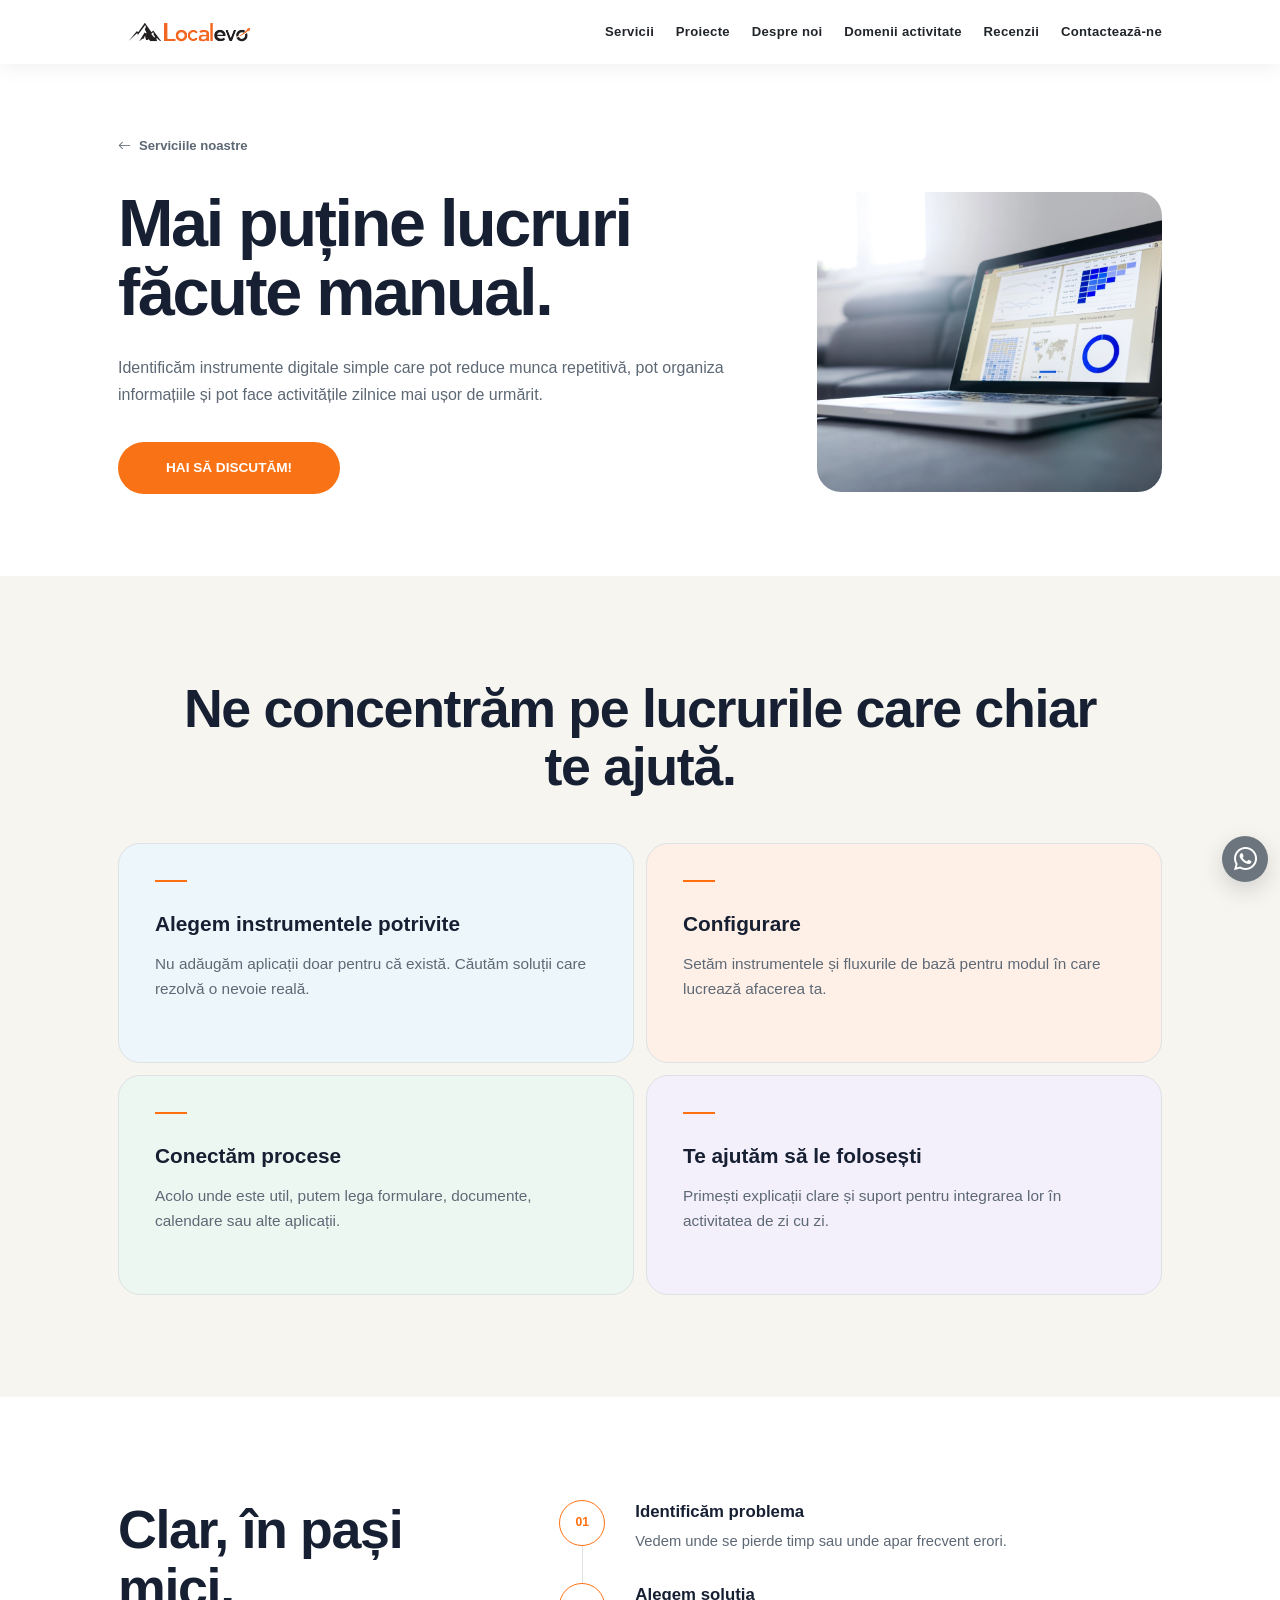
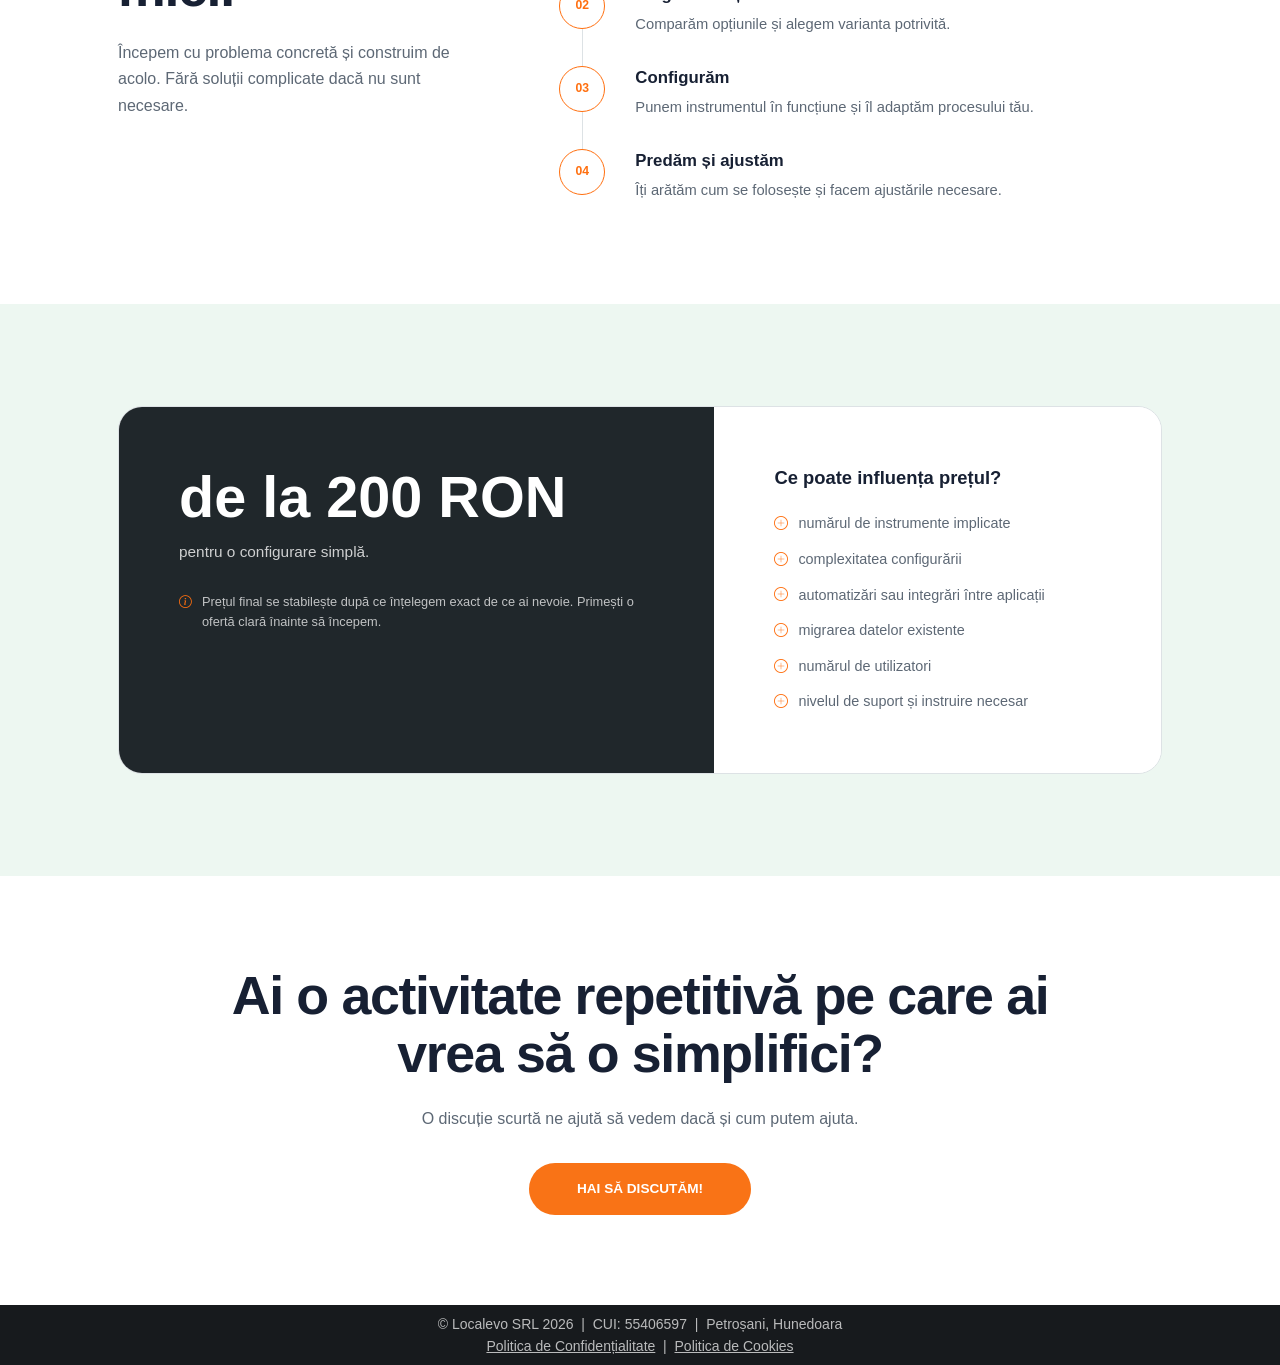
==== commit a5dcfa05: "modificari" ====
--- a/instrumente-digitale.html
+++ b/instrumente-digitale.html
@@ -173,18 +173,8 @@
 
                 </div>
 
-                <div class="service-hero-visual service-hero-visual--digital" aria-hidden="true">
-
-                    <div class="service-hero-visual__ring"></div>
-
-                    <div class="service-hero-visual__icon"><i class="bi bi-sliders"></i></div>
-
-                    <span class="service-hero-visual__badge badge-one">Mai puțin manual</span>
-
-                    <span class="service-hero-visual__badge badge-two">Mai multă ordine</span>
-
-                    <span class="service-hero-visual__badge badge-three">Timp câștigat</span>
-
+                <div class="service-hero-visual service-hero-visual--digital service-hero-visual--photo">
+                    <img class="service-hero-visual__photo" src="assets/img/hero-instrumente-digitale.webp" alt="Imagine reprezentativă pentru serviciul instrumente digitale" width="1200" height="900" decoding="async" fetchpriority="high" />
                 </div>
 
             </div>
--- a/css/service-pages.css
+++ b/css/service-pages.css
@@ -198,3 +198,31 @@
   .service-page .service-price-card__main,
   .service-page .service-price-card__factors { padding-left:20px; padding-right:20px; }
 }
+
+/* Hero service photography — scoped to the four service pages only. */
+.service-page .service-hero-visual--photo {
+  overflow: hidden;
+  min-height: 300px;
+  aspect-ratio: 4 / 3;
+  border-radius: 24px;
+}
+.service-page .service-hero-visual--photo::before,
+.service-page .service-hero-visual--photo::after { display: none; }
+.service-page .service-hero-visual--photo .service-hero-visual__photo {
+  display: block;
+  width: 100%;
+  height: 100%;
+  position: absolute;
+  inset: 0;
+  object-fit: cover;
+  object-position: center;
+}
+@media (max-width: 991.98px) {
+  .service-page .service-hero-visual--photo { min-height: 230px; }
+}
+@media (max-width: 767.98px) {
+  .service-page .service-hero-visual--photo { min-height: 190px; border-radius: 18px; }
+}
+@media (max-width: 390px) {
+  .service-page .service-hero-visual--photo { min-height: 170px; }
+}
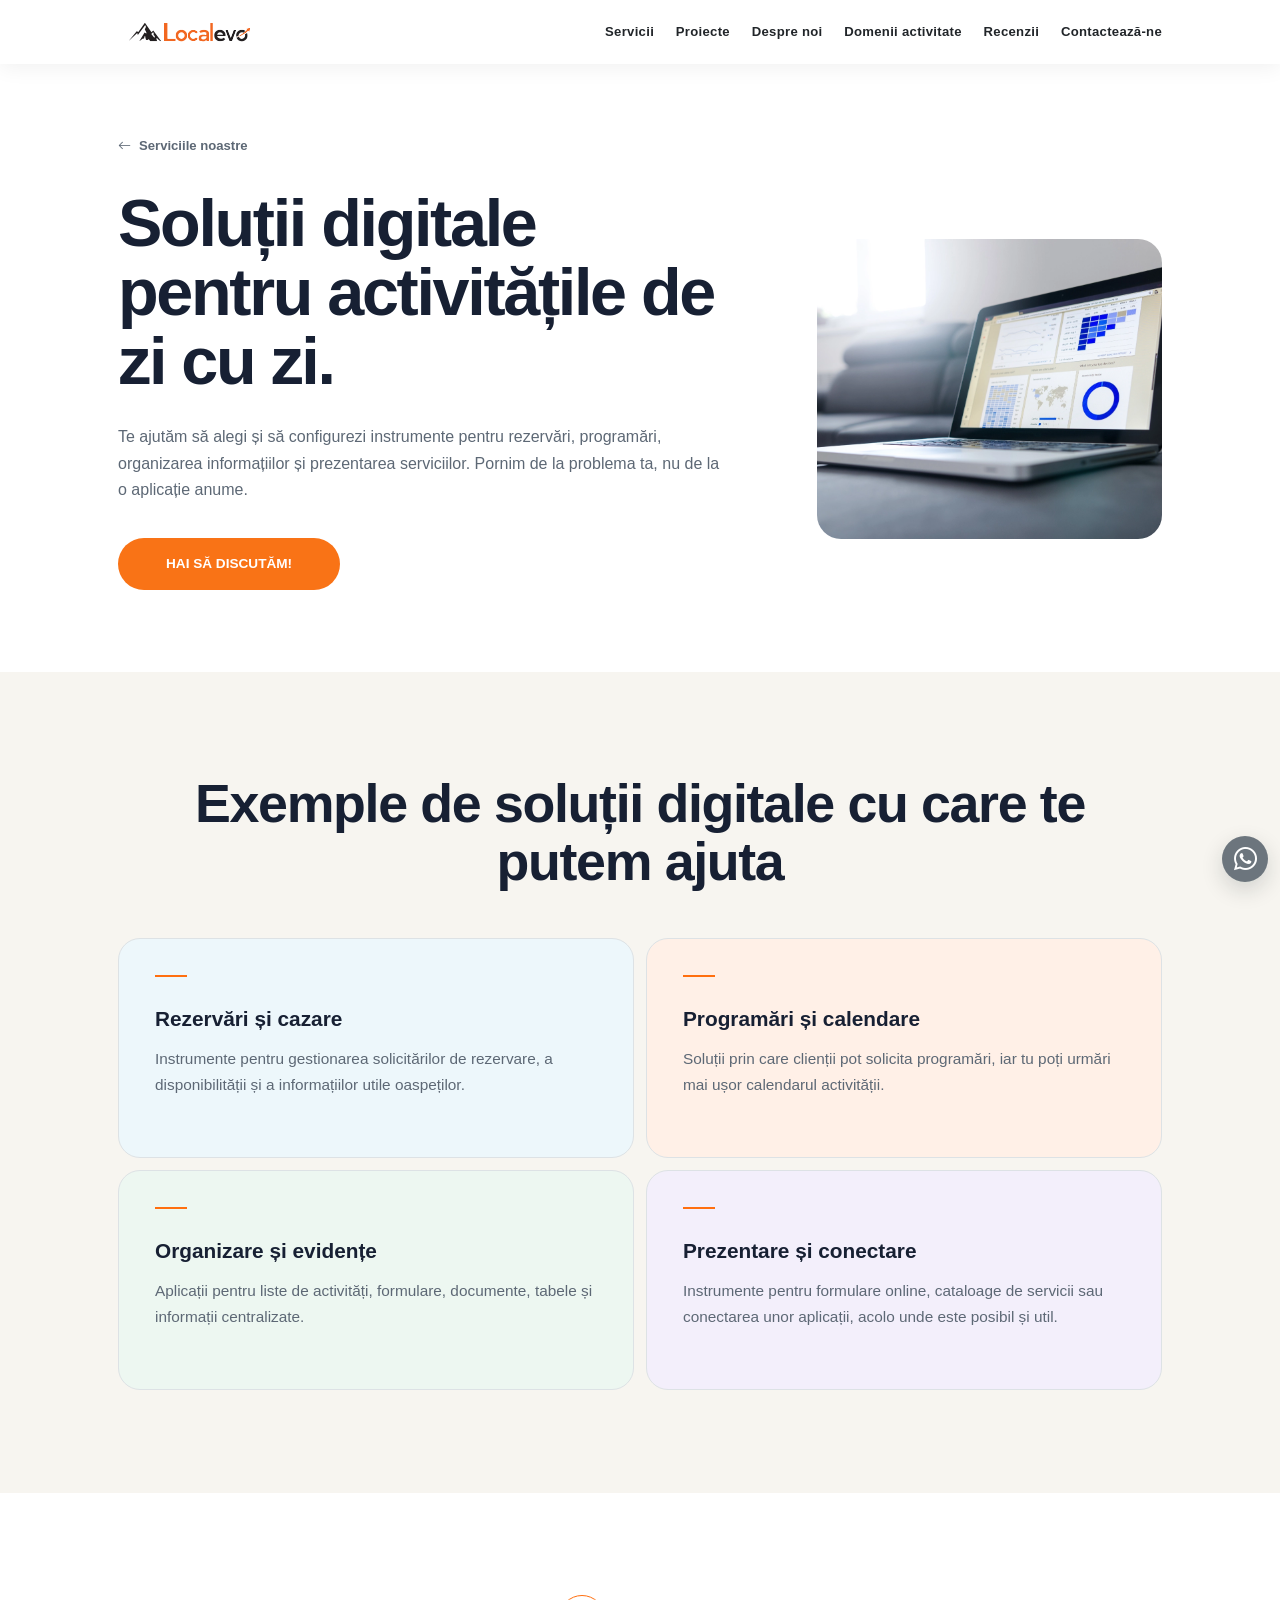
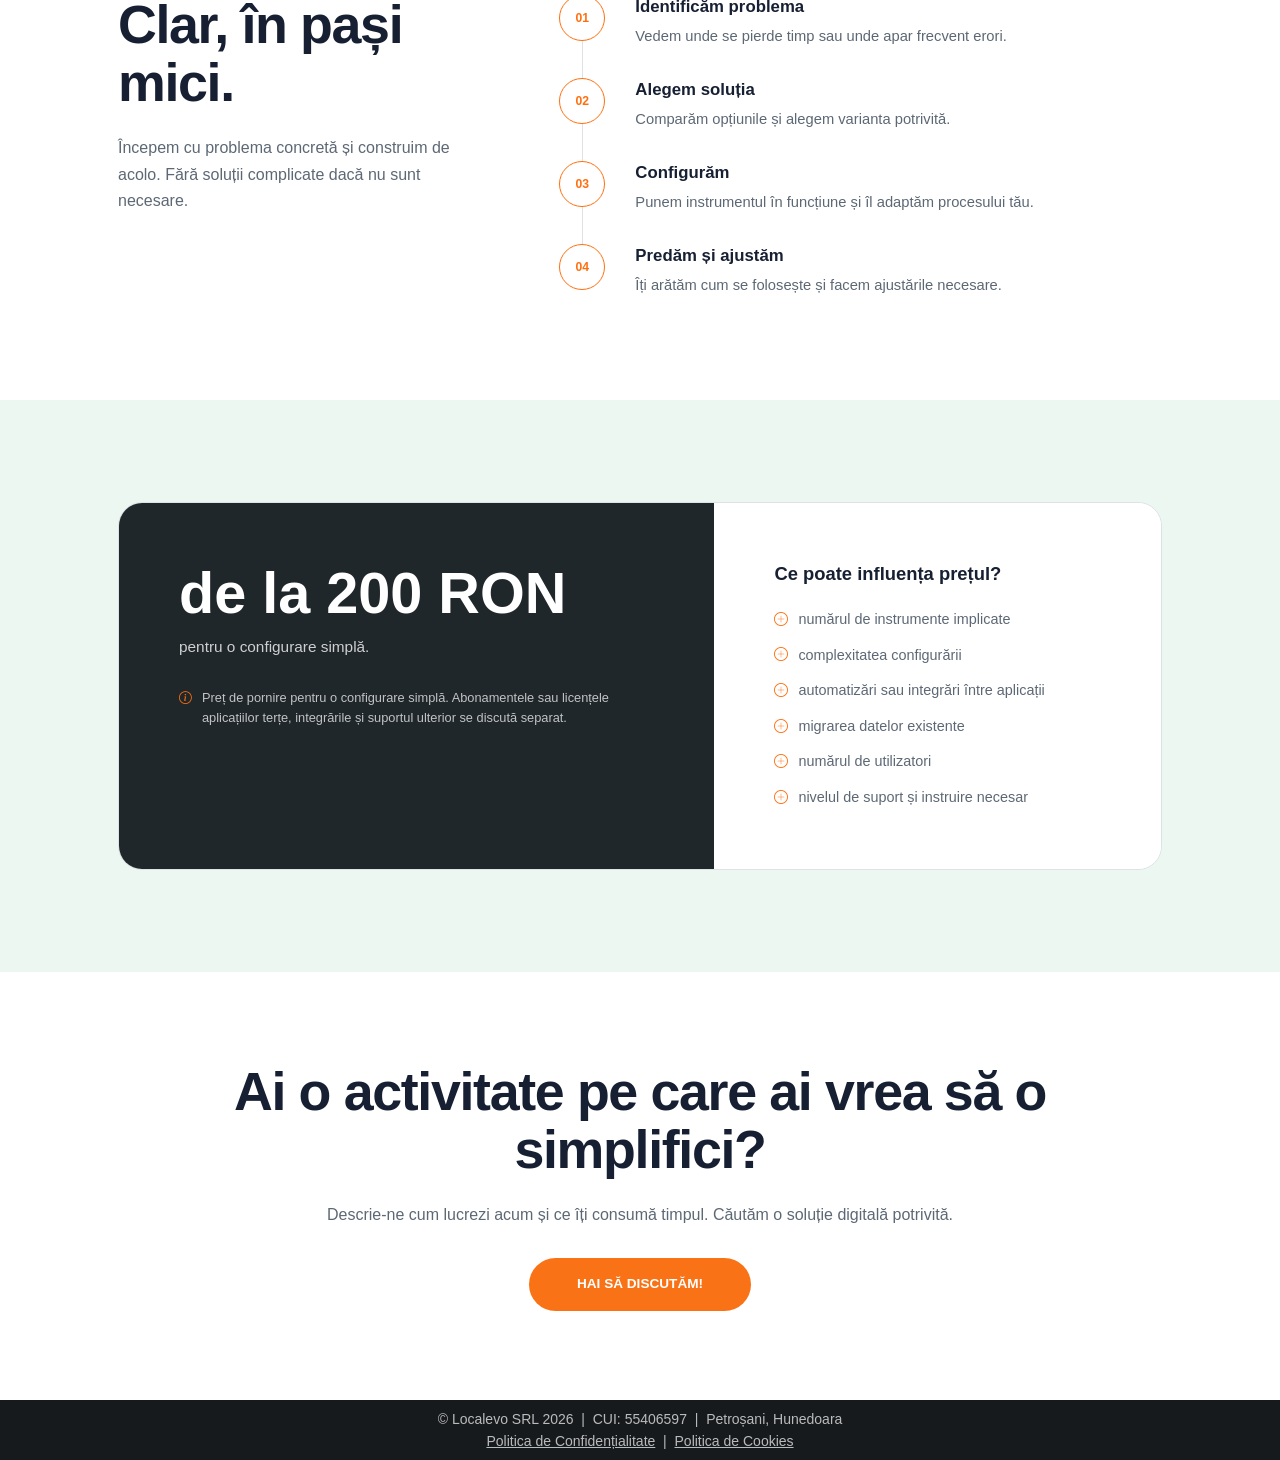
==== commit 2bb2361f: "modificari" ====
--- a/instrumente-digitale.html
+++ b/instrumente-digitale.html
@@ -1,440 +1,218 @@
 <!DOCTYPE html>
 
 <html lang="ro">
-
 <head>
-
-    <meta charset="utf-8" />
-
-    <meta name="viewport" content="width=device-width, initial-scale=1, shrink-to-fit=no" />
-
-    <link rel="icon" type="image/svg+xml" href="assets/favicon.webp" />
-
-    <link href="https://cdn.jsdelivr.net/npm/bootstrap-icons@1.5.0/font/bootstrap-icons.css" rel="stylesheet" />
-
-    <link
-
-        href="https://fonts.googleapis.com/css2?family=Merriweather:wght@400;500;600&family=Merriweather+Sans:wght@500;600;700&display=swap"
-
-        rel="stylesheet" />
-
-    <link href="css/styles.css?v=20260822-layout-final" rel="stylesheet" />
-
-    <link href="css/service-pages.css?v=20261006-layout-fix" rel="stylesheet" />
-
-    <meta name="description"
-
-        content="Identificăm și configurăm instrumente digitale care reduc munca repetitivă, organizează informațiile și simplifică activitatea zilnică." />
-
-    <title>Instrumente Digitale pentru Afaceri Mici | Localevo</title>
-
-    <!-- SEO LOCALEVO START -->
-
-    <link rel="canonical" href="https://localevo.ro/instrumente-digitale.html" />
-
-    <meta property="og:locale" content="ro_RO" />
-
-    <meta property="og:type" content="website" />
-
-    <meta property="og:site_name" content="Localevo" />
-
-    <meta property="og:title" content="Instrumente digitale simple pentru afacerea ta | Localevo" />
-
-    <meta property="og:description"
-
-        content="Alegem și configurăm soluții digitale practice pentru a simplifica activitățile repetitive." />
-
-    <meta property="og:url" content="https://localevo.ro/instrumente-digitale.html" />
-
-    <meta property="og:image" content="https://localevo.ro/assets/img/og-localevo.webp" />
-
-    <meta name="twitter:card" content="summary_large_image" />
-
-    <meta name="twitter:title" content="Instrumente digitale simple pentru afacerea ta | Localevo" />
-
-    <meta name="twitter:description"
-
-        content="Alegem și configurăm soluții digitale practice pentru a simplifica activitățile repetitive." />
-
-    <meta name="twitter:image" content="https://localevo.ro/assets/img/og-localevo.webp" />
-
-    <script type="application/ld+json">
-
-{
-
+<meta charset="utf-8"/>
+<meta content="width=device-width, initial-scale=1, shrink-to-fit=no" name="viewport"/>
+<link href="assets/favicon.webp" rel="icon" type="image/svg+xml"/>
+<link href="https://cdn.jsdelivr.net/npm/bootstrap-icons@1.5.0/font/bootstrap-icons.css" rel="stylesheet"/>
+<link href="https://fonts.googleapis.com/css2?family=Merriweather:wght@400;500;600&amp;family=Merriweather+Sans:wght@500;600;700&amp;display=swap" rel="stylesheet"/>
+<link href="css/styles.css?v=20260822-layout-final" rel="stylesheet"/>
+<link href="css/service-pages.css?v=20261006-layout-fix" rel="stylesheet"/>
+<meta content="Alegem și configurăm soluții digitale pentru rezervări, programări, organizare și prezentarea serviciilor afacerilor mici." name="description"/>
+<title>Soluții Digitale pentru Rezervări și Programări | Localevo</title>
+<!-- SEO LOCALEVO START -->
+<link href="https://localevo.ro/instrumente-digitale.html" rel="canonical"/>
+<meta content="ro_RO" property="og:locale"/>
+<meta content="website" property="og:type"/>
+<meta content="Localevo" property="og:site_name"/>
+<meta content="Instrumente digitale simple pentru afacerea ta | Localevo" property="og:title"/>
+<meta content="Te ajutăm să alegi și să configurezi instrumente pentru rezervări, programări, organizarea informațiilor și prezentarea serviciilor. Pornim de la problema ta, nu de la o aplicație anume." property="og:description"/>
+<meta content="https://localevo.ro/instrumente-digitale.html" property="og:url"/>
+<meta content="https://localevo.ro/assets/img/og-localevo.webp" property="og:image"/>
+<meta content="summary_large_image" name="twitter:card"/>
+<meta content="Instrumente digitale simple pentru afacerea ta | Localevo" name="twitter:title"/>
+<meta content="Te ajutăm să alegi și să configurezi instrumente pentru rezervări, programări, organizarea informațiilor și prezentarea serviciilor. Pornim de la problema ta, nu de la o aplicație anume." name="twitter:description"/>
+<meta content="https://localevo.ro/assets/img/og-localevo.webp" name="twitter:image"/>
+<script type="application/ld+json">{
   "@context": "https://schema.org",
-
   "@type": "Service",
-
-  "name": "Implementare instrumente digitale",
-
-  "description": "Identificăm și configurăm instrumente digitale care reduc munca repetitivă, organizează informațiile și simplifică activitatea zilnică.",
-
+  "name": "Configurare soluții digitale",
+  "description": "Te ajutăm să alegi și să configurezi instrumente pentru rezervări, programări, organizarea informațiilor și prezentarea serviciilor. Pornim de la problema ta, nu de la o aplicație anume.",
   "url": "https://localevo.ro/instrumente-digitale.html",
-
   "provider": {
-
     "@type": "LocalBusiness",
-
     "name": "Localevo",
-
     "url": "https://localevo.ro/",
-
     "address": {
-
       "@type": "PostalAddress",
-
       "addressLocality": "Petroșani",
-
       "addressRegion": "Hunedoara",
-
       "addressCountry": "RO"
-
     }
-
   },
-
   "areaServed": {
-
     "@type": "Country",
-
     "name": "Romania"
-
   }
-
-}
-
-    </script>
-
-    <!-- SEO LOCALEVO END -->
-
+}</script>
+<!-- SEO LOCALEVO END -->
 </head>
-
-<body id="page-top" class="service-page">
-
-    <nav class="navbar navbar-expand-lg navbar-light fixed-top" id="mainNav">
-
-        <div class="container px-4 px-lg-5">
-
-            <a class="navbar-brand" href="index.html">
-
-                <img src="assets/img/logo.svg" alt="Logo Localevo" class="navbar-logo" />
+<body class="service-page" id="page-top">
+<nav class="navbar navbar-expand-lg navbar-light fixed-top" id="mainNav">
+<div class="container px-4 px-lg-5">
+<a class="navbar-brand" href="index.html">
+<img alt="Logo Localevo" class="navbar-logo" src="assets/img/logo.svg"/>
+</a>
+<button aria-controls="navbarResponsive" aria-expanded="false" aria-label="Toggle navigation" class="navbar-toggler navbar-toggler-right" data-bs-target="#navbarResponsive" data-bs-toggle="collapse" type="button"><span class="navbar-toggler-icon"></span></button>
+<div class="collapse navbar-collapse" id="navbarResponsive">
+<ul class="navbar-nav ms-auto my-2 my-lg-0">
+<li class="nav-item"><a class="nav-link" href="index.html#serviciilenoastre">Servicii</a></li>
+<li class="nav-item"><a class="nav-link" href="index.html#portfoliulnostru">Proiecte</a></li>
+<li class="nav-item"><a class="nav-link" href="index.html#desprenoi">Despre noi</a></li>
+<li class="nav-item"><a class="nav-link" href="index.html#domeniiactivitate">Domenii activitate</a></li>
+<li class="nav-item"><a class="nav-link" href="index.html#recenzii">Recenzii</a></li>
+<li class="nav-item"><a class="nav-link" href="index.html#contact">Contactează-ne</a></li>
+</ul>
+</div>
+</div>
+</nav>
+<header class="service-hero">
+<div aria-hidden="true" class="service-hero__shape service-hero__shape--one"></div>
+<div aria-hidden="true" class="service-hero__shape service-hero__shape--two"></div>
+<div class="container px-4 px-lg-5 service-hero__inner">
+<a class="service-back-link" href="index.html#serviciilenoastre">
+<i class="bi bi-arrow-left"></i> Serviciile noastre
 
             </a>
-
-            <button class="navbar-toggler navbar-toggler-right" type="button" data-bs-toggle="collapse"
-
-                data-bs-target="#navbarResponsive" aria-controls="navbarResponsive" aria-expanded="false"
-
-                aria-label="Toggle navigation"><span class="navbar-toggler-icon"></span></button>
-
-            <div class="collapse navbar-collapse" id="navbarResponsive">
-
-                <ul class="navbar-nav ms-auto my-2 my-lg-0">
-                    <li class="nav-item"><a class="nav-link" href="index.html#serviciilenoastre">Servicii</a></li>
-                    <li class="nav-item"><a class="nav-link" href="index.html#portfoliulnostru">Proiecte</a></li>
-                    <li class="nav-item"><a class="nav-link" href="index.html#desprenoi">Despre noi</a></li>
-                    <li class="nav-item"><a class="nav-link" href="index.html#domeniiactivitate">Domenii activitate</a></li>
-                    <li class="nav-item"><a class="nav-link" href="index.html#recenzii">Recenzii</a></li>
-                    <li class="nav-item"><a class="nav-link" href="index.html#contact">Contactează-ne</a></li>
-                </ul>
-
-            </div>
-
-        </div>
-
-    </nav>
-
-    <header class="service-hero">
-
-        <div class="service-hero__shape service-hero__shape--one" aria-hidden="true"></div>
-
-        <div class="service-hero__shape service-hero__shape--two" aria-hidden="true"></div>
-
-        <div class="container px-4 px-lg-5 service-hero__inner">
-
-            <a class="service-back-link" href="index.html#serviciilenoastre">
-
-                <i class="bi bi-arrow-left"></i> Serviciile noastre
-
-            </a>
-
-            <div class="service-hero__grid">
-
-                <div class="service-hero__copy">
-
-                    <h1>Mai puține lucruri făcute manual.</h1>
-
-                    <p>Identificăm instrumente digitale simple care pot reduce munca repetitivă, pot organiza
-
-                        informațiile și pot face activitățile zilnice mai ușor de urmărit.</p>
-
-                    <a class="btn btn-primary btn-xl px-5 py-3" href="index.html#contact">Hai să discutăm!</a>
-
-                </div>
-
-                <div class="service-hero-visual service-hero-visual--digital service-hero-visual--photo">
-                    <img class="service-hero-visual__photo" src="assets/img/hero-instrumente-digitale.webp" alt="Imagine reprezentativă pentru serviciul instrumente digitale" width="1200" height="900" decoding="async" fetchpriority="high" />
-                </div>
-
-            </div>
-
-        </div>
-
-    </header>
-
-    <main aria-label="Implementare instrumente digitale">
-
-        <section class="service-section service-section--light" aria-labelledby="ce-facem">
-
-            <div class="container px-4 px-lg-5">
-
-                <div class="service-section-heading">
-
-                    <h2 id="ce-facem">Ne concentrăm pe lucrurile care chiar te ajută.</h2>
-
-                </div>
-
-                <div class="service-detail-grid">
-
-                    <div class="service-detail-card">
-
-                        <span class="service-detail-card__dot" aria-hidden="true"></span>
-
-                        <h3>Alegem instrumentele potrivite</h3>
-
-                        <p>Nu adăugăm aplicații doar pentru că există. Căutăm soluții care rezolvă o nevoie reală.</p>
-
-                    </div>
-
-                    <div class="service-detail-card">
-
-                        <span class="service-detail-card__dot" aria-hidden="true"></span>
-
-                        <h3>Configurare</h3>
-
-                        <p>Setăm instrumentele și fluxurile de bază pentru modul în care lucrează afacerea ta.</p>
-
-                    </div>
-
-                    <div class="service-detail-card">
-
-                        <span class="service-detail-card__dot" aria-hidden="true"></span>
-
-                        <h3>Conectăm procese</h3>
-
-                        <p>Acolo unde este util, putem lega formulare, documente, calendare sau alte aplicații.</p>
-
-                    </div>
-
-                    <div class="service-detail-card">
-
-                        <span class="service-detail-card__dot" aria-hidden="true"></span>
-
-                        <h3>Te ajutăm să le folosești</h3>
-
-                        <p>Primești explicații clare și suport pentru integrarea lor în activitatea de zi cu zi.</p>
-
-                    </div>
-
-                </div>
-
-            </div>
-
-        </section>
-
-        <section class="service-section service-section--white" aria-labelledby="cum-lucram">
-
-            <div class="container px-4 px-lg-5">
-
-                <div class="service-split">
-
-                    <div class="service-section-heading service-section-heading--left">
-
-                        <h2 id="cum-lucram">Clar, în pași mici.</h2>
-
-                        <p>Începem cu problema concretă și construim de acolo. Fără soluții complicate dacă nu sunt
+<div class="service-hero__grid">
+<div class="service-hero__copy">
+<h1>Soluții digitale pentru activitățile de zi cu zi.</h1>
+<p>Te ajutăm să alegi și să configurezi instrumente pentru rezervări, programări, organizarea informațiilor și prezentarea serviciilor. Pornim de la problema ta, nu de la o aplicație anume.</p>
+<a class="btn btn-primary btn-xl px-5 py-3" href="index.html#contact">Hai să discutăm!</a>
+</div>
+<div class="service-hero-visual service-hero-visual--digital service-hero-visual--photo">
+<img alt="Imagine reprezentativă pentru serviciul instrumente digitale" class="service-hero-visual__photo" decoding="async" fetchpriority="high" height="900" src="assets/img/hero-instrumente-digitale.webp" width="1200"/>
+</div>
+</div>
+</div>
+</header>
+<main aria-label="Implementare instrumente digitale">
+<section aria-labelledby="ce-facem" class="service-section service-section--light">
+<div class="container px-4 px-lg-5">
+<div class="service-section-heading">
+<h2 id="ce-facem">Exemple de soluții digitale cu care te putem ajuta</h2>
+</div>
+<div class="service-detail-grid">
+<div class="service-detail-card">
+<span aria-hidden="true" class="service-detail-card__dot"></span>
+<h3>Rezervări și cazare</h3>
+<p>Instrumente pentru gestionarea solicitărilor de rezervare, a disponibilității și a informațiilor utile oaspeților.</p>
+</div>
+<div class="service-detail-card">
+<span aria-hidden="true" class="service-detail-card__dot"></span>
+<h3>Programări și calendare</h3>
+<p>Soluții prin care clienții pot solicita programări, iar tu poți urmări mai ușor calendarul activității.</p>
+</div>
+<div class="service-detail-card">
+<span aria-hidden="true" class="service-detail-card__dot"></span>
+<h3>Organizare și evidențe</h3>
+<p>Aplicații pentru liste de activități, formulare, documente, tabele și informații centralizate.</p>
+</div>
+<div class="service-detail-card">
+<span aria-hidden="true" class="service-detail-card__dot"></span>
+<h3>Prezentare și conectare</h3>
+<p>Instrumente pentru formulare online, cataloage de servicii sau conectarea unor aplicații, acolo unde este posibil și util.</p>
+</div>
+</div>
+</div>
+</section>
+<section aria-labelledby="cum-lucram" class="service-section service-section--white">
+<div class="container px-4 px-lg-5">
+<div class="service-split">
+<div class="service-section-heading service-section-heading--left">
+<h2 id="cum-lucram">Clar, în pași mici.</h2>
+<p>Începem cu problema concretă și construim de acolo. Fără soluții complicate dacă nu sunt
 
                             necesare.</p>
-
-                    </div>
-
-                    <div class="service-process-list">
-
-                        <div class="service-process-step">
-
-                            <span class="service-process-step__number">01</span>
-
-                            <div>
-
-                                <h3>Identificăm problema</h3>
-
-                                <p>Vedem unde se pierde timp sau unde apar frecvent erori.</p>
-
-                            </div>
-
-                        </div>
-
-                        <div class="service-process-step">
-
-                            <span class="service-process-step__number">02</span>
-
-                            <div>
-
-                                <h3>Alegem soluția</h3>
-
-                                <p>Comparăm opțiunile și alegem varianta potrivită.</p>
-
-                            </div>
-
-                        </div>
-
-                        <div class="service-process-step">
-
-                            <span class="service-process-step__number">03</span>
-
-                            <div>
-
-                                <h3>Configurăm</h3>
-
-                                <p>Punem instrumentul în funcțiune și îl adaptăm procesului tău.</p>
-
-                            </div>
-
-                        </div>
-
-                        <div class="service-process-step">
-
-                            <span class="service-process-step__number">04</span>
-
-                            <div>
-
-                                <h3>Predăm și ajustăm</h3>
-
-                                <p>Îți arătăm cum se folosește și facem ajustările necesare.</p>
-
-                            </div>
-
-                        </div>
-
-                    </div>
-
-                </div>
-
-            </div>
-
-        </section>
-
-        <section class="service-section service-section--price" aria-labelledby="pret-serviciu">
-
-            <div class="container px-4 px-lg-5">
-
-                <div class="service-price-card">
-
-                    <div class="service-price-card__main">
-
-                        <h2 id="pret-serviciu">de la 200 RON</h2>
-
-                        <p>pentru o configurare simplă.</p>
-
-                        <div class="service-price-note">
-
-                            <i class="bi bi-info-circle"></i>
-
-                            <span>Prețul final se stabilește după ce înțelegem exact de ce ai nevoie. Primești o ofertă
-
-                                clară înainte să începem.</span>
-
-                        </div>
-
-                    </div>
-
-                    <div class="service-price-card__factors">
-
-                        <h3>Ce poate influența prețul?</h3>
-
-                        <ul>
-
-                            <li><i class="bi bi-plus-circle"></i><span>numărul de instrumente implicate</span></li>
-
-                            <li><i class="bi bi-plus-circle"></i><span>complexitatea configurării</span></li>
-
-                            <li><i class="bi bi-plus-circle"></i><span>automatizări sau integrări între aplicații</span>
-
-                            </li>
-
-                            <li><i class="bi bi-plus-circle"></i><span>migrarea datelor existente</span></li>
-
-                            <li><i class="bi bi-plus-circle"></i><span>numărul de utilizatori</span></li>
-
-                            <li><i class="bi bi-plus-circle"></i><span>nivelul de suport și instruire necesar</span>
-
-                            </li>
-
-                        </ul>
-
-                    </div>
-
-                </div>
-
-            </div>
-
-        </section>
-
-        <section class="service-section service-final-cta" aria-labelledby="cta-serviciu">
-
-            <div class="container px-4 px-lg-5 text-center">
-
-                <h2 id="cta-serviciu">Ai o activitate repetitivă pe care ai vrea să o simplifici?</h2>
-
-                <p>O discuție scurtă ne ajută să vedem dacă și cum putem ajuta.</p>
-
-                <a class="btn btn-primary btn-xl px-5 py-3" href="index.html#contact">Hai să discutăm!</a>
-
-            </div>
-
-        </section>
-
-    </main>
-
-    <footer class="bg-light py-2">
-
-        <div class="container px-4 px-lg-5">
-
-            <div class="small text-center text-muted">
-
-                <div>&copy; Localevo SRL 2026 &nbsp;|&nbsp; CUI: 55406597 &nbsp;|&nbsp; Petroșani, Hunedoara</div>
-
-                <div>
-
-                    <a href="politica-confidentialitate.html">Politica de Confidențialitate</a>
-
-                    &nbsp;|&nbsp;
+</div>
+<div class="service-process-list">
+<div class="service-process-step">
+<span class="service-process-step__number">01</span>
+<div>
+<h3>Identificăm problema</h3>
+<p>Vedem unde se pierde timp sau unde apar frecvent erori.</p>
+</div>
+</div>
+<div class="service-process-step">
+<span class="service-process-step__number">02</span>
+<div>
+<h3>Alegem soluția</h3>
+<p>Comparăm opțiunile și alegem varianta potrivită.</p>
+</div>
+</div>
+<div class="service-process-step">
+<span class="service-process-step__number">03</span>
+<div>
+<h3>Configurăm</h3>
+<p>Punem instrumentul în funcțiune și îl adaptăm procesului tău.</p>
+</div>
+</div>
+<div class="service-process-step">
+<span class="service-process-step__number">04</span>
+<div>
+<h3>Predăm și ajustăm</h3>
+<p>Îți arătăm cum se folosește și facem ajustările necesare.</p>
+</div>
+</div>
+</div>
+</div>
+</div>
+</section>
+<section aria-labelledby="pret-serviciu" class="service-section service-section--price">
+<div class="container px-4 px-lg-5">
+<div class="service-price-card">
+<div class="service-price-card__main">
+<h2 id="pret-serviciu">de la 200 RON</h2>
+<p>pentru o configurare simplă.</p>
+<div class="service-price-note">
+<i class="bi bi-info-circle"></i>
+<span>Preț de pornire pentru o configurare simplă. Abonamentele sau licențele aplicațiilor terțe, integrările și suportul ulterior se discută separat.</span>
+</div>
+</div>
+<div class="service-price-card__factors">
+<h3>Ce poate influența prețul?</h3>
+<ul>
+<li><i class="bi bi-plus-circle"></i><span>numărul de instrumente implicate</span></li>
+<li><i class="bi bi-plus-circle"></i><span>complexitatea configurării</span></li>
+<li><i class="bi bi-plus-circle"></i><span>automatizări sau integrări între aplicații</span>
+</li>
+<li><i class="bi bi-plus-circle"></i><span>migrarea datelor existente</span></li>
+<li><i class="bi bi-plus-circle"></i><span>numărul de utilizatori</span></li>
+<li><i class="bi bi-plus-circle"></i><span>nivelul de suport și instruire necesar</span>
+</li>
+</ul>
+</div>
+</div>
+</div>
+</section>
+<section aria-labelledby="cta-serviciu" class="service-section service-final-cta">
+<div class="container px-4 px-lg-5 text-center">
+<h2 id="cta-serviciu">Ai o activitate pe care ai vrea să o simplifici?</h2>
+<p>Descrie-ne cum lucrezi acum și ce îți consumă timpul. Căutăm o soluție digitală potrivită.</p>
+<a class="btn btn-primary btn-xl px-5 py-3" href="index.html#contact">Hai să discutăm!</a>
+</div>
+</section>
+</main>
+<footer class="bg-light py-2">
+<div class="container px-4 px-lg-5">
+<div class="small text-center text-muted">
+<div>© Localevo SRL 2026  |  CUI: 55406597  |  Petroșani, Hunedoara</div>
+<div>
+<a href="politica-confidentialitate.html">Politica de Confidențialitate</a>
+
+                     | 
 
                     <a href="politica-cookies.html">Politica de Cookies</a>
-
-                </div>
-
-            </div>
-
-        </div>
-
-    </footer>
-
-    <a href="https://wa.me/40764804090" class="whatsapp-float" target="_blank" rel="noopener noreferrer"
-
-        aria-label="WhatsApp">
-
-        <i class="bi bi-whatsapp"></i><span>Scrie-ne</span>
-
-    </a>
-
-    <script src="https://cdn.jsdelivr.net/npm/bootstrap@5.2.3/dist/js/bootstrap.bundle.min.js"></script>
-
-    <script src="js/scripts.js"></script>
-
-    <script src="js/service-animations.js"></script>
-
+</div>
+</div>
+</div>
+</footer>
+<a aria-label="WhatsApp" class="whatsapp-float" href="https://wa.me/40764804090" rel="noopener noreferrer" target="_blank">
+<i class="bi bi-whatsapp"></i><span>Scrie-ne</span>
+</a>
+<script src="https://cdn.jsdelivr.net/npm/bootstrap@5.2.3/dist/js/bootstrap.bundle.min.js"></script>
+<script src="js/scripts.js"></script>
+<script src="js/service-animations.js"></script>
 </body>
-
 </html>
